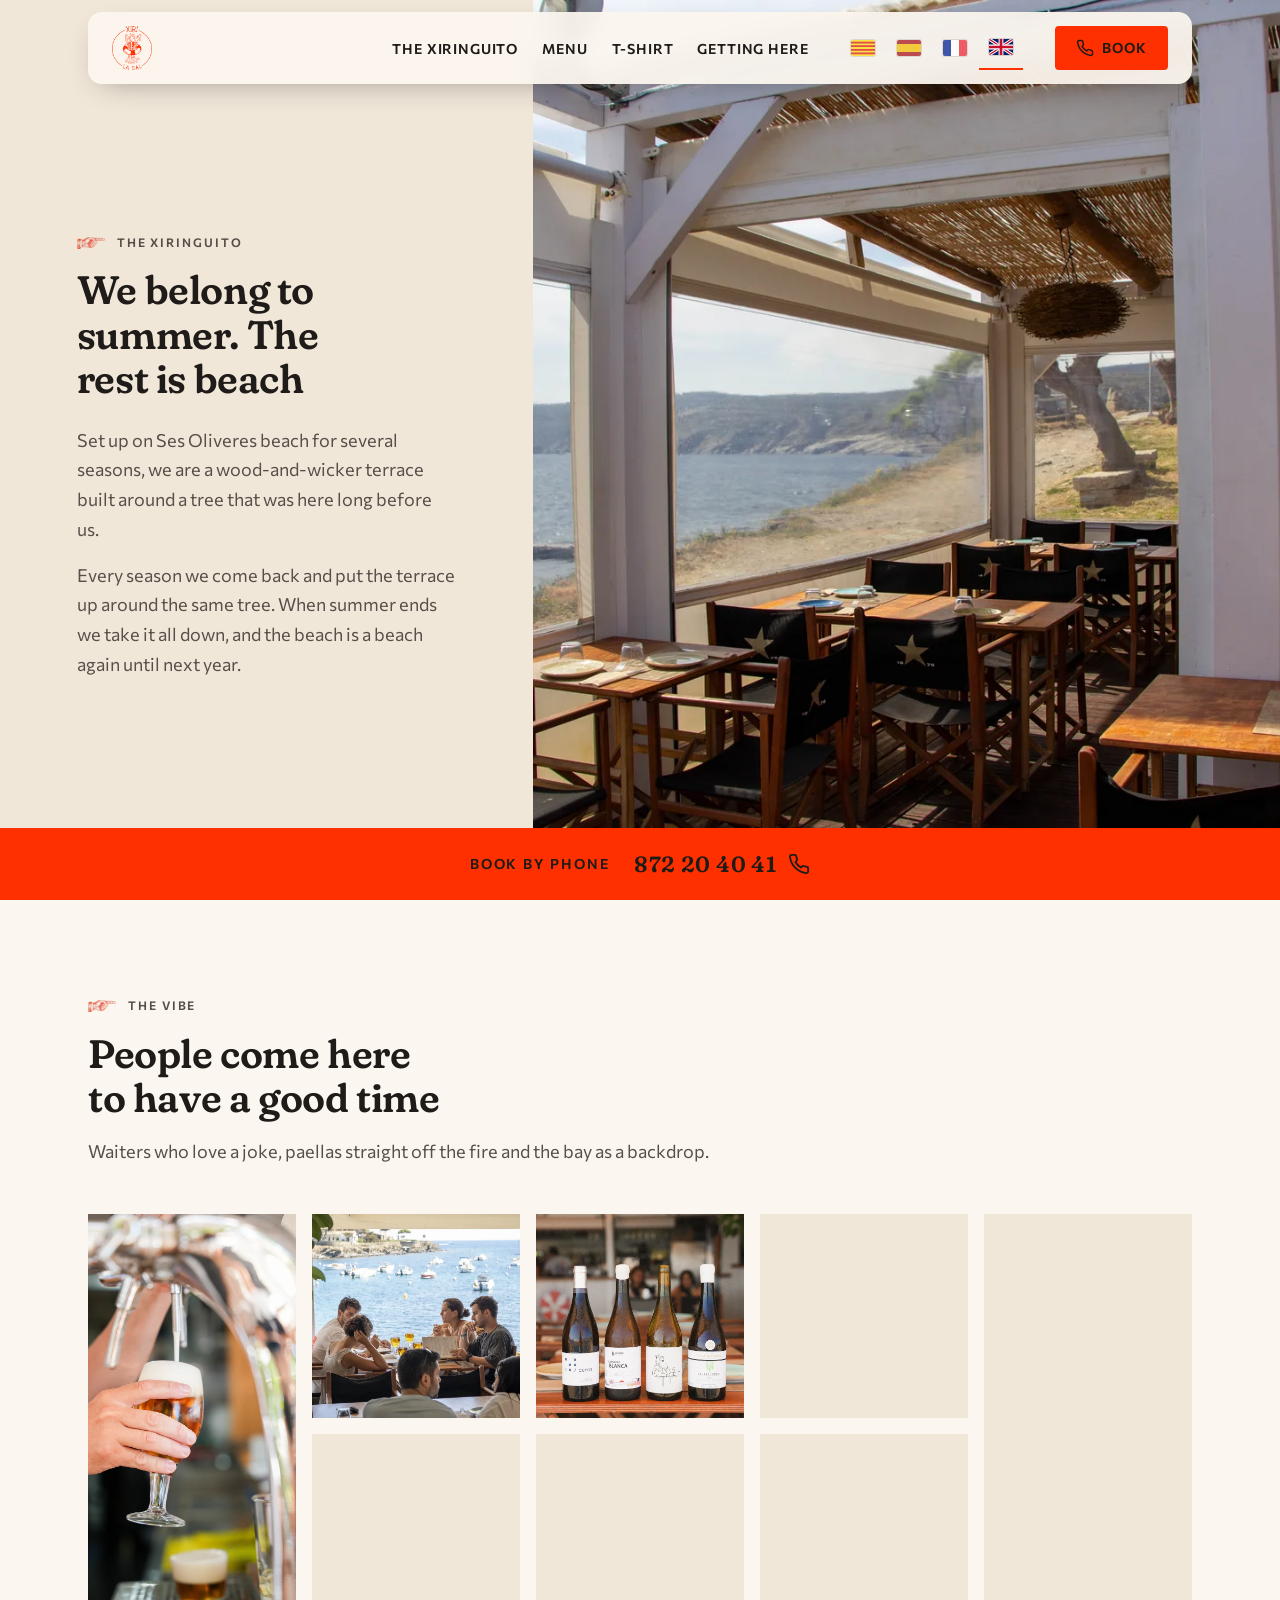
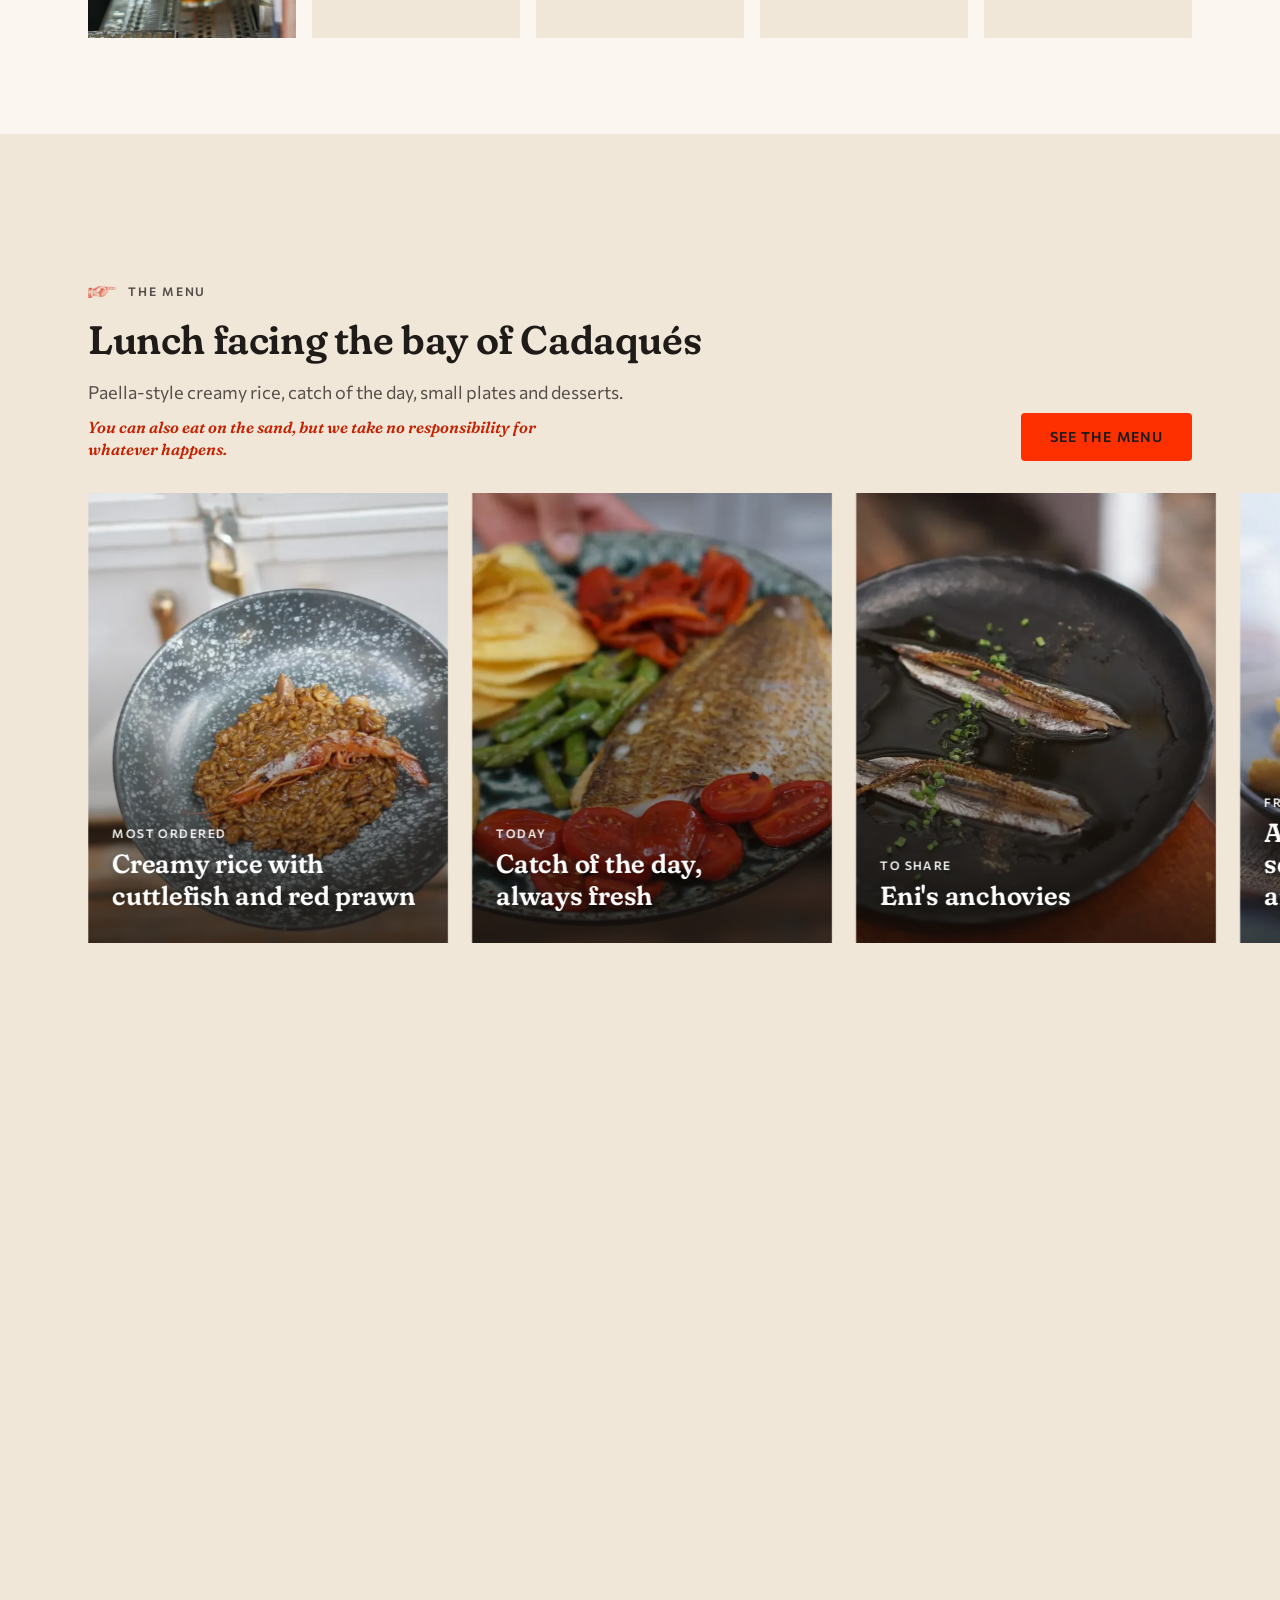
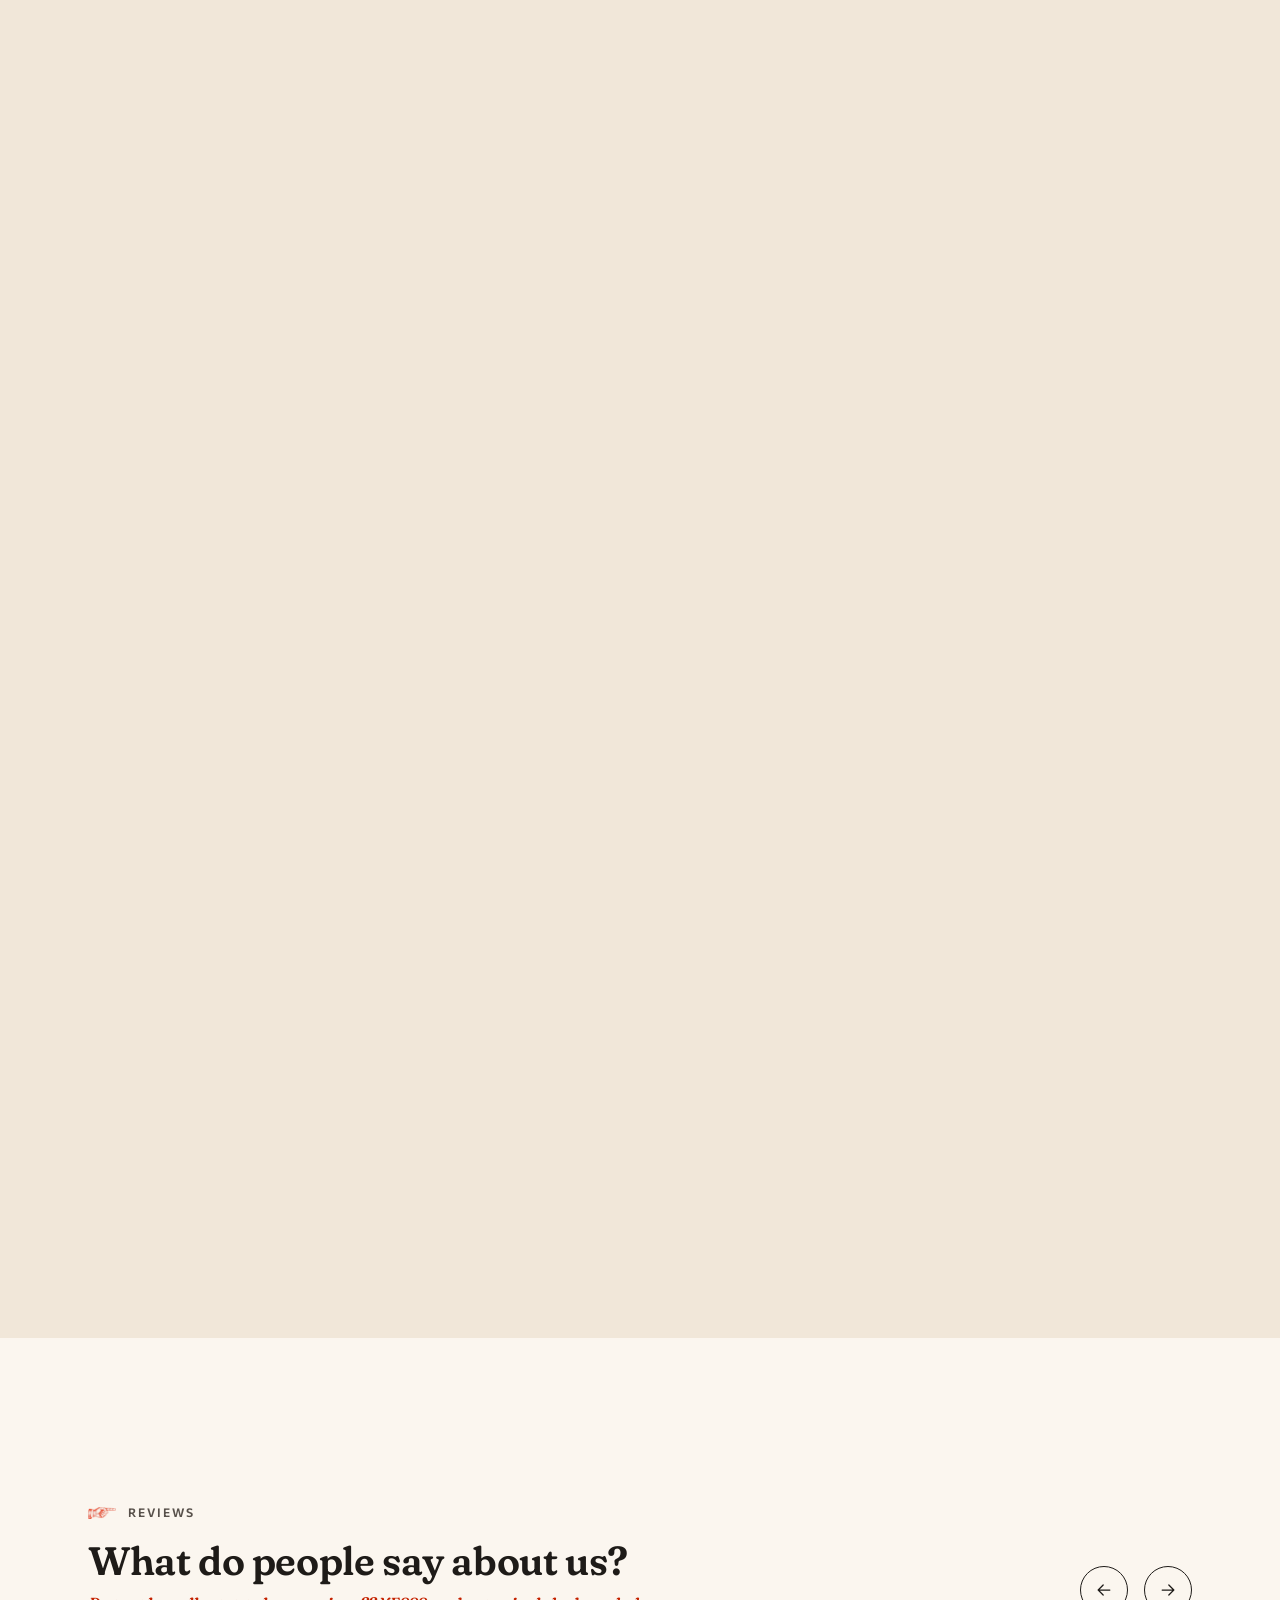
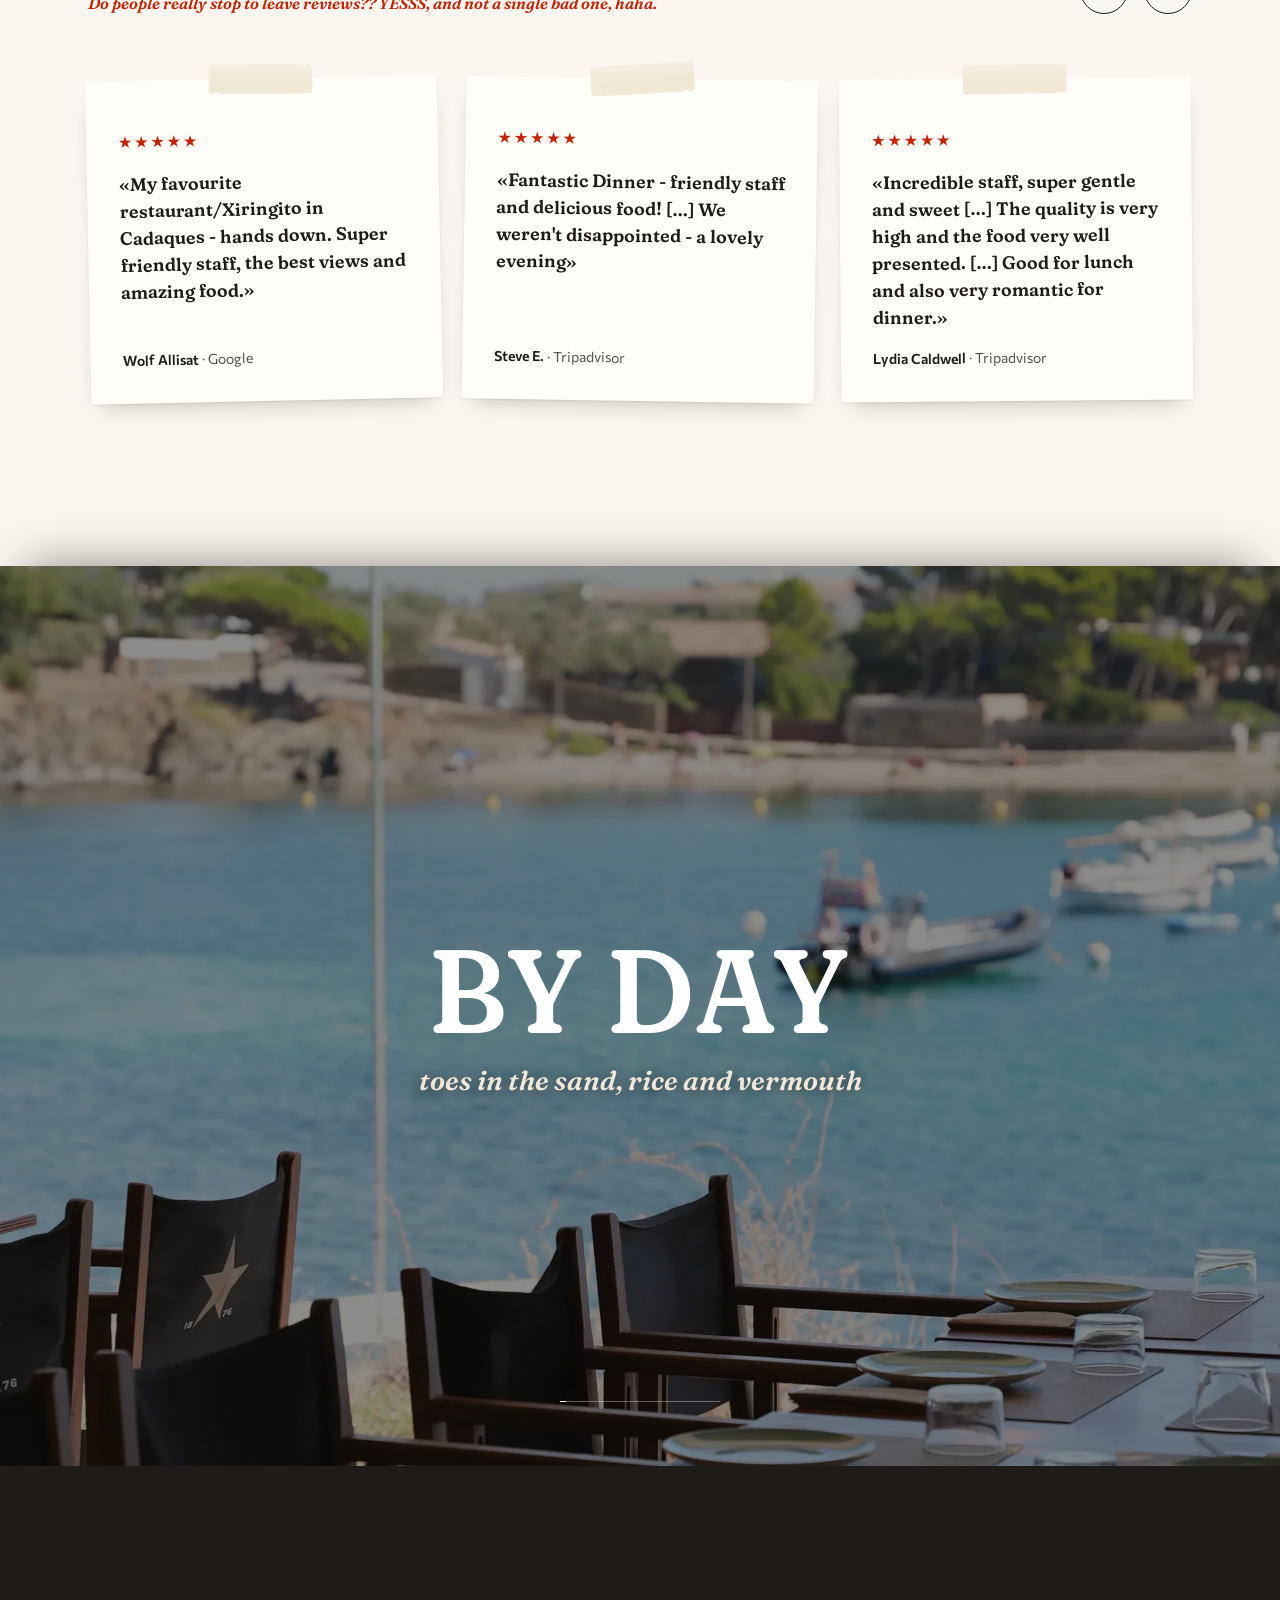
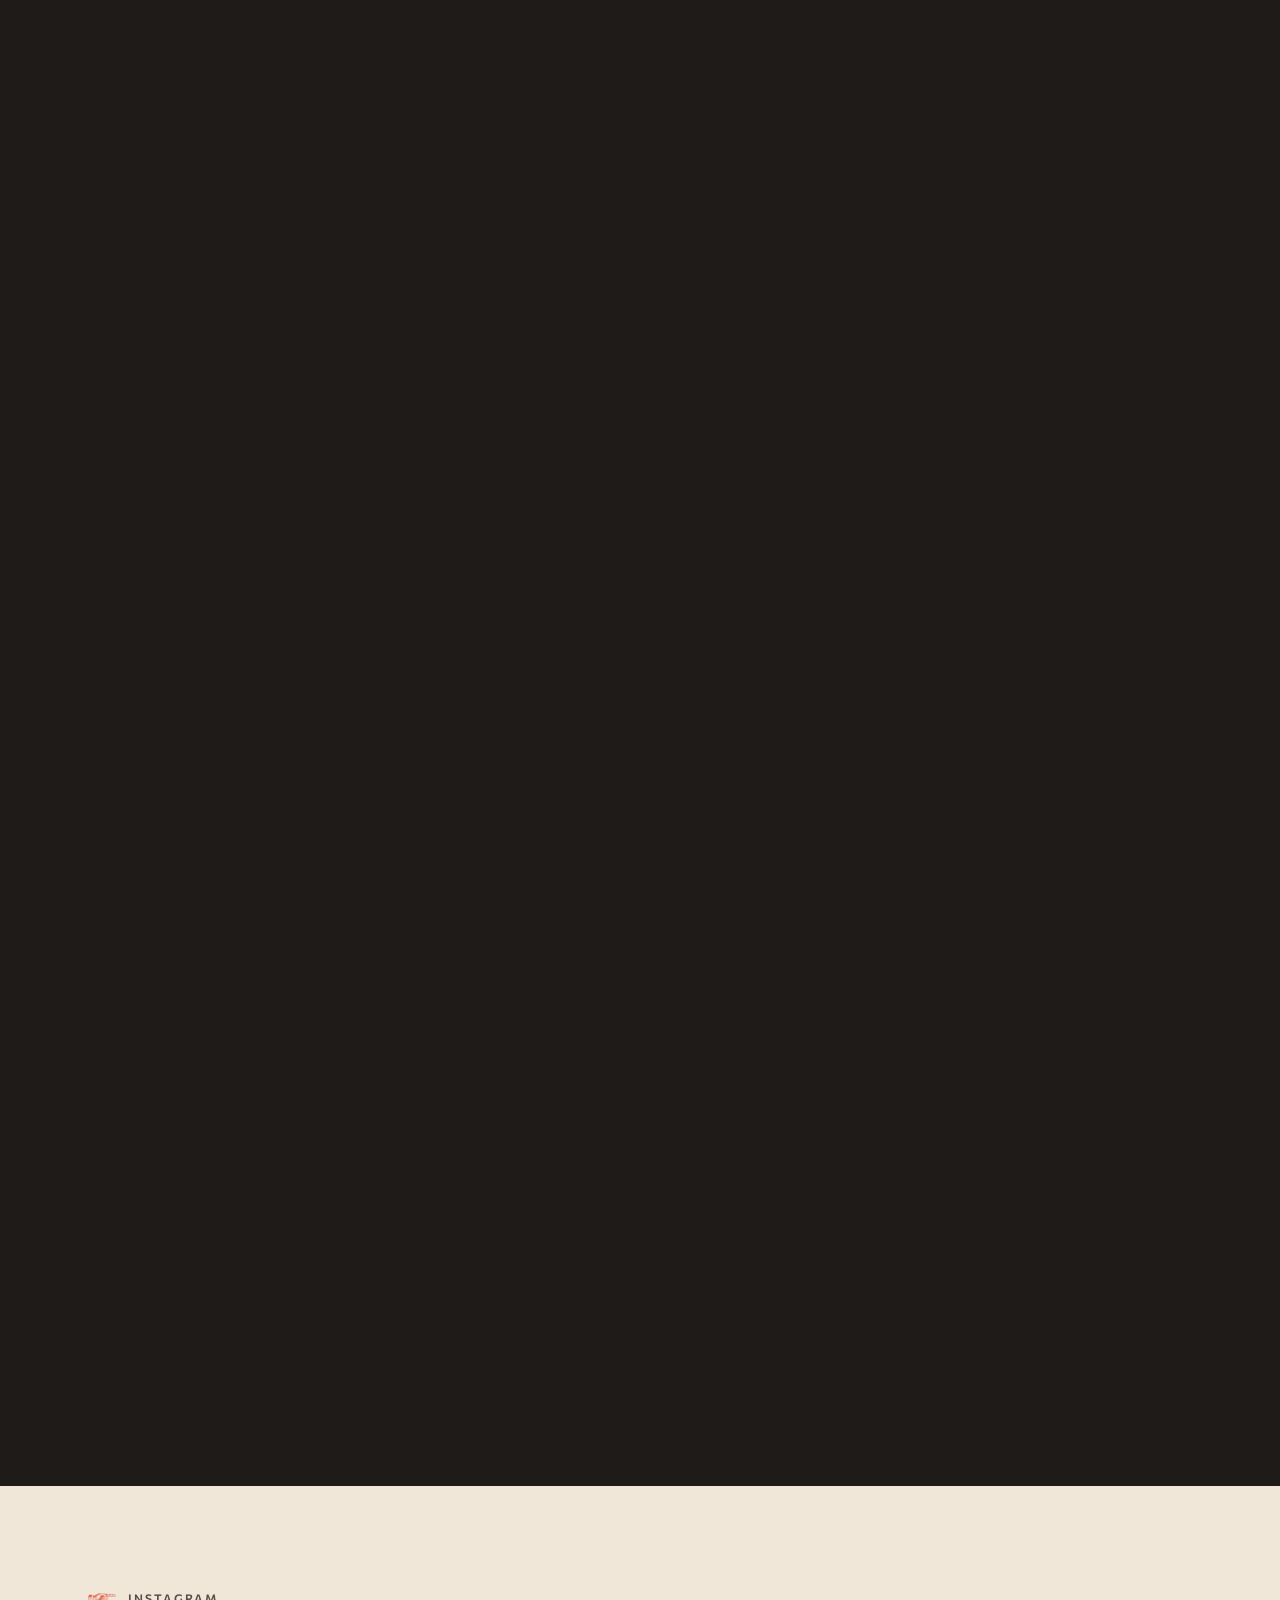
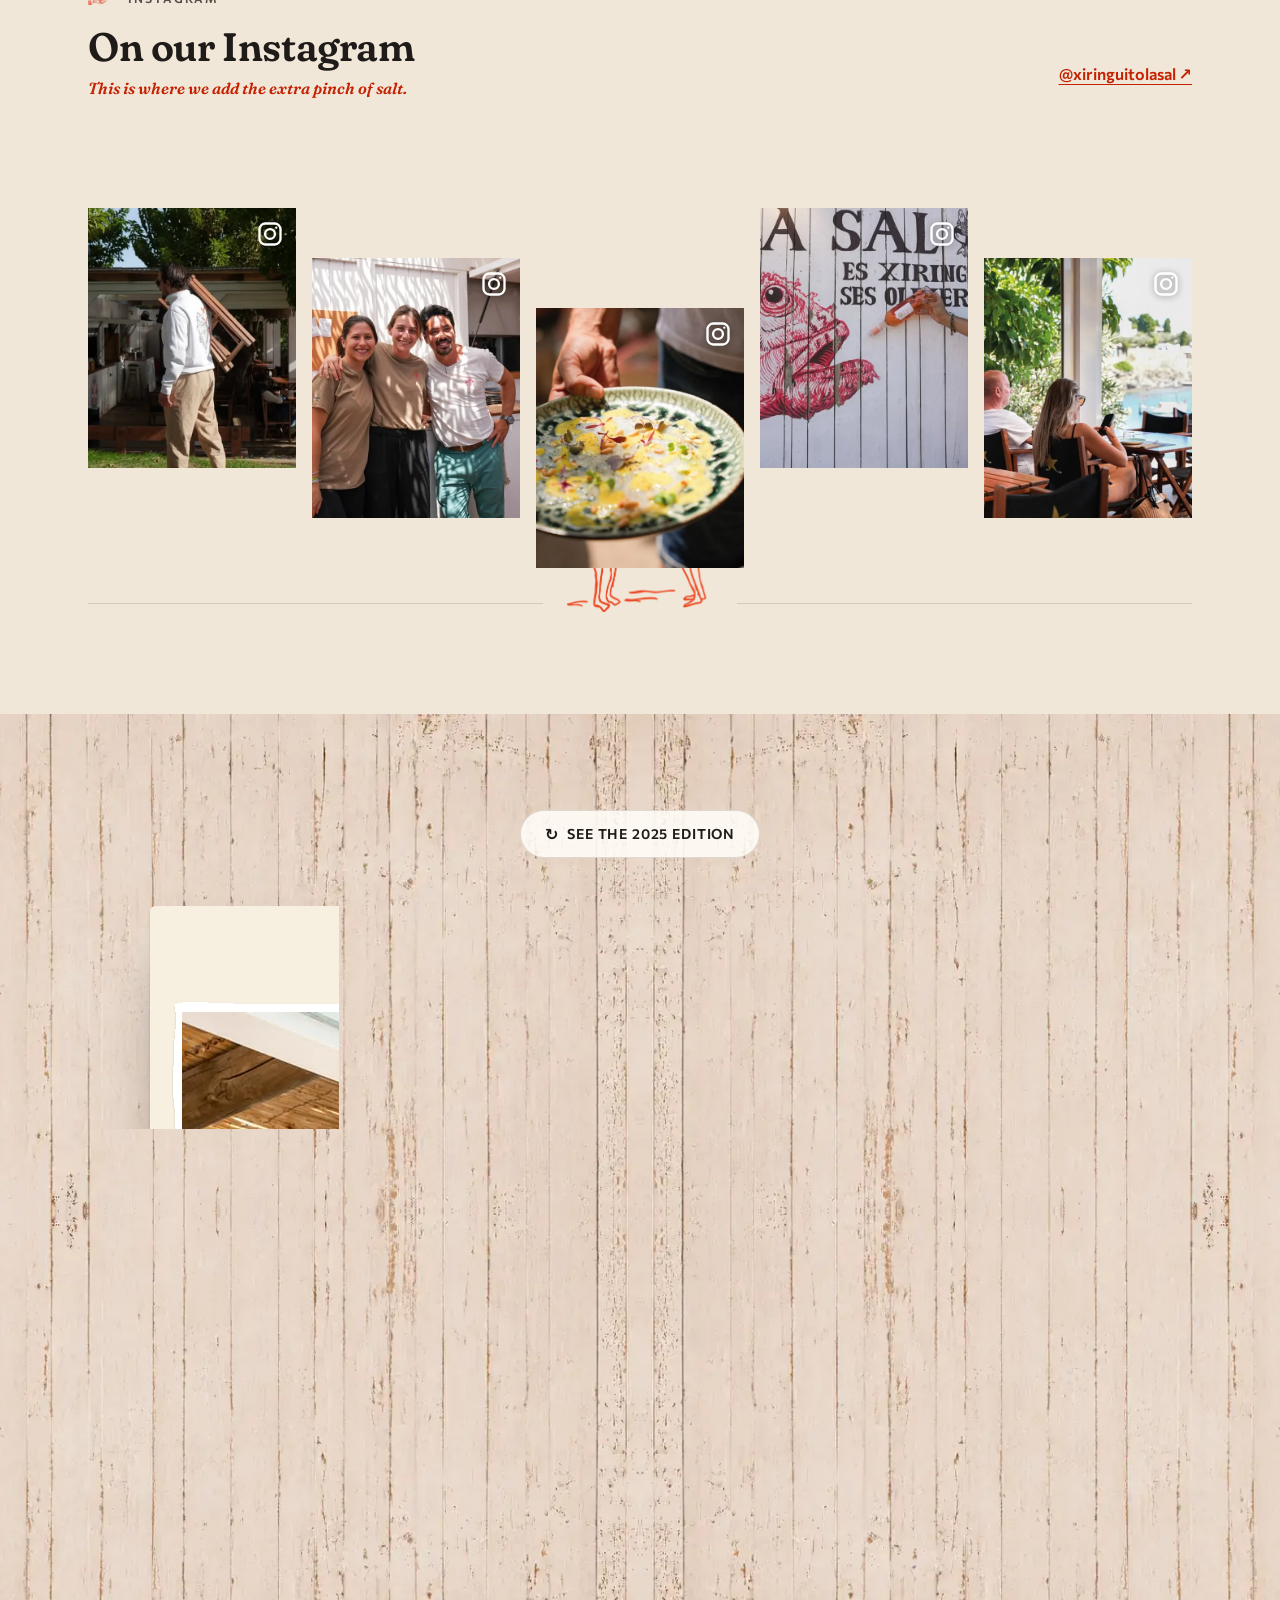
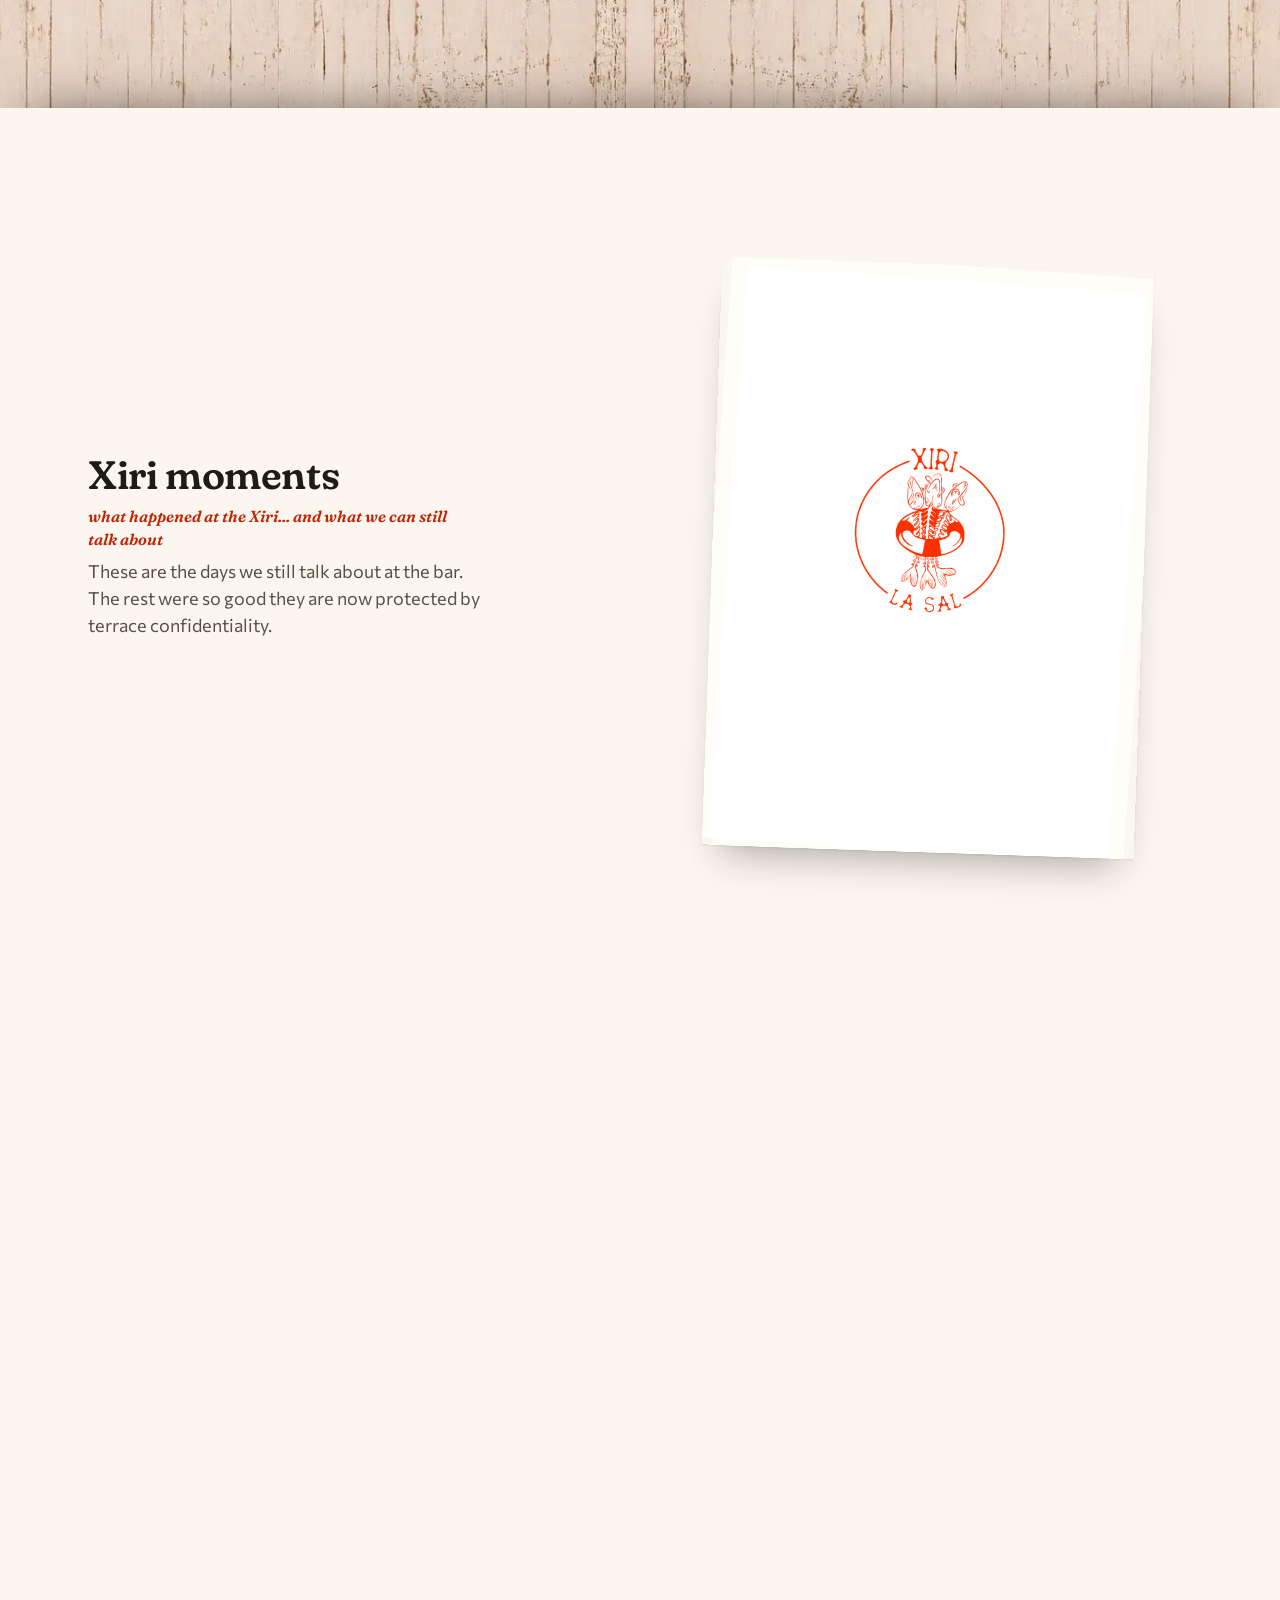
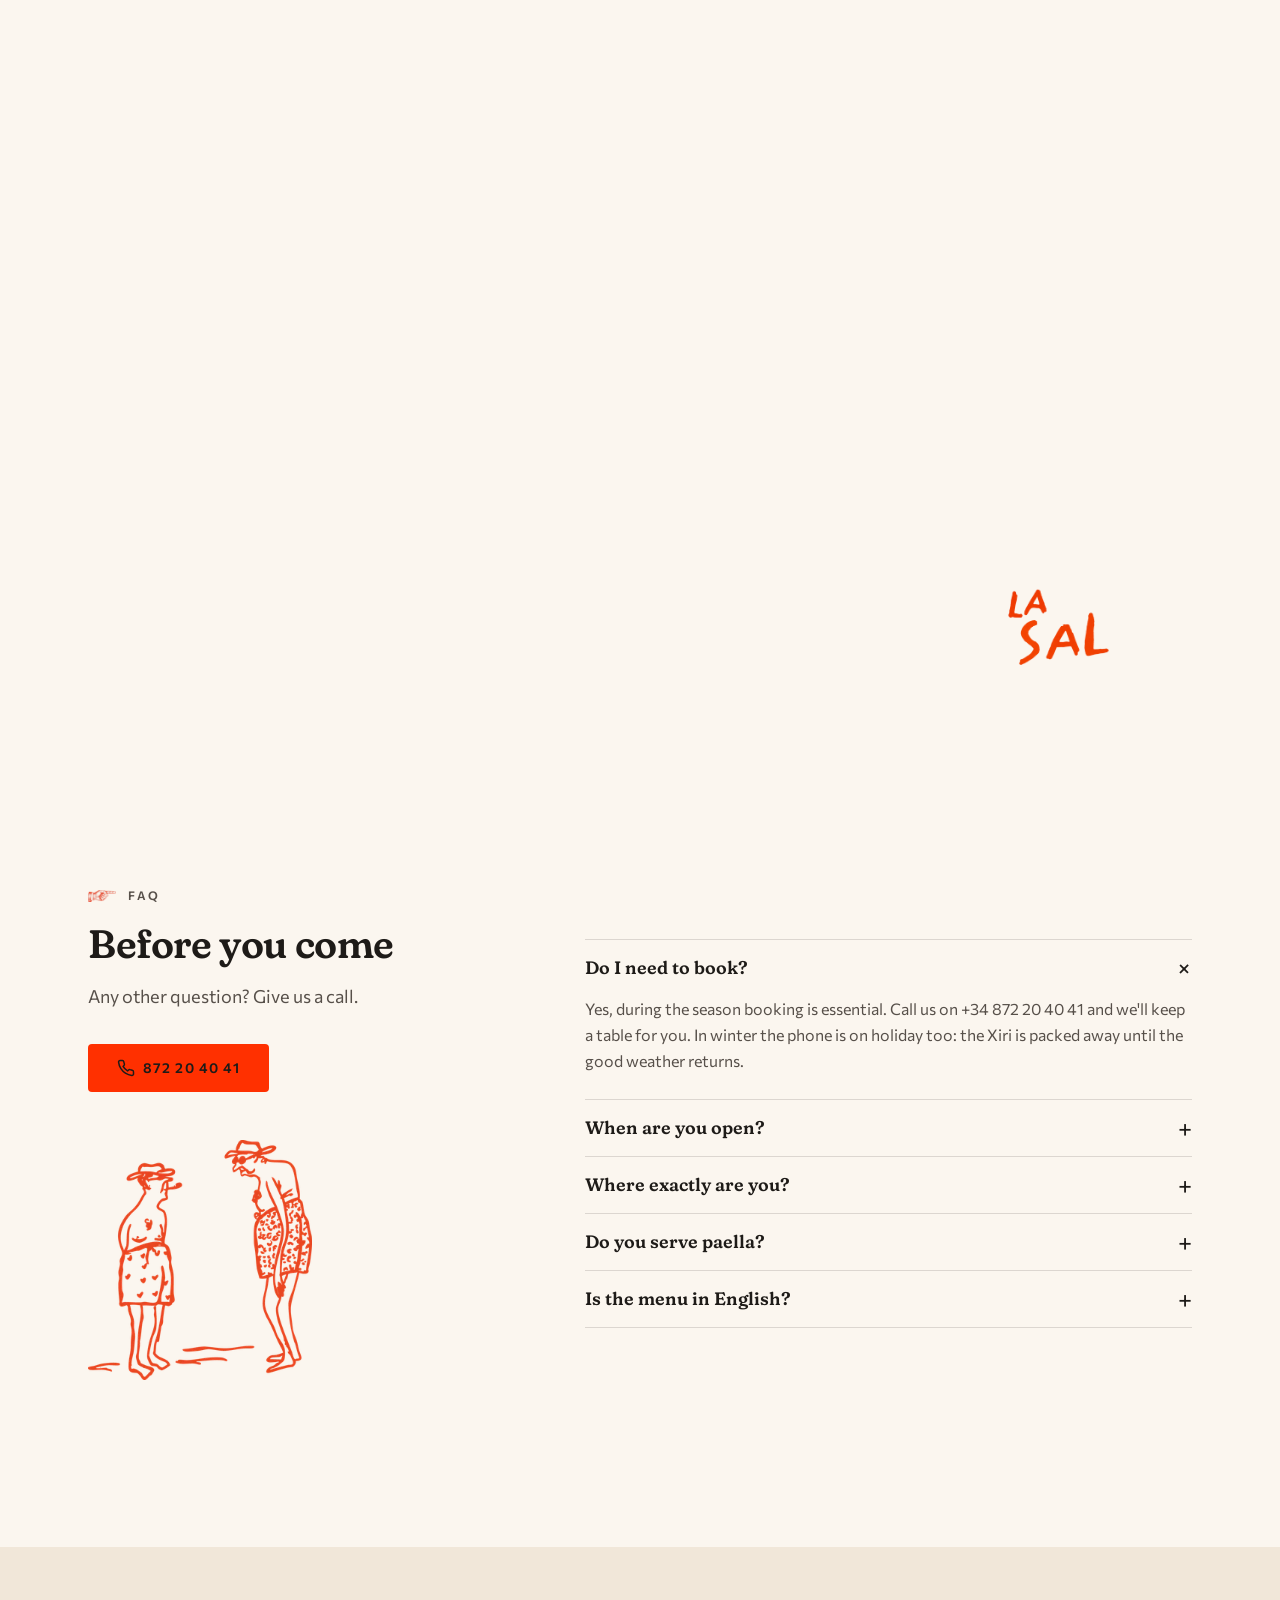
==== en/index.html @ da71d9ce "Web integrada amb portada 3D (Blender/Three.js) Web completa de Xiri la Sal amb la intro 3D de la ll" ====
<!doctype html><html lang="en"><head><base href="/en/"><script src="/assets/intro/lite-check.js"></script><link rel="stylesheet" href="/assets/intro/portal.css"><script type="importmap">{"imports":{"three":"/assets/intro/vendor/three.module.js"}}</script>
<meta charset="UTF-8">
<script>document.documentElement.classList.add('js');</script>
<meta name="viewport" content="width=device-width, initial-scale=1, viewport-fit=cover">
<title>Xiringuito la Sal · Beach bar &amp; restaurant in Cadaqués</title>
<meta name="description" content="Beach bar on Ses Oliveres beach, Cadaqués: paella, fresh fish and a terrace on the bay. Open March to October. Bookings: +34 872 20 40 41">
<meta name="robots" content="noindex">
<meta name="theme-color" content="#FBF6EF">
<link rel="canonical" href="https://www.xiringuitolasal.com/en/">
<link rel="alternate" hreflang="ca" href="https://www.xiringuitolasal.com/">
<link rel="alternate" hreflang="es" href="https://www.xiringuitolasal.com/es/">
<link rel="alternate" hreflang="fr" href="https://www.xiringuitolasal.com/fr/">
<link rel="alternate" hreflang="en" href="https://www.xiringuitolasal.com/en/">
<link rel="alternate" hreflang="x-default" href="https://www.xiringuitolasal.com/en/">
<meta property="og:url" content="https://www.xiringuitolasal.com/en/">
<meta property="og:locale" content="en_GB">
<meta property="og:type" content="restaurant">
<meta property="og:title" content="Xiringuito la Sal · Beach bar &amp; restaurant in Cadaqués">
<meta property="og:description" content="Beach bar on Ses Oliveres beach, Cadaqués: paella, fresh fish and a terrace on the bay. Open March to October. Bookings: +34 872 20 40 41">
<meta property="og:image" content="https://www.xiringuitolasal.com/assets/logo/og-terrassa-1200x630.jpg">
<link rel="icon" href="../assets/logo/favicon-32.png" sizes="32x32">
<link rel="icon" href="../assets/logo/favicon-512.png" sizes="512x512">
<link rel="apple-touch-icon" href="../assets/logo/apple-touch-icon-180.png">
<link rel="preload" as="font" type="font/woff2" href="../assets/fonts/fraunces-600-latin.woff2" crossorigin>
<link rel="preload" as="font" type="font/woff2" href="../assets/fonts/commissioner-400-latin.woff2" crossorigin>
<link rel="stylesheet" href="../assets/fonts/fonts.css">
<link rel="stylesheet" href="/assets/css/main.css">
<script type="application/ld+json">
{
 "@context": "https://schema.org",
 "@graph": [
  {
   "@type": "Restaurant",
   "@id": "https://www.xiringuitolasal.com/#restaurant",
   "name": "Xiringuito la Sal",
   "alternateName": [
    "La Sal Es Xiringuito Ses Oliveres",
    "Xiri la Sal"
   ],
   "description": "Beach bar on Ses Oliveres beach, Cadaqués: paella, fresh fish and a terrace on the bay. Open March to October. Bookings: +34 872 20 40 41",
   "url": "https://www.xiringuitolasal.com/en/",
   "telephone": "+34872204041",
   "image": [
    "https://www.xiringuitolasal.com/assets/img/hero-2400.webp",
    "https://www.xiringuitolasal.com/assets/logo/og-terrassa-1200x630.jpg"
   ],
   "logo": "https://www.xiringuitolasal.com/assets/logo/favicon-512.png",
   "address": {
    "@type": "PostalAddress",
    "streetAddress": "Avinguda Víctor Rahola, 25",
    "addressLocality": "Cadaqués",
    "postalCode": "17488",
    "addressRegion": "Girona",
    "addressCountry": "ES"
   },
   "geo": {
    "@type": "GeoCoordinates",
    "latitude": 42.2857466,
    "longitude": 3.2851119
   },
   "hasMap": "https://maps.app.goo.gl/VqkFJobXDxhRsfKD7",
   "servesCuisine": [
    "Mediterranean",
    "Seafood",
    "Paella and rice",
    "Tapas"
   ],
   "priceRange": "€€",
   "acceptsReservations": true,
   "hasMenu": "https://www.xiringuitolasal.com/en/menu/#menu",
   "sameAs": [
    "https://www.instagram.com/xiringuitolasal/",
    "https://www.tripadvisor.es/Restaurant_Review-g580326-d12834000-Reviews-Xiringuito_La_Sal-Cadaques_Costa_Brava_Province_of_Girona_Catalonia.html"
   ]
  },
  {
   "@type": "WebSite",
   "@id": "https://www.xiringuitolasal.com/#web",
   "name": "Xiringuito la Sal",
   "url": "https://www.xiringuitolasal.com/",
   "inLanguage": [
    "ca",
    "es",
    "fr",
    "en"
   ]
  },
  {
   "@type": "FAQPage",
   "@id": "https://www.xiringuitolasal.com/en/#preguntes",
   "inLanguage": "en",
   "mainEntity": [
    {
     "@type": "Question",
     "name": "Do I need to book?",
     "acceptedAnswer": {
      "@type": "Answer",
      "text": "Yes, during the season booking is essential. Call us on +34 872 20 40 41 and we'll keep a table for you. In winter the phone is on holiday too: the Xiri is packed away until the good weather returns."
     }
    },
    {
     "@type": "Question",
     "name": "When are you open?",
     "acceptedAnswer": {
      "@type": "Answer",
      "text": "Opening hours change with the season. We open from spring to autumn; to check today's hours, give us a call or look at our Instagram. In winter the beach bar is taken down."
     }
    },
    {
     "@type": "Question",
     "name": "Where exactly are you?",
     "acceptedAnswer": {
      "@type": "Answer",
      "text": "On Ses Oliveres beach, at Avinguda Víctor Rahola 25, in Cadaqués."
     }
    },
    {
     "@type": "Question",
     "name": "Do you serve paella?",
     "acceptedAnswer": {
      "@type": "Answer",
      "text": "Yes, rice dishes cooked in the paella pan. The most ordered is creamy rice with cuttlefish and red prawn. Minimum 2 people, about 20 minutes."
     }
    },
    {
     "@type": "Question",
     "name": "Is the menu in English?",
     "acceptedAnswer": {
      "@type": "Answer",
      "text": "Yes. The menu is in Catalan, Spanish, French and English, here on the website and as a PDF."
     }
    }
   ]
  }
 ]
}
</script>
<noscript><style>.tin-spacer,.tin-intro,.tin-portal-window{display:none!important}.tin-website{position:relative!important;transform:none!important;opacity:1!important;height:auto!important;overflow:visible!important;pointer-events:auto!important;border-radius:0!important}#xiri-loader{display:none!important}</style></noscript></head><body>
<div id="xiri-loader" aria-hidden="true"><img src="/assets/logo/logo-xiri-la-sal-taronja-160.webp" alt="" width="160" height="160"></div>
<a class="tin-skip" href="/en/#tin-content">Skip introduction</a>
<div class="tin-spacer" aria-hidden="true"></div>
<section class="tin-intro" aria-label="XIRI LA SAL">
  <div class="tin-heading" role="img" aria-label="XIRI LA SAL"><span class="visually-hidden">XIRI LA SAL</span><canvas class="tin-lettering" aria-hidden="true"></canvas></div>
  <div class="tin-object" role="img" aria-label="XIRI LA SAL 3D"><img class="tin-fallback" src="/assets/intro/tancada.webp" alt="Xiri La Sal" width="1100" height="1100"></div>
  <p class="tin-status" role="status">Preparing the tin…</p>
  <div class="tin-hint"><svg viewBox="0 0 24 24" fill="none" stroke="currentColor" stroke-width="1.6" stroke-linecap="round" stroke-linejoin="round" aria-hidden="true"><path d="M12 19V5M5.5 11.5 12 5l6.5 6.5"/></svg><span>Scroll down</span></div>
</section>
<div class="tin-portal-window" aria-hidden="true"><iframe class="tin-portal-frame" data-src="/assets/intro/portal-preview-en.html" title="XIRI LA SAL" tabindex="-1" inert></iframe></div>
<div class="tin-web-slot" id="tin-content"><div class="tin-website">

<a class="skip-link" href="#main" data-i18n="skip">Skip to content</a>

<header class="nav solid" id="nav">
  <div class="nav-in">
    <a class="brand" href="#xiringuito" aria-label="Xiringuito la Sal">
      <img class="logo-blanc" src="../assets/logo/logo-blanc-320.webp" alt="" width="292" height="320">
      <img class="logo-color" src="../assets/logo/logo-taronja-160.webp" alt="" width="146" height="160">
      <span class="brand-nom">Xiringuito la Sal</span>
    </a>
    <div class="lang" role="group" aria-label="Language" data-i18n-aria="lang_label">
      <a href="/" lang="ca" hreflang="ca"><svg viewBox="0 0 30 20" aria-hidden="true"><rect width="30" height="20" fill="#FCDD09"/><path d="M0 3.3h30M0 7.8h30M0 12.2h30M0 16.7h30" stroke="#DA121A" stroke-width="2.2"/></svg><span class="visually-hidden">Català</span></a>
      <a href="/es/" lang="es" hreflang="es"><svg viewBox="0 0 30 20" aria-hidden="true"><rect width="30" height="20" fill="#AA151B"/><rect y="5" width="30" height="10" fill="#F1BF00"/></svg><span class="visually-hidden">Español</span></a>
      <a href="/fr/" lang="fr" hreflang="fr"><svg viewBox="0 0 30 20" aria-hidden="true"><rect width="30" height="20" fill="#ED2939"/><rect width="20" height="20" fill="#fff"/><rect width="10" height="20" fill="#002395"/></svg><span class="visually-hidden">Français</span></a>
      <a href="/en/" lang="en" hreflang="en" aria-current="page"><svg viewBox="0 0 30 20" aria-hidden="true"><rect width="30" height="20" fill="#012169"/><path d="M0 0l30 20M30 0L0 20" stroke="#fff" stroke-width="4"/><path d="M0 0l30 20M30 0L0 20" stroke="#C8102E" stroke-width="1.6"/><path d="M15 0v20M0 10h30" stroke="#fff" stroke-width="6"/><path d="M15 0v20M0 10h30" stroke="#C8102E" stroke-width="3.4"/></svg><span class="visually-hidden">English</span></a>
    </div>
    <a class="nav-tel" href="tel:+34872204041" aria-label="Call to book: 872 20 40 41" data-i18n-aria="nav_tel_aria"><svg viewBox="0 0 24 24" fill="none" stroke="currentColor" stroke-width="2" stroke-linecap="round" stroke-linejoin="round" aria-hidden="true"><path d="M22 16.9v3a2 2 0 0 1-2.2 2 19.8 19.8 0 0 1-8.6-3.1 19.5 19.5 0 0 1-6-6A19.8 19.8 0 0 1 2.1 4.2 2 2 0 0 1 4.1 2h3a2 2 0 0 1 2 1.7c.1 1 .4 1.9.7 2.8a2 2 0 0 1-.5 2.1L8.1 9.9a16 16 0 0 0 6 6l1.3-1.3a2 2 0 0 1 2.1-.4c.9.3 1.8.6 2.8.7a2 2 0 0 1 1.7 2z"/></svg></a>
    <button class="hamb" type="button" aria-expanded="false" aria-controls="menu" aria-label="Menu" data-i18n-aria="menu_aria"><span></span><span></span><span></span></button>
    <div class="menu" id="menu">
    <nav aria-label="Main" data-i18n-aria="nav_label">
      <ul class="nav-links">
        <li><a href="#xiringuito" data-i18n="nav_xiri">The Xiringuito</a></li>
        <li><a href="#carta" data-i18n="nav_carta">Menu</a></li>
        <li><a href="#samarreta" data-i18n="nav_shop">T-shirt</a></li>
        <li><a href="#arribar" data-i18n="nav_arribar">Getting here</a></li>
      </ul>
    </nav>

    <a class="btn btn-accent" href="tel:+34872204041" aria-label="Book: 872 20 40 41" data-i18n-aria="nav_reserva_aria">
      <svg viewBox="0 0 24 24" fill="none" stroke="currentColor" stroke-width="2" stroke-linecap="round" stroke-linejoin="round" aria-hidden="true"><path d="M22 16.9v3a2 2 0 0 1-2.2 2 19.8 19.8 0 0 1-8.6-3.1 19.5 19.5 0 0 1-6-6A19.8 19.8 0 0 1 2.1 4.2 2 2 0 0 1 4.1 2h3a2 2 0 0 1 2 1.7c.1 1 .4 1.9.7 2.8a2 2 0 0 1-.5 2.1L8.1 9.9a16 16 0 0 0 6 6l1.3-1.3a2 2 0 0 1 2.1-.4c.9.3 1.8.6 2.8.7a2 2 0 0 1 1.7 2z"/></svg>
      <span class="btn-txt" data-i18n="nav_reserva">Book</span>
    </a>
    <ul class="menu-xarxes">
      <li><a href="https://www.instagram.com/xiringuitolasal/" target="_blank" rel="noopener"><svg viewBox="0 0 24 24" fill="none" stroke="currentColor" stroke-width="2" aria-hidden="true"><rect x="3" y="3" width="18" height="18" rx="5"/><circle cx="12" cy="12" r="4.2"/><circle cx="17.4" cy="6.6" r="1" fill="currentColor" stroke="none"/></svg><span>Instagram</span><span class="visually-hidden" data-i18n="nova"> (opens in a new tab)</span></a></li>
      <li><a href="https://www.tripadvisor.es/Restaurant_Review-g580326-d12834000-Reviews-Xiringuito_La_Sal-Cadaques_Costa_Brava_Province_of_Girona_Catalonia.html" target="_blank" rel="noopener"><svg viewBox="0 0 24 24" fill="none" stroke="currentColor" stroke-width="1.8" aria-hidden="true"><circle cx="7" cy="13" r="3.6"/><circle cx="17" cy="13" r="3.6"/><circle cx="7" cy="13" r="1" fill="currentColor"/><circle cx="17" cy="13" r="1" fill="currentColor"/><path d="M3.5 9.5C6 7.2 9 6 12 6s6 1.2 8.5 3.5M12 9.5l-1.6 2.2M12 9.5l1.6 2.2"/></svg><span>Tripadvisor</span><span class="visually-hidden" data-i18n="nova"> (opens in a new tab)</span></a></li>
    </ul>
    </div>
  </div>
</header>

<main id="main">


<section class="split fosc primer" id="xiringuito" aria-labelledby="xiri-t">
  <div class="split-txt rv">
    <span class="eyebrow" data-i18n="ey_xiri">The Xiringuito</span>
    <h1 id="xiri-t" data-i18n="xiri_h2">We belong to summer. The rest is beach</h1>
    <p data-i18n="xiri_p1">Set up on Ses Oliveres beach for several seasons, we are a wood-and-wicker terrace built around a tree that was here long before us.</p>
    <p data-i18n="xiri_p2">Every season we come back and put the terrace up around the same tree. When summer ends we take it all down, and the beach is a beach again until next year.</p>
  </div>
  <div class="split-img"><img src="../assets/img/ambient-terrassa.webp" sizes="(max-width:860px) 100vw, 58vw" alt="The Xiringuito la Sal interior with views of the bay" data-i18n-alt="xiri_alt" width="1400" height="933" fetchpriority="high"></div>
</section>


<a class="franja" href="tel:+34872204041" id="reserva">
  <span data-i18n="band_txt">Book by phone</span>
  <span class="franja-num"><strong>872 20 40 41</strong><svg viewBox="0 0 24 24" fill="none" stroke="currentColor" stroke-width="2" stroke-linecap="round" stroke-linejoin="round" aria-hidden="true"><path d="M22 16.9v3a2 2 0 0 1-2.2 2 19.8 19.8 0 0 1-8.6-3.1 19.5 19.5 0 0 1-6-6A19.8 19.8 0 0 1 2.1 4.2 2 2 0 0 1 4.1 2h3a2 2 0 0 1 2 1.7c.1 1 .4 1.9.7 2.8a2 2 0 0 1-.5 2.1L8.1 9.9a16 16 0 0 0 6 6l1.3-1.3a2 2 0 0 1 2.1-.4c.9.3 1.8.6 2.8.7a2 2 0 0 1 1.7 2z"/></svg></span>
</a>


<section class="sec" id="ambient" aria-labelledby="amb-t">
  <div class="wrap">
    <div class="cap rv">
      <div>
        <span class="eyebrow" data-i18n="ey_amb">The vibe</span>
        <h2 id="amb-t" data-i18n="amb_h2">People come here to have a good time</h2>
        <p data-i18n="amb_p">Waiters who love a joke, paellas straight off the fire and the bay as a backdrop.</p>
      </div>
    </div>
    <ul class="ambient-grid rv">
      <li class="alt"><img src="../assets/img/ambient-cervesa.webp" alt="A freshly poured beer at the beach bar's tap" data-i18n-alt="amb1_alt" width="1000" height="1497" loading="lazy" decoding="async"></li>
      <li><img src="../assets/img/ambient-dinar.webp" alt="Friends having lunch on the terrace by the bay" data-i18n-alt="amb3_alt" width="1200" height="800" loading="lazy" decoding="async"></li>
      <li><img src="../assets/img/ambient-vins.webp" alt="Four bottles of white wine on the beach bar's table" data-i18n-alt="amb6_alt" width="1200" height="801" loading="lazy" decoding="async"></li>
      <li><img src="../assets/img/ambient-paella.webp" alt="A waiter serving a paella on the terrace" data-i18n-alt="amb5_alt" width="800" height="1000" loading="lazy" decoding="async"></li>
      <li class="alt"><img src="../assets/img/ambient-terrassa-plena.webp" alt="The beach bar's terrace full of guests, seen from outside" data-i18n-alt="amb4_alt" width="1000" height="1500" loading="lazy" decoding="async"></li>
      <li><img src="../assets/img/ambient-barra.webp" alt="A couple sitting at the beach bar's counter" data-i18n-alt="amb7_alt" width="800" height="1197" loading="lazy" decoding="async"></li>
      <li><img src="../assets/img/ambient-clients.webp" alt="Guests having lunch on the terrace by the bay" data-i18n-alt="amb2_alt" width="800" height="1000" loading="lazy" decoding="async"></li>
      <li><img src="../assets/img/ambient-carta.webp" alt="Guests looking at the wooden menu" data-i18n-alt="amb8_alt" width="800" height="1000" loading="lazy" decoding="async"></li>
    </ul>
  </div>
</section>


<section class="sec carta-sec-web" id="carta" aria-labelledby="carta-t">
  <div class="carta-pin">
  <div class="wrap">
    <div class="cap rv">
      <div>
        <span class="eyebrow" data-i18n="ey_carta">The menu</span>
        <h2 id="carta-t" data-i18n="carta_h2">Lunch facing the bay of Cadaqués</h2>
        <p data-i18n="carta_p">Paella-style creamy rice, catch of the day, small plates and desserts.</p>
        <p class="broma" data-i18n="carta_p2">You can also eat on the sand, but we take no responsibility for whatever happens.</p>
      </div>
      
      <div class="cap-accions">
        <a class="btn btn-accent" href="../assets/carta/carta-fr-en.pdf" target="_blank" rel="noopener" data-carta><span data-i18n="carta_btn">See the menu</span></a>
      </div>
    </div>
    <ul class="plats">
      <li class="plat rv"><a href="menu/" data-carta-html><span class="ph"><img src="../assets/img/plat-arros.webp" alt="" width="800" height="800" loading="lazy" decoding="async"></span><h3 data-i18n="d1_name">Creamy rice with cuttlefish and red prawn</h3><small data-i18n="d1_tag">Most ordered</small></a></li>
      <li class="plat rv"><a href="menu/" data-carta-html><span class="ph"><img src="../assets/img/plat-peix-del-dia.webp" alt="" width="800" height="800" loading="lazy" decoding="async"></span><h3 data-i18n="d4_name">Catch of the day, always fresh</h3><small data-i18n="d4_tag">Today</small></a></li>
      <li class="plat rv"><a href="menu/" data-carta-html><span class="ph"><img src="../assets/img/plat-anxoves.webp" alt="" width="800" height="800" loading="lazy" decoding="async"></span><h3 data-i18n="d2_name">Eni's anchovies</h3><small data-i18n="d2_tag">To share</small></a></li>
      <li class="plat rv"><a href="menu/" data-carta-html><span class="ph"><img src="../assets/img/plat-calamars.webp" alt="" width="800" height="800" loading="lazy" decoding="async"></span><h3 data-i18n="d3_name">Andalusian-style squid with black and white aioli</h3><small data-i18n="d3_tag">Fried</small></a></li>
      <li class="plat rv"><a href="menu/" data-carta-html><span class="ph"><img src="../assets/img/plat-turbot.webp" alt="" width="800" height="800" loading="lazy" decoding="async"></span><h3 data-i18n="d5_name">Our fried turbot</h3><small data-i18n="d5_tag">The classic</small></a></li>
      <li class="plat rv"><a href="menu/" data-carta-html><span class="ph"><img src="../assets/img/plat-tiradito.webp" alt="" width="800" height="800" loading="lazy" decoding="async"></span><h3 data-i18n="d6_name">Tiradito of the day</h3><small data-i18n="d6_tag">Raw and fresh</small></a></li>
      <li class="plat rv"><a href="menu/" data-carta-html><span class="ph"><img src="../assets/img/plat-coulant.webp" alt="" width="800" height="800" loading="lazy" decoding="async"></span><h3 data-i18n="d7_name">Chocolate coulant with hazelnut ice cream</h3><small data-i18n="d7_tag">Dessert</small></a></li>
      <li class="plat rv"><a href="menu/" data-carta-html><span class="ph"><img src="../assets/img/plat-croquetes.webp" alt="" width="800" height="800" loading="lazy" decoding="async"></span><h3 data-i18n="d8_name">Croquettes of the day</h3><small data-i18n="d8_tag">To share</small></a></li>
    </ul>
  </div>
  </div>
</section>

<!-- Ressenyes literals de Google i Tripadvisor: no n'inventem cap. -->
<section class="sec opinions" id="opinions" aria-labelledby="rev-t">
  <div class="wrap">
    <div class="cap rv">
      <div>
        <span class="eyebrow" data-i18n="ey_rev">Reviews</span>
        <h2 id="rev-t" data-i18n="rev_h2">What do people say about us?</h2>
        <p class="broma" data-i18n="rev_broma">Do people really stop to leave reviews?? YESSS, and not a single bad one, haha.</p>
      </div>
      <div class="cap-accions">
        <button class="fletxa prev" type="button" aria-label="Previous review" data-i18n-aria="rev_prev" aria-controls="ressenyes"><svg viewBox="0 0 24 24" fill="none" stroke="currentColor" stroke-width="1.5" stroke-linecap="round" stroke-linejoin="round" aria-hidden="true"><path d="M19 12H5M11 6l-6 6 6 6"/></svg></button>
        <button class="fletxa next" type="button" aria-label="Next review" data-i18n-aria="rev_next" aria-controls="ressenyes"><svg viewBox="0 0 24 24" fill="none" stroke="currentColor" stroke-width="1.5" stroke-linecap="round" stroke-linejoin="round" aria-hidden="true"><path d="M5 12h14M13 6l6 6-6 6"/></svg></button>
      </div>
    </div>
    <ul class="ressenyes" id="ressenyes" aria-live="polite">
      <li class="ressenya" data-r="en"><span class="estrelles" aria-hidden="true">★★★★★</span><span class="visually-hidden" data-i18n="rev_5">5 out of 5 stars</span><blockquote lang="en">«My favourite restaurant/Xiringito in Cadaques - hands down. Super friendly staff, the best views and amazing food.»</blockquote><footer><b>Wolf Allisat</b> · Google</footer></li>
      <li class="ressenya" data-r="en"><span class="estrelles" aria-hidden="true">★★★★★</span><span class="visually-hidden" data-i18n="rev_5">5 out of 5 stars</span><blockquote lang="en">«Fantastic Dinner - friendly staff and delicious food! […] We weren't disappointed - a lovely evening»</blockquote><footer><b>Steve E.</b> · Tripadvisor</footer></li>
      <li class="ressenya" data-r="en"><span class="estrelles" aria-hidden="true">★★★★★</span><span class="visually-hidden" data-i18n="rev_5">5 out of 5 stars</span><blockquote lang="en">«Incredible staff, super gentle and sweet […] The quality is very high and the food very well presented. […] Good for lunch and also very romantic for dinner.»</blockquote><footer><b>Lydia Caldwell</b> · Tripadvisor</footer></li>
      <li class="ressenya" data-r="en"><span class="estrelles" aria-hidden="true">★★★★★</span><span class="visually-hidden" data-i18n="rev_5">5 out of 5 stars</span><blockquote lang="en">«The food is so tasty. You will go wow with every bite that you take. I recommend to reserve in time as they're normally fully booked.»</blockquote><footer><b>Mama rasta</b> · Google</footer></li>
      <li class="ressenya" data-r="en"><span class="estrelles" aria-hidden="true">★★★★★</span><span class="visually-hidden" data-i18n="rev_5">5 out of 5 stars</span><blockquote lang="en">«Delicious food with unbeatable views. Great atmosphere and excellent service»</blockquote><footer><b>Marian R.</b> · Google · <span class="trad">translated from Spanish</span></footer></li>
      <li class="ressenya" data-r="en"><span class="estrelles" aria-hidden="true">★★★★★</span><span class="visually-hidden" data-i18n="rev_5">5 out of 5 stars</span><blockquote lang="en">«We ordered a turbot that was spectacular, fried and crispy, and we enjoyed it down to the last bone.»</blockquote><footer><b>Terry A.</b> · Google · <span class="trad">translated from Spanish</span></footer></li>
      <li class="ressenya" data-r="en"><span class="estrelles" aria-hidden="true">★★★★★</span><span class="visually-hidden" data-i18n="rev_5">5 out of 5 stars</span><blockquote lang="en">«[…] we decided to give it a try. Great idea! We had a spectacular cuttlefish and prawn rice!»</blockquote><footer><b>Gerard V.</b> · Google · <span class="trad">translated from Spanish</span></footer></li>
      <li class="ressenya" data-r="en"><span class="estrelles" aria-hidden="true">★★★★★</span><span class="visually-hidden" data-i18n="rev_5">5 out of 5 stars</span><blockquote lang="en">«Privileged views, quality produce and very attentive, friendly staff with a cheeky touch. […] An ideal place for dinner at sunset.»</blockquote><footer><b>Alex B.</b> · Google · <span class="trad">translated from Spanish</span></footer></li>
      <li class="ressenya" data-r="en"><span class="estrelles" aria-hidden="true">★★★★★</span><span class="visually-hidden" data-i18n="rev_5">5 out of 5 stars</span><blockquote lang="en">«The rice tastes out of this world!!! […] We loved the place, the food and the staff, who couldn't have been nicer.»</blockquote><footer><b>Rocio R.</b> · Google · <span class="trad">translated from Spanish</span></footer></li>
      <li class="ressenya" data-r="en"><span class="estrelles" aria-hidden="true">★★★★★</span><span class="visually-hidden" data-i18n="rev_5">5 out of 5 stars</span><blockquote lang="en">«And the food… more than excellent. […] But the tarte Tatin… the best I've ever had. 10/10 service.»</blockquote><footer><b>M. C.</b> · Google · <span class="trad">translated from Spanish</span></footer></li>
      <li class="ressenya" data-r="en"><span class="estrelles" aria-hidden="true">★★★★★</span><span class="visually-hidden" data-i18n="rev_5">5 out of 5 stars</span><blockquote lang="en">«We had a very pleasant time at the XIRI restaurant. The staff are really welcoming. […] On a terrace with a sea view.»</blockquote><footer><b>Caroline A.</b> · Tripadvisor · <span class="trad">translated from French</span></footer></li>
      <li class="ressenya" data-r="en"><span class="estrelles" aria-hidden="true">★★★★★</span><span class="visually-hidden" data-i18n="rev_5">5 out of 5 stars</span><blockquote lang="en">«A true haven of peace, amazing service and quality local food […] Pure happiness!»</blockquote><footer><b>juleblanc74</b> · Tripadvisor · <span class="trad">translated from French</span></footer></li>
      <li class="ressenya" data-r="en"><span class="estrelles" aria-hidden="true">★★★★☆</span><span class="visually-hidden" data-i18n="rev_4">4 out of 5 stars</span><blockquote lang="en">«Ideally located by the sea, well-seasoned, varied dishes with fresh produce. The staff are attentive.»</blockquote><footer><b>Sebastien V.</b> · Tripadvisor · <span class="trad">translated from French</span></footer></li>
    </ul>
  </div>
</section>

<section class="dianit" id="dia-nit" aria-labelledby="dn-t">
  <h2 id="dn-t" class="visually-hidden" data-i18n="dn_h2">By day and by night</h2>
  <div class="dn-sticky">
    <div class="dn-panel dn-dia">
      <img src="../assets/img/hero-2400.webp" alt="The Xiringuito terrace facing the bay, by day" data-i18n-alt="dn_dia_alt" width="2400" height="1600" loading="lazy" decoding="async">
      <div class="dn-txt"><h3 data-i18n="dn_dia">By day</h3><p data-i18n="dn_dia_sub">toes in the sand, rice and vermouth</p></div>
    </div>
    <div class="dn-panel dn-nit">
      <img src="../assets/img/nit-terrassa.webp" alt="The Xiringuito terrace at night, with the tables set and the bay behind" data-i18n-alt="dn_nit_alt" width="1536" height="1024" loading="lazy" decoding="async">
      <div class="dn-txt"><h3 data-i18n="dn_nit">By night</h3><p data-i18n="dn_nit_sub">dinner, music and the bay lit up</p></div>
    </div>
    <span class="dn-linia" aria-hidden="true"><span></span></span>
  </div>
</section>


<section class="sec ig-sec" id="instagram" aria-labelledby="ig-t">
  <div class="wrap">
    <div class="cap rv">
      <div>
        <span class="eyebrow">Instagram</span>
        <h2 id="ig-t" data-i18n="ig_h2">On our Instagram</h2>
        <p class="broma" data-i18n="ig_p">This is where we add the extra pinch of salt.</p>
      </div>
      <div class="cap-accions"><a class="link" href="https://www.instagram.com/xiringuitolasal/" target="_blank" rel="noopener">@xiringuitolasal ↗<span class="visually-hidden" data-i18n="nova"> (opens in a new tab)</span></a></div>
    </div>
    <!-- Fotos de reserva: es veuen mentre data-feed sigui buit. Feed en directe: crear-lo a behold.so amb el compte del client i posar-hi l'adreça JSON a data-feed. A WordPress: Smash Balloon. -->
    <ul class="posts" data-feed="">
      <li class="post rv"><a href="https://www.instagram.com/reel/De1iNUuuGxd/" target="_blank" rel="noopener"><img src="../assets/img/ig-5.webp" alt="Packing away the chairs at the end of the season" data-i18n-alt="ig5_alt" width="512" height="640" loading="lazy" decoding="async"><svg class="ig" viewBox="0 0 24 24" fill="none" stroke="currentColor" stroke-width="2" aria-hidden="true"><rect x="3" y="3" width="18" height="18" rx="5"/><circle cx="12" cy="12" r="4.2"/><circle cx="17.4" cy="6.6" r="1" fill="currentColor" stroke="none"/></svg><span class="visually-hidden" data-i18n="ig_open">Open the post on Instagram</span><span class="visually-hidden" data-i18n="nova"> (opens in a new tab)</span></a></li>
      <li class="post rv"><a href="https://www.instagram.com/p/DergK1qClMR/" target="_blank" rel="noopener"><img src="../assets/img/ig-0.webp" alt="The Xiringuito team smiling in the kitchen" data-i18n-alt="ig0_alt" width="512" height="640" loading="lazy" decoding="async"><svg class="ig" viewBox="0 0 24 24" fill="none" stroke="currentColor" stroke-width="2" aria-hidden="true"><rect x="3" y="3" width="18" height="18" rx="5"/><circle cx="12" cy="12" r="4.2"/><circle cx="17.4" cy="6.6" r="1" fill="currentColor" stroke="none"/></svg><span class="visually-hidden" data-i18n="ig_open">Open the post on Instagram</span><span class="visually-hidden" data-i18n="nova"> (opens in a new tab)</span></a></li>
      <li class="post rv"><a href="https://www.instagram.com/p/DeePfXqCOGt/" target="_blank" rel="noopener"><img src="../assets/img/ig-1.webp" alt="A raw fish dish with flowers on a ceramic plate" data-i18n-alt="ig1_alt" width="512" height="640" loading="lazy" decoding="async"><svg class="ig" viewBox="0 0 24 24" fill="none" stroke="currentColor" stroke-width="2" aria-hidden="true"><rect x="3" y="3" width="18" height="18" rx="5"/><circle cx="12" cy="12" r="4.2"/><circle cx="17.4" cy="6.6" r="1" fill="currentColor" stroke="none"/></svg><span class="visually-hidden" data-i18n="ig_open">Open the post on Instagram</span><span class="visually-hidden" data-i18n="nova"> (opens in a new tab)</span></a></li>
      <li class="post rv"><a href="https://www.instagram.com/reel/DeRnAIGiIIS/" target="_blank" rel="noopener"><img src="../assets/img/ig-2.webp" alt="The painted wooden wall reading «La Sal es Xiringuito Ses Oliveres» with a red fish" data-i18n-alt="ig2_alt" width="512" height="640" loading="lazy" decoding="async"><svg class="ig" viewBox="0 0 24 24" fill="none" stroke="currentColor" stroke-width="2" aria-hidden="true"><rect x="3" y="3" width="18" height="18" rx="5"/><circle cx="12" cy="12" r="4.2"/><circle cx="17.4" cy="6.6" r="1" fill="currentColor" stroke="none"/></svg><span class="visually-hidden" data-i18n="ig_open">Open the post on Instagram</span><span class="visually-hidden" data-i18n="nova"> (opens in a new tab)</span></a></li>
      <li class="post rv"><a href="https://www.instagram.com/p/DeHo9TfFNx7/" target="_blank" rel="noopener"><img src="../assets/img/ig-3.webp" alt="Guests having lunch on the terrace overlooking the bay" data-i18n-alt="ig3_alt" width="512" height="640" loading="lazy" decoding="async"><svg class="ig" viewBox="0 0 24 24" fill="none" stroke="currentColor" stroke-width="2" aria-hidden="true"><rect x="3" y="3" width="18" height="18" rx="5"/><circle cx="12" cy="12" r="4.2"/><circle cx="17.4" cy="6.6" r="1" fill="currentColor" stroke="none"/></svg><span class="visually-hidden" data-i18n="ig_open">Open the post on Instagram</span><span class="visually-hidden" data-i18n="nova"> (opens in a new tab)</span></a></li>
    </ul>
    
    <div class="separador rv" aria-hidden="true"><span></span><img src="../assets/img/banyistes.webp" alt="" width="299" height="320" loading="lazy" decoding="async"><span></span></div>
  </div>
</section>


<section class="sec samarreta fusta" id="samarreta" aria-labelledby="shop-t">
  <svg class="sam-defs" aria-hidden="true" focusable="false"><filter id="paper-edge" x="-6%" y="-6%" width="112%" height="112%"><feTurbulence type="fractalNoise" baseFrequency="0.015 0.02" numOctaves="3" seed="7" result="n"/><feDisplacementMap in="SourceGraphic" in2="n" scale="8"/></filter></svg>
  <div class="wrap postal-wrap">
    <div class="postal-control">
      <button class="postal-flip" type="button" data-postal-toggle aria-pressed="false" aria-controls="postal-card">
        <span class="pf-ic" aria-hidden="true">↻</span>
        <span class="pf-txt" data-flip-front>See the 2025 edition</span>
        <span class="pf-txt" data-flip-back hidden>Back to the 2026 one</span>
      </button>
    </div>
    <div class="postal-escena">
      <div class="postal" id="postal-card" data-postal>
        <article class="postal-cara" data-cara="2026">
          <div class="postal-foto">
            <span class="segell" aria-hidden="true"><b>XIRI</b><i>Cadaqués</i><small>Summer 2026</small></span>
            <div class="foto-mat"><div class="foto-finestra"><video data-sam-video="2026" poster="../assets/img/samarreta-2026.webp" muted loop playsinline preload="none" aria-label="The 2026 T-shirt moving in the wind"><source src="../assets/video/samarreta-2026.mp4" type="video/mp4"></video></div></div>
          </div>
          <div class="postal-nota">
            <span class="eyebrow">T-shirt · Summer 2026</span>
            <h2 id="shop-t"><span>The T-shirt that sells out</span> <em>every summer</em></h2>
            <p class="ma">«<span>A little bit of Xiri to take home.</span>»</p>
            <p class="postal-p">Cotton, and drawn just for us. Reserve yours and we'll keep it behind the bar.</p>
            <p class="preu"><strong>€25</strong><span>Pay and pick it up at the Xiri</span></p>
            <div class="accions">
              <a class="btn btn-fosc" href="https://ig.me/m/xiringuitolasal" data-ig data-msg="Hi! I'd like to reserve the Xiringuito la Sal T-shirt (€25). Size: ___. When can I pick it up?" target="_blank" rel="noopener"><svg viewBox="0 0 24 24" fill="none" stroke="currentColor" stroke-width="2" aria-hidden="true"><rect x="3" y="3" width="18" height="18" rx="5"/><circle cx="12" cy="12" r="4.2"/><circle cx="17.4" cy="6.6" r="1" fill="currentColor" stroke="none"/></svg><span>Reserve it on Instagram</span><span class="visually-hidden"> (opens in a new tab)</span></a>
            </div>
            <p class="talla">We know you're looking sharp, but tell us your size.</p>
            <p class="avis-copiat" aria-live="polite" hidden>Message copied: paste it into the Instagram chat.</p>
          </div>
        </article>
        <article class="postal-revers" data-cara="2025" aria-hidden="true">
          <div class="postal-foto">
            <span class="segell segell--prev" aria-hidden="true"><b>2025</b><i>edition</i><small>previous</small></span>
            <div class="foto-mat"><div class="foto-finestra"><video data-sam-video="2025" poster="../assets/img/samarreta-2025.webp" muted loop playsinline preload="none" aria-label="The 2025 T-shirt, previous edition"><source src="../assets/video/samarreta-2025.mp4" type="video/mp4"></video></div></div>
          </div>
          <div class="postal-nota">
            <span class="eyebrow">Previous edition</span>
            <h3>The 2025 edition</h3>
            <p class="ma">«<span>The one everyone grabbed last summer.</span>»</p>
            <p class="postal-p"><span>This is a previous edition, now sold out. </span><strong>The one you can reserve is the 2026 one.</strong></p>
            <div class="accions">
              <button class="btn btn-line" type="button" data-postal-front>↩ Back to 2026</button>
            </div>
          </div>
        </article>
      </div>
    </div>
  </div>
</section>


<section class="sec moments" id="moments" aria-labelledby="mom-t">
  <div class="mom-sticky">
    <div class="wrap mom-grid">
      <div class="mom-cap rv">
        <div class="mom-texts" aria-live="polite">
          <div class="mom-text mom-intro">
            <h2 id="mom-t" data-i18n="mom_h2">Xiri moments</h2>
            <p class="broma" data-i18n="mom_broma">what happened at the Xiri... and what we can still talk about</p>
            <p data-i18n="mom_p">These are the days we still talk about at the bar. The rest were so good they are now protected by terrace confidentiality.</p>
          </div>
          <article class="mom-text">
            <h3>One day, two kitchens</h3>
            <p>We teamed up with Casa Dionís for a four hands menu: one day, two kitchens and every intention of causing a delicious stir.</p>
            <a class="mom-cta" href="https://www.instagram.com/xiringuitolasal/reel/DdPIydpMs9F/" target="_blank" rel="noopener">Relive the moment <span aria-hidden="true">↗</span></a>
          </article>
          <article class="mom-text">
            <h3>Fresh catch of the day</h3>
            <p>From the sea to the kitchen and from the kitchen to the table, no mystery. Fresh produce calls the shots here, and we make it even better.</p>
            <a class="mom-cta" href="https://www.instagram.com/p/DNh3XkmK--3/" target="_blank" rel="noopener">Relive the moment <span aria-hidden="true">↗</span></a>
          </article>
          <article class="mom-text">
            <h3>Closing Party</h3>
            <p>The last beer with the sunset and Cadaqués in the background. Here the season doesn't end: it's celebrated.</p>
            <a class="mom-cta" href="https://www.instagram.com/p/DfQJ92LkbnD/" target="_blank" rel="noopener">Relive the moment <span aria-hidden="true">↗</span></a>
          </article>
          <article class="mom-text">
            <h3>See you in 2027</h3>
            <p>We close the season, pack up the chairs and thank you for sharing it with us. We will see each other again in 2027.</p>
            <a class="mom-cta" href="https://www.instagram.com/xiringuitolasal/reel/De1iNUuuGxd/" target="_blank" rel="noopener">Relive the moment <span aria-hidden="true">↗</span></a>
          </article>
        </div>
      </div>
      <div class="mom-polaroids" id="mom-polaroid">
        <figure class="mom-card mom-cover">
          <div class="mom-media"><img src="../assets/logo/favicon-512.png" alt="Xiringuito La Sal" width="467" height="512"></div>
          <figcaption aria-hidden="true"></figcaption>
        </figure>
        <figure class="mom-card">
          <div class="mom-media"><video src="../assets/video/DJI_20260910114420_0003_30-33s.mp4" poster="../assets/img/moment-dji-poster.webp" data-lazy-video aria-label="Video of the Xiri and Casa Dionís at the beach bar" loop muted playsinline preload="none" width="720" height="1280"></video></div>
          <figcaption><span class="mom-data">Sep 2026</span><span class="mom-nota">four hands with Casa Dionís</span></figcaption>
        </figure>
        <figure class="mom-card">
          <div class="mom-media"><img src="../assets/img/moment-peix-fresc.webp" alt="A cook holds a fresh fish just caught with the bay of Cadaqués in the background" width="960" height="1200" loading="lazy" decoding="async"></div>
          <figcaption><span class="mom-data">Aug 2025</span><span class="mom-nota">from sea to table</span></figcaption>
        </figure>
        <figure class="mom-card">
          <div class="mom-media"><img src="../assets/img/moment-closing-party.webp" alt="End of season closing party at Xiringuito la Sal" width="960" height="1200" loading="lazy" decoding="async"></div>
          <figcaption><span class="mom-data">Nov 2026</span><span class="mom-nota">closing party</span></figcaption>
        </figure>
        <figure class="mom-card">
          <div class="mom-media"><img src="../assets/img/ig-5.webp" alt="Joan carries a chair away at the end of the season" width="512" height="640" loading="lazy" decoding="async"></div>
          <figcaption><span class="mom-data">Oct 2026</span><span class="mom-nota">thank you for everything</span></figcaption>
        </figure>
      </div>
    </div>
  </div>
</section>

<div class="sep-llagosta" aria-hidden="true">
  <img class="sep-nom-xiri" src="../assets/img/text-xiringuito-taronja-transparent.png" alt="" width="2172" height="724" loading="lazy" decoding="async">
  <img class="sep-ilustracio" src="../assets/img/separador-llamantols-sense-cartell-v2.png" alt="" width="2172" height="724" loading="lazy" decoding="async">
  <img class="sep-nom-sal" src="../assets/img/text-la-sal-taronja-transparent.png" alt="" width="1448" height="1086" loading="lazy" decoding="async">
</div>

<section class="sec faq" id="preguntes" aria-labelledby="faq-t">
  <div class="wrap faq-grid">
    <div class="cap-faq rv">
      <span class="eyebrow" data-i18n="ey_faq">FAQ</span>
      <h2 id="faq-t" data-i18n="faq_h2">Before you come</h2>
      <p data-i18n="faq_p">Any other question? Give us a call.</p>
      <a class="btn btn-accent faq-tel" href="tel:+34872204041"><svg viewBox="0 0 24 24" fill="none" stroke="currentColor" stroke-width="2" stroke-linecap="round" stroke-linejoin="round" aria-hidden="true"><path d="M22 16.9v3a2 2 0 0 1-2.2 2 19.8 19.8 0 0 1-8.6-3.1 19.5 19.5 0 0 1-6-6A19.8 19.8 0 0 1 2.1 4.2 2 2 0 0 1 4.1 2h3a2 2 0 0 1 2 1.7c.1 1 .4 1.9.7 2.8a2 2 0 0 1-.5 2.1L8.1 9.9a16 16 0 0 0 6 6l1.3-1.3a2 2 0 0 1 2.1-.4c.9.3 1.8.6 2.8.7a2 2 0 0 1 1.7 2z"/></svg><span>872 20 40 41</span></a>
      
      <img class="faq-il" src="../assets/img/banyistes.webp" alt="" aria-hidden="true" width="299" height="320" loading="lazy" decoding="async">
    </div>
    <div class="faq-llista rv">
      <details open><summary data-i18n="q1">Do I need to book?</summary><p data-i18n="a1">Yes, during the season booking is essential. Call us on +34 872 20 40 41 and we'll keep a table for you. In winter the phone is on holiday too: the Xiri is packed away until the good weather returns.</p></details>
      <details><summary data-i18n="q2">When are you open?</summary><p data-i18n="a2">Opening hours change with the season. We open from spring to autumn; to check today's hours, give us a call or look at our Instagram. In winter the beach bar is taken down.</p></details>
      <details><summary data-i18n="q3">Where exactly are you?</summary><p data-i18n="a3">On Ses Oliveres beach, at Avinguda Víctor Rahola 25, in Cadaqués.</p></details>
      <details><summary data-i18n="q4">Do you serve paella?</summary><p data-i18n="a4">Yes, rice dishes cooked in the paella pan. The most ordered is creamy rice with cuttlefish and red prawn. Minimum 2 people, about 20 minutes.</p></details>
      <details><summary data-i18n="q5">Is the menu in English?</summary><p data-i18n="a5">Yes. The menu is in Catalan, Spanish, French and English, here on the website and as a PDF.</p></details>
    </div>
  </div>
</section>


<section class="sec arribar" id="arribar" aria-labelledby="arr-t">
  <div class="wrap">
    <div class="arr-txt rv">
      <span class="eyebrow" data-i18n="ey_arr">Getting here</span>
      <h2 id="arr-t" data-i18n="arr_h2">Even when the tramontana blows, we're waiting for you</h2>
      <div class="dades">
        <div class="dada"><b data-i18n="arr_on">Where we are</b><span>Platja de Ses Oliveres · Avinguda Víctor Rahola, 25 · 17488 Cadaqués</span></div>
        <!-- Horari confirmat per Joan (19-10-2026). -->
        <div class="dada"><b data-i18n="arr_horari">Opening hours</b><span data-i18n="arr_horari_t">Depends on the season, spring to autumn. Call us for today's hours.</span></div>
        <div class="dada"><b data-i18n="arr_tel">Bookings</b><a class="tel" href="tel:+34872204041">+34 872 20 40 41</a></div>
      </div>
    </div>
    <a class="rosa" href="https://maps.app.goo.gl/VqkFJobXDxhRsfKD7" target="_blank" rel="noopener" aria-label="Open Xiringuito la Sal in Google Maps" data-i18n-aria="arr_aria">
      <svg viewBox="0 0 400 400" aria-hidden="true" focusable="false">
        <circle cx="200" cy="200" r="168" fill="none" stroke="rgba(30,27,24,.22)"/>
        <circle cx="200" cy="200" r="150" fill="none" stroke="#FF3000" stroke-width="1.5"/>
        <circle cx="200" cy="200" r="143" fill="none" stroke="rgba(30,27,24,.3)" stroke-dasharray="1 6"/>
        <g class="agulla">
          <polygon points="200,72 214,200 200,328 186,200" fill="#FF3000"/>
          <polygon points="200,72 214,200 200,200" fill="#C42200"/>
          <polygon points="88,200 200,188 312,200 200,212" fill="#1E1B18"/>
          <polygon points="88,200 200,212 200,200" fill="#57504A"/>
          <polygon points="122,122 206,194 278,278 194,206" fill="#FF3000" fill-opacity=".45"/>
          <polygon points="278,122 206,206 122,278 194,194" fill="#FF3000" fill-opacity=".45"/>
          <circle cx="200" cy="200" r="11" fill="#FBF6EF" stroke="#FF3000" stroke-width="3"/>
        </g>
        <text class="vent nord" x="200" y="20" text-anchor="middle">Tramuntana</text>
        <text class="vent" x="330" y="74" text-anchor="middle">Gregal</text>
        <text class="vent" x="392" y="204" text-anchor="end">Llevant</text>
        <text class="vent" x="330" y="340" text-anchor="middle">Xaloc</text>
        <text class="vent" x="200" y="394" text-anchor="middle">Migjorn</text>
        <text class="vent" x="70" y="340" text-anchor="middle">Garbí</text>
        <text class="vent" x="8" y="204" text-anchor="start">Ponent</text>
        <text class="vent" x="70" y="74" text-anchor="middle">Mestral</text>
      </svg>
      <span class="cta"><span data-i18n="arr_cta">Tap the compass to open Google Maps</span> ↗</span>
    <span class="visually-hidden" data-i18n="nova"> (opens in a new tab)</span></a>
  </div>
</section>

</main>

<footer class="peu-web">
  <div class="wrap">
    <div class="peu-grid">
      <div class="peu-marca">
        <a class="brand" href="#xiringuito" aria-label="Xiringuito la Sal"><img src="../assets/logo/logo-taronja-160.webp" alt="" width="146" height="160"><span class="brand-nom">Xiringuito la Sal</span></a>
        <p class="peu-adr">Platja de Ses Oliveres · Avinguda Víctor Rahola, 25 · 17488 Cadaqués, Girona</p>
      </div>
      <div>
        <h3 data-i18n="foot_contacte">Contact</h3>
        <ul>
          <li><a href="tel:+34872204041">+34 872 20 40 41</a></li>
          <li><a href="https://maps.app.goo.gl/VqkFJobXDxhRsfKD7" target="_blank" rel="noopener">Google Maps<span class="visually-hidden" data-i18n="nova"> (opens in a new tab)</span></a></li>
        </ul>
      </div>
      <div>
        <h3 data-i18n="arr_horari">Opening hours</h3>
        <ul>
          <li data-i18n="foot_horari1">Depends on the season</li>
          <li data-i18n="foot_horari2">Spring to autumn</li>
        </ul>
      </div>
      <div>
        <h3 data-i18n="foot_segueix">Follow us</h3>
        <ul>
          <li><a href="https://www.instagram.com/xiringuitolasal/" target="_blank" rel="noopener">Instagram<span class="visually-hidden" data-i18n="nova"> (opens in a new tab)</span></a></li>
          <li><a href="https://www.tripadvisor.es/Restaurant_Review-g580326-d12834000-Reviews-Xiringuito_La_Sal-Cadaques_Costa_Brava_Province_of_Girona_Catalonia.html" target="_blank" rel="noopener">Tripadvisor<span class="visually-hidden" data-i18n="nova"> (opens in a new tab)</span></a></li>
        </ul>
      </div>
    </div>
    <!-- Pendent: enllaços a avís legal, privacitat i cookies quan els tinguem -->
    <div class="peu-baix"><span>© 2026 Xiringuito la Sal</span><span data-i18n="foot_lloc">Ses Oliveres · Cadaqués</span></div>
  </div>
</footer>

<script src="../assets/js/gsap-3.15.0.min.js" defer></script>
<script src="../assets/js/ScrollTrigger-3.15.0.min.js" defer></script>
<script>
(function(){
  
  var T = {};  /* textos ja aplicats a cada idioma per src/build.py */
  var PDF = {caes:'../assets/carta/carta-ca-es.pdf', fren:'../assets/carta/carta-fr-en.pdf'};

  function setLang(lang){
    var d = T[lang]; if(!d) return;
    document.querySelectorAll('[data-i18n]').forEach(function(el){ var k = el.getAttribute('data-i18n'); if(d[k] !== undefined) el.textContent = d[k]; });
    document.querySelectorAll('[data-i18n-alt]').forEach(function(el){ var k = el.getAttribute('data-i18n-alt'); if(d[k] !== undefined) el.alt = d[k]; });
    document.querySelectorAll('[data-i18n-msg]').forEach(function(el){ var k = el.getAttribute('data-i18n-msg'); if(d[k] !== undefined) el.setAttribute('data-msg', d[k]); });
    document.querySelectorAll('[data-i18n-aria]').forEach(function(el){ var k = el.getAttribute('data-i18n-aria'); if(d[k] !== undefined) el.setAttribute('aria-label', d[k]); });
    document.querySelectorAll('.lang button').forEach(function(b){ b.setAttribute('aria-pressed', String(b.dataset.lang === lang)); });
    var fr = lang === 'fr' || lang === 'en';
    document.querySelectorAll('[data-carta]').forEach(function(a){ a.href = fr ? PDF.fren : PDF.caes; });
    document.querySelectorAll('[data-carta-altra]').forEach(function(a){ a.href = fr ? PDF.caes : PDF.fren; });
    document.documentElement.lang = lang;
    document.title = d.page_title;
    document.querySelector('meta[name="description"]').content = d.page_desc;
    try{ localStorage.setItem('xiri-lang', lang); }catch(e){}
  }
  document.querySelectorAll('.lang button').forEach(function(b){ b.addEventListener('click', function(){ setLang(b.dataset.lang); }); });
  var start = new URLSearchParams(location.search).get('lang');
  if(!T[start]){ try{ start = localStorage.getItem('xiri-lang'); }catch(e){} }
  if(!T[start]){ start = (navigator.language || 'ca').slice(0,2).toLowerCase(); }
  if(T[start] && start !== 'ca') setLang(start);

  
  var IDIOMES = ['ca', 'es', 'fr', 'en'];
  /* Posició real d'una secció (amb la cortina, offsetTop dona on s'ha quedat enganxada, no on és) */
  function natural(el){
    var html = document.documentElement, c = html.classList.contains('cortina');
    if(c) html.classList.remove('cortina');            
    var y = el.getBoundingClientRect().top + window.scrollY;
    if(c) html.classList.add('cortina');
    return y;
  }
  
  document.addEventListener('click', function(e){
    var a = e.target.closest && e.target.closest('a[href^="#"]');
    if(!a || !document.documentElement.classList.contains('cortina')) return;
    var t = document.getElementById(a.getAttribute('href').slice(1));
    if(!t || t.id === 'main') return;
    e.preventDefault();
    var nav = document.getElementById('nav');
    window.scrollTo({ top: Math.max(0, natural(t) - nav.offsetHeight), behavior: matchMedia('(prefers-reduced-motion: reduce)').matches ? 'auto' : 'smooth' });
    history.pushState(null, '', a.getAttribute('href'));
  });
  function enllacIdioma(l){ return document.querySelector('.lang a[hreflang="' + l + '"]'); }
  (function(){
    try{
      if(/bot|crawl|spider|slurp|google|bing|yandex|lighthouse|headless/i.test(navigator.userAgent)) return;
      if(localStorage.getItem('xiri-lang') || sessionStorage.getItem('xiri-auto')) return;
      sessionStorage.setItem('xiri-auto', '1');
      var pref = (navigator.languages || [navigator.language || '']).map(function(l){ return String(l).slice(0, 2).toLowerCase(); });
      var vol = pref.filter(function(l){ return IDIOMES.indexOf(l) > -1; })[0] || 'en';
      var a = enllacIdioma(vol);
      if(vol !== document.documentElement.lang && a) location.replace(a.href);
    }catch(e){}
  })();
  document.querySelectorAll('.lang a').forEach(function(a){
    a.addEventListener('click', function(){
      try{
        localStorage.setItem('xiri-lang', a.getAttribute('hreflang'));
        var navH = document.getElementById('nav').offsetHeight, actual = null;
        document.querySelectorAll('main > section, main > .franja').forEach(function(sec){ if(sec.id && sec.getBoundingClientRect().top <= navH + 1) actual = sec; });
        if(actual) sessionStorage.setItem('xiri-pos', JSON.stringify({id: actual.id, dy: window.scrollY - natural(actual)}));
      }catch(e){}
    });
  });
  try{
    var pos = JSON.parse(sessionStorage.getItem('xiri-pos') || 'null');
    sessionStorage.removeItem('xiri-pos');
    var desti = pos && document.getElementById(pos.id);
    if(desti) window.__xiriRestore={id:pos.id,dy:pos.dy};
  }catch(e){}

  
  document.querySelectorAll('.plats').forEach(function(llista){
    var items = llista.children, punts = document.createElement('div');
    punts.className = 'punts'; punts.setAttribute('aria-hidden', 'true');
    for(var i = 0; i < items.length; i++) punts.appendChild(document.createElement('span'));
    llista.parentNode.insertBefore(punts, llista.nextSibling);
    var marca = function(){
      var n = Math.round(llista.scrollLeft / Math.max(1, llista.clientWidth));
      for(var j = 0; j < punts.children.length; j++) punts.children[j].classList.toggle('on', j === n);
    };
    llista.addEventListener('scroll', function(){ requestAnimationFrame(marca); }, {passive:true});
    marca();
  });

  
  var navEl = document.getElementById('nav'), hamb = navEl.querySelector('.hamb');
  function tanca(){ navEl.classList.remove('obert'); hamb.setAttribute('aria-expanded', 'false'); }
  hamb.addEventListener('click', function(){
    var obre = !navEl.classList.contains('obert');
    navEl.classList.toggle('obert', obre); hamb.setAttribute('aria-expanded', String(obre));
  });
  navEl.querySelectorAll('.menu a').forEach(function(a){ a.addEventListener('click', tanca); });
  document.addEventListener('keydown', function(e){ if(e.key === 'Escape' && navEl.classList.contains('obert')){ tanca(); hamb.focus(); } });
  matchMedia('(min-width:961px)').addEventListener('change', function(e){ if(e.matches) tanca(); });

  
  var nav = document.getElementById('nav'), hero = document.querySelector('.hero');
  var lastY = window.scrollY, ticking = false, mobil = matchMedia('(max-width:860px)');
  function onScroll(){
    if(ticking) return; ticking = true;
    requestAnimationFrame(function(){
      var y = window.scrollY;
      nav.classList.toggle('solid', !hero || y > hero.offsetHeight - nav.offsetHeight - 1);
      if(Math.abs(y - lastY) >= 6){
        nav.classList.toggle('amagat', mobil.matches && y > lastY && y > nav.offsetHeight * 2 && !nav.classList.contains('obert') && !nav.contains(document.activeElement));
        lastY = y;
      }
      ticking = false;
    });
  }
  window.addEventListener('scroll', onScroll, {passive:true}); onScroll();

  
  var llista = document.getElementById('ressenyes');
  if(llista){
    var items = [].slice.call(llista.children), inici = 0;
    var mqT = matchMedia('(max-width:1000px)'), mqM = matchMedia('(max-width:640px)');
    var quantes = function(){ return mqM.matches ? 1 : mqT.matches ? 2 : 3; };
    var pinta = function(anim){
      var n = quantes();
      items.forEach(function(li, i){
        var pos = (i - inici + items.length) % items.length;
        li.hidden = pos >= n; li.style.order = pos; li.classList.remove('entra');
        document.querySelectorAll('.opinions .fletxa').forEach(function(b){ b.hidden = items.length <= n; });
        if(anim && !li.hidden){ void li.offsetWidth; li.classList.add('entra'); }
      });
    };
    var mou = function(pas){ inici = (inici + pas + items.length) % items.length; pinta(true); };
    document.querySelector('.opinions .fletxa.prev').addEventListener('click', function(){ mou(-1); });
    document.querySelector('.opinions .fletxa.next').addEventListener('click', function(){ mou(1); });
    [mqT, mqM].forEach(function(mq){ mq.addEventListener('change', function(){ pinta(false); }); });
    pinta(false);
  }

  
  var ampla = function(){ document.documentElement.style.setProperty('--vw', document.documentElement.clientWidth + 'px'); };
  ampla(); window.addEventListener('resize', ampla);

  
  document.querySelectorAll('[data-wa]').forEach(function(a){
    a.addEventListener('click', function(){ a.href = 'https://wa.me/' + a.dataset.wa + '?text=' + encodeURIComponent(a.dataset.msg); });
  });
  document.querySelectorAll('[data-ig]').forEach(function(a){
    a.addEventListener('click', function(){
      var avis = document.querySelector('.avis-copiat');
      try{ navigator.clipboard.writeText(a.dataset.msg).then(function(){ if(avis) avis.hidden = false; }); }catch(e){}
    });
  });

  
  (function(){
    var card = document.querySelector('[data-postal]');
    if(card){
      var sec = card.closest('#samarreta');
      var toggles = sec.querySelectorAll('[data-postal-toggle]');
      var backs = sec.querySelectorAll('[data-postal-front]');
      var v26 = sec.querySelector('[data-sam-video="2026"]');
      var v25 = sec.querySelector('[data-sam-video="2025"]');
      var cara = sec.querySelector('[data-cara="2026"]');
      var revers = sec.querySelector('[data-cara="2025"]');
      var control = sec.querySelector('.postal-control');
      var rm = matchMedia('(prefers-reduced-motion: reduce)');
      var now = '2026', visible = false;
      var play = function(which){
        [[v26,'2026'],[v25,'2025']].forEach(function(p){
          if(!p[0]) return;
          if(p[1] === which && visible && !rm.matches){ var r = p[0].play(); if(r && r.catch) r.catch(function(){}); }
          else { try{ p[0].pause(); }catch(e){} }
        });
      };
      var face = function(which){
        now = which; var back = which === '2025';
        card.classList.toggle('is-2025', back);
        if(control) control.hidden = back;
        if(cara) cara.setAttribute('aria-hidden', back ? 'true' : 'false');
        if(revers) revers.setAttribute('aria-hidden', back ? 'false' : 'true');
        toggles.forEach(function(b){
          b.setAttribute('aria-pressed', back ? 'true' : 'false');
          var f = b.querySelector('[data-flip-front]'), k = b.querySelector('[data-flip-back]');
          if(f) f.hidden = back; if(k) k.hidden = !back;
        });
        play(which);
      };
      toggles.forEach(function(b){ b.addEventListener('click', function(){ var to = now === '2026' ? '2025' : '2026'; face(to); if(to === '2025' && backs[0]) backs[0].focus(); }); });
      backs.forEach(function(b){ b.addEventListener('click', function(){ face('2026'); if(toggles[0]) toggles[0].focus(); }); });
      face('2026');
      if('IntersectionObserver' in window){
        new IntersectionObserver(function(es){ es.forEach(function(e){ visible = e.isIntersecting && e.intersectionRect.width > 0 && e.intersectionRect.height > 0; play(now); }); }, { threshold: .2 }).observe(sec);
      }
    }
  })();

  (function(){
    var vids = document.querySelectorAll('video[data-lazy-video]');
    if(!vids.length || matchMedia('(prefers-reduced-motion: reduce)').matches) return;
    var go = function(v){ var p = v.play(); if(p && p.catch) p.catch(function(){}); };
    if(!('IntersectionObserver' in window)){ vids.forEach(go); return; }
    var io = new IntersectionObserver(function(es){
      es.forEach(function(e){ if(e.isIntersecting && e.intersectionRect.width > 0 && e.intersectionRect.height > 0) go(e.target); else { try{ e.target.pause(); }catch(x){} } });
    }, { threshold: .25 });
    vids.forEach(function(v){ io.observe(v); });
  })();

  var posts = document.querySelector('.posts[data-feed]');
  if(posts && posts.dataset.feed && window.fetch){
    fetch(posts.dataset.feed).then(function(r){ return r.ok ? r.json() : null; }).then(function(j){
      var llista = j && (Array.isArray(j) ? j : j.posts);
      if(!llista || !llista.length) return;
      var model = posts.querySelector('.post');
      posts.innerHTML = '';
      llista.slice(0, 5).forEach(function(p){
        var li = model.cloneNode(true), a = li.querySelector('a'), img = li.querySelector('img');
        var mida = p.sizes && (p.sizes.medium || p.sizes.small);
        a.href = p.permalink;
        img.src = (mida && mida.mediaUrl) || (p.mediaType === 'VIDEO' ? p.thumbnailUrl : p.mediaUrl);
        img.alt = (p.prunedCaption || p.caption || '').slice(0, 120);
        img.removeAttribute('data-i18n-alt');
        li.classList.add('vist');
        posts.appendChild(li);
      });
    }).catch(function(){});
  }

  


  
  window.addEventListener('xiri:intro-ready', function(){
    if(!window.gsap || !window.ScrollTrigger || matchMedia('(prefers-reduced-motion: reduce)').matches) return;
    var html = document.documentElement, $ = function(sel){ return document.querySelector(sel); };
    gsap.registerPlugin(ScrollTrigger);
    html.classList.add('anim', 'cortina');

    
    var carta = $('.carta-sec-web'), pin = $('.carta-pin'), fila = $('.plats');
    if(carta && pin && fila && matchMedia('(min-width:961px)').matches){
      html.classList.add('anim-h');
      var dist = 0;
      var mida = function(){
        gsap.set(fila, { x: 0 });
        var ultim = fila.lastElementChild.getBoundingClientRect(), gut = parseFloat(getComputedStyle(fila.parentNode).paddingRight) || 0;
        dist = Math.max(0, ultim.right - (html.clientWidth - gut));
        carta.style.height = (pin.offsetHeight + dist) + 'px';
      };
      mida();
      ScrollTrigger.addEventListener('refreshInit', mida);
      gsap.to(fila, { x: function(){ return -dist; }, ease: 'none',
        scrollTrigger: { trigger: carta, start: 'top top', end: function(){ return '+=' + dist; }, scrub: .4, invalidateOnRefresh: true }});
    }

    
    var parells = [['#opinions', '#dia-nit'], ['#samarreta', '#moments']].map(function(p){ return [$(p[0]), $(p[1])]; }).filter(function(p){ return p[0] && p[1]; });
    var tops = function(){ parells.forEach(function(p){ p[0].style.setProperty('--top', Math.min(0, window.innerHeight - p[0].offsetHeight) + 'px'); }); };
    parells.forEach(function(p){
      p[0].classList.add('tapa'); p[1].classList.add('puja');
      gsap.fromTo(p[0], { '--fosc': 0 }, { '--fosc': .5, ease: 'none', scrollTrigger: { trigger: p[1], start: 'top bottom', end: 'top top', scrub: true }});
    });
    tops();
    /* Mentre ScrollTrigger mesura, res enganxat (si no, mesura on s'ha quedat quieta la secció i no on és) */
    ScrollTrigger.addEventListener('refreshInit', function(){ html.classList.remove('cortina'); tops(); });
    ScrollTrigger.addEventListener('refresh', function(){ html.classList.add('cortina'); });

    
    if($('.dianit')){
      gsap.timeline({ defaults: { ease: 'none' }, scrollTrigger: { trigger: '.dianit', start: 'top top', end: 'bottom bottom', scrub: .6 }})
        .fromTo('.dn-dia img', { scale: 1.2 }, { scale: 1, duration: .5 }, 0)
        .to('.dn-dia .dn-txt', { opacity: 0, duration: .12 }, .4)
        .to('.dn-nit', { opacity: 1, duration: .15 }, .45)
        .fromTo('.dn-nit img', { scale: 1.2 }, { scale: 1, duration: .55 }, .45)
        .from('.dn-nit .dn-txt', { opacity: 0, duration: .12 }, .58)
        .to('.dn-linia span', { scale: 1, duration: 1 }, 0);
    }

    
    gsap.utils.toArray('.post').forEach(function(p, i){
      gsap.fromTo(p, { y: 60 + (i % 3) * 50 }, { y: -(i % 2) * 30, ease: 'none', scrollTrigger: { trigger: '.posts', start: 'top bottom', end: 'bottom top', scrub: true }});
    });

    var momCards = gsap.utils.toArray('.mom-card'), momTexts = gsap.utils.toArray('.mom-text');
    if(momCards.length > 1 && momCards.length === momTexts.length){
      gsap.set(momCards.slice(1), { yPercent: 100 });
      gsap.set(momTexts.slice(1), { autoAlpha: 0, y: 12 });
      var momActive = -1;
      var momTimeline = gsap.timeline({
        defaults: { ease: 'none' },
        scrollTrigger: {
          trigger: '.moments', start: 'top top', end: 'bottom bottom', scrub: .6,
          onUpdate: function(self){
            var active = 0, time = self.progress * (momCards.length - 1);
            for(var j = 1; j < momCards.length; j++) if(time >= j - .35) active = j;
            if(active === momActive) return;
            momActive = active;
            momCards.forEach(function(card, i){ card.setAttribute('aria-hidden', i === active ? 'false' : 'true'); });
            momTexts.forEach(function(text, i){
              text.setAttribute('aria-hidden', i === active ? 'false' : 'true');
              var link = text.querySelector('.mom-cta');
              if(link) link.tabIndex = i === active ? 0 : -1;
            });
          }
        }
      });
      momCards.forEach(function(card, i){ if(i) card.style.zIndex = i + 1; });
      for(var i = 1; i < momCards.length; i++){
        var at = i - .7;
        momTimeline.to(momCards[i], { yPercent: 0, duration: .55 }, at)
          .set(momTexts[i - 1], { autoAlpha: 0 }, at + .35)
          .to(momTexts[i], { autoAlpha: 1, y: 0, duration: .15 }, at + .35);
      }
      momTimeline.to({}, { duration: .15 }, momCards.length - 1 - .15);
      momCards.forEach(function(card, i){ card.setAttribute('aria-hidden', i === 0 ? 'false' : 'true'); });
      momTexts.forEach(function(text, i){
        text.setAttribute('aria-hidden', i === 0 ? 'false' : 'true');
        var link = text.querySelector('.mom-cta');
        if(link) link.tabIndex = i === 0 ? 0 : -1;
      });
    }

    ScrollTrigger.refresh();
  });

})();
</script>
</div></div><script type="module" src="/assets/intro/scroll-tin.js"></script></body></html>
---- assets/intro/portal.css ----
html{scroll-behavior:auto!important}
.tin-spacer{height:420svh}
.tin-intro{position:fixed;inset:0;background:#f5f1e8;z-index:101;overflow:hidden;pointer-events:none}
.tin-intro.tin-finished{visibility:hidden}


.tin-heading{position:absolute;top:9%;left:5%;width:90%;height:24%;margin:0;z-index:2;pointer-events:none}
.tin-lettering{display:block;width:100%;height:100%}
.tin-object{position:absolute;inset:0;z-index:1;pointer-events:none}
.tin-object canvas{width:100%;height:100%;display:block}
.tin-fallback{position:absolute;left:25%;top:30%;width:50%;height:60%;object-fit:contain;mix-blend-mode:multiply}
.tin-object.ready .tin-fallback{visibility:hidden}
.tin-status{position:absolute;top:72%;left:50%;transform:translateX(-50%);z-index:5;background:#f5f1e8;padding:5px 12px;font-size:12px}.tin-status[hidden]{display:none}
.tin-hint{position:absolute;left:0;bottom:30px;width:100%;display:flex;flex-direction:column;align-items:center;gap:8px;font-size:12px;letter-spacing:.13em;text-transform:uppercase;z-index:4;pointer-events:none}
.tin-hint svg{width:20px;height:20px;flex:none}

.tin-web-slot{position:relative;min-height:100svh}
.tin-portal-window{position:fixed;top:0;left:0;z-index:103;overflow:hidden;transform-origin:0 0;transform:scale(0);opacity:0;pointer-events:none;background:var(--bg);will-change:transform}
.tin-portal-frame{display:block;width:100%;height:100%;border:0;max-width:none;pointer-events:none}
.tin-website{position:fixed;top:0;left:0;width:100%;height:100svh;overflow:hidden;z-index:102;transform-origin:0 0;transform:scale(0);opacity:0;pointer-events:none;will-change:transform;isolation:isolate;background:var(--bg);border-radius:25px;box-shadow:0 0 0 2px #8f9996}
.tin-website.tin-live{position:relative;height:auto;overflow:visible;transform:none!important;clip-path:none!important;opacity:1!important;pointer-events:auto;will-change:auto;border-radius:0!important;box-shadow:none}
.tin-skip{position:fixed;top:-100px;left:20px;background:#f5f1e8;padding:10px;z-index:200}.tin-skip:focus{top:20px}
.tin-website .skip-link{display:none}
.tin-website:not(.tin-live) .nav{transform:none!important}
@media(max-width:600px){.tin-heading{top:14%;left:3%;width:94%;height:23%}.tin-hint{width:auto;left:6vw;align-items:flex-start;bottom:27px;font-size:12px}.tin-fallback{left:5%;width:90%;top:30%}}
@media(prefers-reduced-motion:reduce){.tin-spacer,.tin-intro,.tin-portal-window{display:none}.tin-website{position:relative;height:auto;overflow:visible;transform:none;opacity:1;pointer-events:auto;border-radius:0;box-shadow:none;will-change:auto}}

/* Weak devices (decided in lite-check.js before first paint): no 3D intro, plain page at once */
html.lite .tin-spacer,html.lite .tin-intro,html.lite .tin-portal-window,html.lite .tin-skip,html.lite #xiri-loader{display:none!important}
html.lite .tin-website{position:relative!important;transform:none!important;opacity:1!important;height:auto!important;overflow:visible!important;pointer-events:auto!important;border-radius:0!important;box-shadow:none!important;will-change:auto!important}
---- assets/fonts/fonts.css ----
/* Fraunces (SOFT 100, WONK 1, 600) i Commissioner 400/600, autoallotjades: només llatí i llatí ampliat */
@font-face {
  font-family: 'Commissioner';
  font-style: normal;
  font-weight: 400;
  font-display: swap;
  src: url(commissioner-400-latin-ext.woff2) format('woff2');
  unicode-range: U+0100-02BA, U+02BD-02C5, U+02C7-02CC, U+02CE-02D7, U+02DD-02FF, U+0304, U+0308, U+0329, U+1D00-1DBF, U+1E00-1E9F, U+1EF2-1EFF, U+2020, U+20A0-20AB, U+20AD-20C4, U+2113, U+2C60-2C7F, U+A720-A7FF;
}
@font-face {
  font-family: 'Commissioner';
  font-style: normal;
  font-weight: 400;
  font-display: swap;
  src: url(commissioner-400-latin.woff2) format('woff2');
  unicode-range: U+0000-00FF, U+0131, U+0152-0153, U+02BB-02BC, U+02C6, U+02DA, U+02DC, U+0304, U+0308, U+0329, U+2000-206F, U+20AC, U+2122, U+2191, U+2193, U+2212, U+2215, U+FEFF, U+FFFD;
}
@font-face {
  font-family: 'Commissioner';
  font-style: normal;
  font-weight: 600;
  font-display: swap;
  src: url(commissioner-600-latin-ext.woff2) format('woff2');
  unicode-range: U+0100-02BA, U+02BD-02C5, U+02C7-02CC, U+02CE-02D7, U+02DD-02FF, U+0304, U+0308, U+0329, U+1D00-1DBF, U+1E00-1E9F, U+1EF2-1EFF, U+2020, U+20A0-20AB, U+20AD-20C4, U+2113, U+2C60-2C7F, U+A720-A7FF;
}
@font-face {
  font-family: 'Commissioner';
  font-style: normal;
  font-weight: 600;
  font-display: swap;
  src: url(commissioner-600-latin.woff2) format('woff2');
  unicode-range: U+0000-00FF, U+0131, U+0152-0153, U+02BB-02BC, U+02C6, U+02DA, U+02DC, U+0304, U+0308, U+0329, U+2000-206F, U+20AC, U+2122, U+2191, U+2193, U+2212, U+2215, U+FEFF, U+FFFD;
}
@font-face {
  font-family: 'Fraunces';
  font-style: normal;
  font-weight: 600;
  font-display: swap;
  src: url(fraunces-600-latin-ext.woff2) format('woff2');
  unicode-range: U+0100-02BA, U+02BD-02C5, U+02C7-02CC, U+02CE-02D7, U+02DD-02FF, U+0304, U+0308, U+0329, U+1D00-1DBF, U+1E00-1E9F, U+1EF2-1EFF, U+2020, U+20A0-20AB, U+20AD-20C4, U+2113, U+2C60-2C7F, U+A720-A7FF;
}
@font-face {
  font-family: 'Fraunces';
  font-style: normal;
  font-weight: 600;
  font-display: swap;
  src: url(fraunces-600-latin.woff2) format('woff2');
  unicode-range: U+0000-00FF, U+0131, U+0152-0153, U+02BB-02BC, U+02C6, U+02DA, U+02DC, U+0304, U+0308, U+0329, U+2000-206F, U+20AC, U+2122, U+2191, U+2193, U+2212, U+2215, U+FEFF, U+FFFD;
}
/* Fraunces cursiva 600: només per a l'accent dels títols (com la samarreta de la versió desenfadada) */
@font-face {
  font-family: 'Fraunces';
  font-style: italic;
  font-weight: 600;
  font-display: swap;
  src: url(fraunces-600i-latin-ext.woff2) format('woff2');
  unicode-range: U+0100-02BA, U+02BD-02C5, U+02C7-02CC, U+02CE-02D7, U+02DD-02FF, U+1E00-1E9F, U+20A0-20AB, U+20AD-20C0, U+A720-A7FF;
}
@font-face {
  font-family: 'Fraunces';
  font-style: italic;
  font-weight: 600;
  font-display: swap;
  src: url(fraunces-600i-latin.woff2) format('woff2');
  unicode-range: U+0000-00FF, U+0131, U+0152-0153, U+02BB-02BC, U+02C6, U+02DA, U+02DC, U+0304, U+0308, U+0329, U+2000-206F, U+20AC, U+2122, U+2191, U+2193, U+2212, U+2215, U+FEFF, U+FFFD;
}
---- assets/css/main.css ----
:root{
  --bg:#FBF6EF;            
  --surface:#F1E7D9;       
  --text:#1E1B18;          
  --text-2:#57504A;        
  --line:rgba(30,27,24,.14);
  --accent:#FF3000;        /* taronja del logo: botons (text carbó a sobre, 4.58:1) */
  --accent-text:#C42200;   /* taronja per a text petit sobre clar (5.87:1) */
  --on-photo:#FFFFFF;

  --f-title:'Fraunces', Georgia, 'Times New Roman', serif;
  --f-text:'Commissioner', system-ui, -apple-system, 'Segoe UI', sans-serif;

  
  --fs-xs:.75rem;    
  --fs-sm:.875rem;   
  --fs-md:1rem;      
  --fs-lg:1.125rem;  
  --fs-xl:1.375rem;  
  --fs-2xl:clamp(1.75rem, 1.2rem + 1.6vw, 2.5rem);   
  --fs-3xl:clamp(2.25rem, 1.4rem + 3.2vw, 4rem);     

  
  --s1:8px; --s2:16px; --s3:24px; --s4:32px; --s5:48px; --s6:64px; --s7:96px; --s8:128px;
  --sec:96px;              
  --cab:calc(100vh - var(--nav-h));   
  --wrap:1200px;
  --gut:clamp(16px, 4vw, 48px);
  --nav-h:72px;
  --radius:4px;
}
*,*::before,*::after{box-sizing:border-box}
html{scroll-behavior:smooth;scroll-padding-top:var(--nav-h);-webkit-text-size-adjust:100%}
@media (prefers-reduced-motion: reduce){html{scroll-behavior:auto}*{transition:none!important;animation:none!important}}
body{margin:0;overflow-x:clip;background:var(--bg);color:var(--text);font:400 var(--fs-md)/1.65 var(--f-text);-webkit-font-smoothing:antialiased}
img{display:block;max-width:100%;height:auto}
a{color:inherit}
h1,h2,h3{font-family:var(--f-title);font-weight:600;line-height:1.12;letter-spacing:-.01em;margin:0;text-wrap:balance}
p{margin:0}
p+p{margin-top:var(--s2)}
.visually-hidden{position:absolute!important;width:1px;height:1px;overflow:hidden;clip:rect(0 0 0 0);white-space:nowrap}
.skip-link{position:absolute;left:var(--s2);top:-100px;z-index:100;background:var(--text);color:var(--bg);padding:var(--s1) var(--s2)}
.skip-link:focus{top:var(--s2)}
:focus-visible{outline:2px solid var(--accent-text);outline-offset:3px}
.wrap{max-width:var(--wrap);margin-inline:auto;padding-inline:var(--gut)}
.sec{padding-block:var(--sec);min-height:var(--cab);display:flex;flex-direction:column;justify-content:center}
.sec>.wrap{width:100%}
@supports (height:100svh){:root{--cab:calc(100svh - var(--nav-h))}}
@media (max-width:860px), (max-height:820px){:root{--sec:64px}}

.eyebrow{display:flex;align-items:center;gap:12px;margin-bottom:var(--s2);font-size:var(--fs-xs);font-weight:600;letter-spacing:.16em;text-transform:uppercase;color:var(--text-2)}
.eyebrow::before{content:"";width:28px;height:12px;flex:none;background:url("/assets/img/ma.webp") left center/contain no-repeat}

.cap{display:flex;flex-wrap:wrap;align-items:flex-end;justify-content:space-between;gap:var(--s3) var(--s5);margin-bottom:var(--s5)}
.cap h2{font-size:var(--fs-2xl);max-width:22ch}
.cap p{margin-top:var(--s2);max-width:52ch;text-wrap:pretty;color:var(--text-2);font-size:var(--fs-lg)}
.cap-accions{display:flex;flex-wrap:wrap;align-items:center;gap:var(--s2)}

.cap p.broma,.sam-layout p.talla,.mom-cap p.broma{margin-top:var(--s1);font:italic 600 var(--fs-md)/1.4 var(--f-title);color:var(--accent-text)}

.cap-accions:has(.btn + .btn){display:grid;grid-auto-flow:column;grid-auto-columns:1fr}
@media (max-width:560px){ .cap-accions{width:100%;flex-wrap:nowrap} .cap-accions .btn{flex:1 1 0;padding-inline:12px;font-size:var(--fs-xs);letter-spacing:.06em} }
@media (max-height:820px) and (min-width:861px){ .cap{margin-bottom:var(--s4)} }

.btn{display:inline-flex;align-items:center;justify-content:center;gap:var(--s1);min-height:48px;padding:12px 28px;border:1px solid transparent;border-radius:var(--radius);white-space:nowrap;
  font:600 var(--fs-sm)/1 var(--f-text);letter-spacing:.08em;text-transform:uppercase;text-decoration:none;cursor:pointer;transition:transform .16s cubic-bezier(.23,1,.32,1),background-color .2s,color .2s,border-color .2s}
.btn svg{width:18px;height:18px;flex:none}
.btn:active{transform:scale(.97)}
.btn-accent{background:var(--accent);color:var(--text)}
.btn-accent:hover{background:#E62B00}
.btn-line{border-color:currentColor;background:transparent}
.btn-line:hover{background:var(--text);color:var(--bg);border-color:var(--text)}
.on-photo .btn-line{color:var(--on-photo)}
.on-photo .btn-line:hover{background:var(--on-photo);color:var(--text);border-color:var(--on-photo)}
.link{display:inline-block;padding-block:12px;font-weight:600;color:var(--accent-text);text-decoration:underline;text-underline-offset:4px}
.link:hover{color:var(--text)}

.nav{position:fixed;top:12px;left:var(--gut);right:var(--gut);max-width:calc(var(--wrap) - 2 * var(--gut));margin-inline:auto;z-index:50;color:var(--text);
  background:rgba(251,246,239,.94);-webkit-backdrop-filter:blur(10px);backdrop-filter:blur(10px);border-radius:14px;box-shadow:0 10px 30px -14px rgba(30,27,24,.45);transition:transform .35s cubic-bezier(.2,.7,.2,1)}
.nav-in{height:var(--nav-h);display:flex;align-items:center;gap:var(--s4);padding-inline:var(--s3)}
.brand{display:flex;align-items:center;gap:12px;text-decoration:none;margin-right:auto;padding-right:var(--s3)}
.brand{min-height:44px}
.brand img{width:40px;height:44px;object-fit:contain}
.brand .logo-color{display:none}
.brand-nom{font:600 var(--fs-sm)/1.1 var(--f-text);letter-spacing:.08em;text-transform:uppercase}   
.nav .brand-nom{display:none}   
.nav-links{display:flex;gap:var(--s3);list-style:none;margin:0;padding:0}
.nav-links a,.brand-nom{white-space:nowrap}
.nav-links a{font-size:var(--fs-sm);font-weight:600;letter-spacing:.06em;text-transform:uppercase;text-decoration:none;padding-block:var(--s1);border-bottom:1px solid transparent}
.nav-links a:hover{border-bottom-color:var(--accent)}
.nav-links a:focus:not(:focus-visible){border-bottom-color:transparent}
.lang{display:flex;gap:2px}
.lang button,.lang a{min-width:44px;min-height:44px;padding:0 6px;border:0;background:none;color:inherit;font:600 var(--fs-xs)/1 var(--f-text);letter-spacing:.08em;cursor:pointer;opacity:.75;border-bottom:1px solid transparent;text-decoration:none;display:inline-flex;align-items:center;justify-content:center}
.lang [aria-pressed="true"],.lang [aria-current="page"]{opacity:1;border-bottom:2px solid var(--accent)}
.lang svg{width:24px;height:16px;border-radius:2px;box-shadow:0 0 0 1px rgba(30,27,24,.15)}
.lang a:hover{opacity:1}
.nav .btn{min-height:44px;padding:12px 20px}
.nav.obert{background:var(--bg)}
.nav.solid .logo-blanc,.nav.obert .logo-blanc{display:none}
.nav.solid .logo-color,.nav.obert .logo-color{display:block}
.nav.amagat{transform:translateY(calc(-100% - 16px))}

.menu{display:contents}
.menu-xarxes{display:none}
.hamb{display:none}

.nav-in>nav,.menu>nav{order:1}
.nav-in>.lang{order:2}
.menu>.btn{order:3}
.hamb{order:4}
.nav-tel{display:none}
@media (max-width:960px){
  .nav-in{gap:var(--s1);padding-inline:var(--s2)}
  .brand{margin-right:auto}
  .brand,.nav-tel,.hamb{flex:none}
  .brand{min-width:44px}
  .nav-tel{order:3;display:grid;place-items:center;width:44px;height:44px;border-radius:50%;background:var(--accent);color:var(--text)}
  .nav-tel svg{width:20px;height:20px}
  .nav-in>.lang button,.nav-in>.lang a{min-width:44px}
  .lang{flex:none}
  .hamb{display:grid;place-content:center;gap:6px;width:44px;height:44px;margin-right:-10px;padding:0;border:0;background:none;color:inherit;cursor:pointer}
  .hamb span{display:block;width:24px;height:2px;background:currentColor;transition:transform .3s,opacity .2s}
  .nav.obert .hamb span:nth-child(1){transform:translateY(8px) rotate(45deg)}
  .nav.obert .hamb span:nth-child(2){opacity:0}
  .nav.obert .hamb span:nth-child(3){transform:translateY(-8px) rotate(-45deg)}
  .menu{position:fixed;top:calc(var(--nav-h) + 20px);left:var(--gut);right:var(--gut);border-radius:14px;display:none;flex-direction:column;gap:var(--s4);max-height:calc(100vh - var(--nav-h));overflow-y:auto;
    padding:var(--s4) var(--s3) var(--s5);background:var(--bg);color:var(--text);box-shadow:0 12px 24px -12px rgba(30,27,24,.25)}
  .nav.obert .menu{display:flex}
  .nav-links{flex-direction:column;gap:0}
  .nav-links a{display:block;padding:14px 0;border-bottom:1px solid var(--line);font:600 var(--fs-xl)/1.2 var(--f-title);letter-spacing:0;text-transform:none}
  .nav-links a:hover{border-bottom-color:var(--line);color:var(--accent-text)}
  .nav-in>.lang{gap:0}
  .menu .btn{width:100%;min-height:52px}
  .menu-xarxes{order:4;display:flex;justify-content:center;gap:var(--s5);list-style:none;margin:0;padding:0}
  .menu-xarxes a{display:inline-flex;align-items:center;gap:var(--s1);min-height:44px;text-decoration:none;font-weight:600;font-size:var(--fs-sm)}
  .menu-xarxes a:hover{color:var(--accent-text)}
  .menu-xarxes svg{width:22px;height:22px}
  .nav.obert .nav-tel{visibility:hidden}
  .menu .btn .btn-txt{display:inline}
}
@media (max-width:560px){
  .brand-nom{display:none}
  .nav-in{gap:2px;padding-inline:8px}
  .nav-in>.lang{gap:0}
  .brand{min-width:40px}
  .nav-in>.lang button,.nav-in>.lang a{min-width:44px;padding:0}
  .hamb{margin-right:0}
}
@media (max-width:400px){ .nav-in>.lang button,.nav-in>.lang a{min-width:40px} }
@media (max-width:1080px) and (min-width:961px){ .nav-in{gap:var(--s2)} .nav-links{gap:var(--s2)} .nav .btn{padding:12px 14px} }

.franja{display:flex;flex-wrap:wrap;align-items:center;justify-content:center;gap:var(--s1) var(--s3);min-height:72px;padding:var(--s2) var(--gut);background:var(--accent);color:var(--text);text-decoration:none;text-align:center}
.franja span{font-size:var(--fs-sm);font-weight:600;letter-spacing:.14em;text-transform:uppercase}
.franja strong{font:600 var(--fs-xl)/1 var(--f-title);letter-spacing:.02em}
.franja svg{width:22px;height:22px}
.franja-num{display:inline-flex;align-items:center;gap:12px;white-space:nowrap}
@media (max-width:560px){ .franja{flex-direction:column;gap:4px;padding:var(--s2) var(--gut)} .franja span{font-size:var(--fs-xs);letter-spacing:.12em} }
.franja:hover strong{text-decoration:underline;text-underline-offset:5px}

.split{display:grid;grid-template-columns:minmax(0,5fr) minmax(0,7fr);min-height:var(--cab)}

.split-txt{display:flex;flex-direction:column;justify-content:center;padding:var(--sec) clamp(24px, 6vw, 96px)}
.split-txt>*{width:100%;max-width:460px;margin-inline:auto}
.split-txt h2{font-size:var(--fs-2xl);max-width:18ch}
.split-txt h1{font-size:var(--fs-2xl);max-width:18ch}

main > .split:first-child{margin-top:0}
main > .split:first-child .split-txt{padding-top:calc(var(--nav-h) + 12px + var(--sec))}
.split-txt p{margin-top:var(--s3);max-width:44ch;color:var(--text-2);font-size:var(--fs-lg)}
.split-txt p+p{margin-top:var(--s2)}
.split-txt .accions{margin-top:var(--s4);display:flex;flex-wrap:wrap;gap:var(--s2);align-items:center}
.split-img{position:relative;min-height:320px}
.split-img img{position:absolute;inset:0;width:100%;height:100%;object-fit:cover}
.split.fosc .split-txt{background:var(--surface)}
@media (max-width:860px){
  .split.primer .split-img{margin-top:0}
  main > .split:first-child .split-txt{padding-top:var(--s6)}
  .split{grid-template-columns:minmax(0,1fr);grid-template-rows:auto 1fr;min-height:var(--cab)}
  .split-img{order:-1;aspect-ratio:16/10;min-height:0}
  .split-txt{padding:var(--s6) var(--gut)}
}

.ambient-grid{display:grid;grid-template-columns:repeat(5,minmax(0,1fr));grid-template-rows:repeat(2,minmax(0,1fr));gap:var(--s2);
  height:clamp(400px, calc(var(--cab) - 2 * var(--sec) - 212px), 680px);list-style:none;margin:0;padding:0}
.ambient-grid li{position:relative;overflow:hidden;background:var(--surface)}
.ambient-grid li.alt{grid-row:span 2}
.ambient-grid img{position:absolute;inset:0;width:100%;height:100%;object-fit:cover;transition:transform .5s cubic-bezier(.23,1,.32,1)}
@media (hover:hover) and (pointer:fine){.ambient-grid li:hover img{transform:scale(1.04)}}
@media (max-width:860px){
  .ambient-grid{grid-template-columns:repeat(2,minmax(0,1fr));grid-template-rows:none;grid-auto-rows:180px;height:auto}
  .ambient-grid li.alt{grid-row:span 2}
}

.banda{position:relative;display:grid;place-items:center;min-height:min(72vh,640px);padding:var(--sec) var(--gut);text-align:center;color:var(--on-photo);overflow:hidden}
.banda>img{position:absolute;inset:0;width:100%;height:100%;object-fit:cover}
.banda::after{content:"";position:absolute;inset:0;background:rgba(20,16,12,.5)}
.banda-in{position:relative;z-index:1;max-width:720px;display:flex;flex-direction:column;align-items:center}
.banda h2{font-size:var(--fs-2xl)}
.banda p{margin-top:var(--s3);font-size:var(--fs-lg)}
.banda .accions{margin-top:var(--s4);display:flex;flex-wrap:wrap;justify-content:center;gap:var(--s2)}

.carta-sec-web{background:var(--surface);--sec:var(--s6)}
.carta-sec-web .cap h2{max-width:none}
.carta-sec-web .cap{margin-bottom:var(--s4)}

.plats{display:flex;gap:var(--s3);overflow-x:auto;scroll-snap-type:x mandatory;scrollbar-width:none;list-style:none;margin:0 calc((100% - var(--vw, 100vw)) / 2) 0 0;padding:0 var(--gut) 0 0;
  --ph:clamp(360px, calc(var(--cab) - 2 * var(--sec) - 250px), 640px)}
.plats::-webkit-scrollbar{display:none}
.plat{flex:0 0 calc(var(--ph) * .8);scroll-snap-align:start}

.plat a{position:relative;display:flex;flex-direction:column;justify-content:flex-end;height:var(--ph);width:100%;padding:var(--s4) var(--s3);overflow:hidden;color:var(--on-photo);text-decoration:none;background:var(--surface)}
.plat .ph{position:absolute;inset:0}
.plat .ph::after{content:"";position:absolute;inset:0;background:linear-gradient(180deg,rgba(20,16,12,0) 35%,rgba(20,16,12,.72) 100%)}
.plat img{width:100%;height:100%;object-fit:cover;transition:transform .4s cubic-bezier(.23,1,.32,1)}
@media (hover:hover) and (pointer:fine){.plat a:hover img{transform:scale(1.04)}}
.plat h3,.plat small{position:relative;z-index:1}
.plat h3{font:600 clamp(1.375rem, 1rem + .8vw, 1.75rem)/1.2 var(--f-title);text-shadow:0 1px 8px rgba(0,0,0,.35)}
.plat small{order:-1;margin-bottom:4px;font-size:var(--fs-xs);font-weight:600;letter-spacing:.12em;text-transform:uppercase;opacity:.9}
.plat-nota{display:flex;flex-direction:column;justify-content:center;gap:var(--s1);padding:var(--s3);background:var(--surface)}
.plat-nota h3{font-size:var(--fs-xl);margin-bottom:var(--s1)}
.plat-nota p{color:var(--text-2);font-size:var(--fs-sm);line-height:1.5}
.plat-nota p+p{margin-top:0}

@media (max-width:960px){
  .plats{gap:var(--s2);overscroll-behavior-x:contain}
  .plat,.plat-nota{flex:0 0 84%}
  .plat a{height:auto;aspect-ratio:4/5;max-height:min(64vh,560px)}
}

.punts{display:none}
@media (max-width:960px){
  .punts{display:flex;justify-content:center;gap:var(--s1);margin-top:var(--s3)}
  .punts span{width:8px;height:8px;border-radius:50%;background:#CFC6BA;transition:background-color .2s,transform .2s}
  .punts span.on{background:var(--text-2);transform:scale(1.25)}
}

.opinions{background:var(--bg)}
.ressenyes{display:grid;grid-template-columns:repeat(3,1fr);gap:var(--s3);list-style:none;margin:0;padding:0}
.ressenya[hidden]{display:none}
.ressenyes{padding-top:var(--s2)}
.ressenya{position:relative;display:flex;flex-direction:column;gap:var(--s2);padding:var(--s5) var(--s4) var(--s4);background:#FFFDF8;
  box-shadow:0 1px 2px rgba(30,27,24,.08),0 12px 24px -12px rgba(30,27,24,.28);rotate:var(--gir,0deg)}
.ressenya:nth-child(3n+1){--gir:-1.2deg}
.ressenya:nth-child(3n+2){--gir:.9deg}
.ressenya:nth-child(3n){--gir:-.5deg}

.ressenya::before{content:"";position:absolute;top:-14px;left:50%;width:104px;height:30px;translate:-50% 0;rotate:calc(var(--gir,0deg) * -2.5 - 2deg);
  background:linear-gradient(180deg,rgba(255,255,255,.35),rgba(255,255,255,0) 60%),rgba(236,226,200,.72);box-shadow:0 1px 2px rgba(30,27,24,.12);
  clip-path:polygon(0 4%,4% 0,8% 6%,12% 0,88% 0,92% 5%,96% 0,100% 6%,100% 94%,96% 100%,92% 95%,88% 100%,12% 100%,8% 94%,4% 100%,0 95%)}
.ressenya .estrelles{color:var(--accent-text);letter-spacing:.12em;font-size:var(--fs-md)}
.ressenya blockquote{margin:0;flex:1;font:600 var(--fs-lg)/1.5 var(--f-title)}
.ressenya footer{font-size:var(--fs-sm);color:var(--text-2)}
.ressenya footer b{color:var(--text);font-weight:600}
.ressenya .trad{font-style:italic}
.ressenya.entra{animation:entra .35s cubic-bezier(.23,1,.32,1) both}
@keyframes entra{from{opacity:0;translate:0 8px}to{opacity:1;translate:0 0}}
.opinions-peu{margin-top:var(--s4);text-align:right}
.fletxa{width:48px;height:48px;display:grid;place-items:center;border:1px solid var(--text);border-radius:50%;background:none;color:var(--text);cursor:pointer}
.fletxa{transition:transform .16s cubic-bezier(.23,1,.32,1),background-color .2s,color .2s}
.fletxa:active{transform:scale(.97)}
.fletxa:hover{background:var(--text);color:var(--bg)}
.fletxa svg{width:20px;height:20px}
@media (max-width:1000px){ .ressenyes{grid-template-columns:repeat(2,1fr)} }
@media (max-width:640px){ .ressenyes{grid-template-columns:1fr} .opinions-peu{text-align:left} }

.fusta{background:var(--surface) url("/assets/img/fusta.webp") center/cover}
.sam-defs{position:absolute;width:0;height:0;overflow:hidden}
.postal-wrap{display:flex;flex-direction:column;align-items:center;gap:var(--s5)}
.postal-escena{width:min(100%,980px);perspective:2200px}
.postal{position:relative;display:grid;transform-style:preserve-3d;transition:transform .8s cubic-bezier(.2,.75,.25,1)}
.postal.is-2025{transform:rotateY(180deg)}
.postal-cara,.postal-revers{grid-area:1/1;-webkit-backface-visibility:hidden;backface-visibility:hidden;display:grid;grid-template-columns:minmax(0,1fr) minmax(0,1fr);background:#FFFDF8;border-radius:6px;overflow:hidden;box-shadow:0 2px 3px rgba(20,16,12,.12),0 34px 64px -30px rgba(20,16,12,.66)}
.postal-revers{transform:rotateY(180deg)}
.postal-foto{position:relative;display:flex;flex-direction:column;gap:var(--s2);padding:var(--s3);background:#F7EFDF}
.segell{align-self:flex-end;display:grid;justify-items:center;gap:1px;padding:8px 12px;border:2px solid var(--accent-text);border-radius:4px;color:var(--accent-text);background:rgba(255,253,248,.5);transform:rotate(3deg);text-align:center}
.segell b{font:700 var(--fs-sm)/1 var(--f-title);letter-spacing:.14em;text-transform:uppercase}
.segell i{font:italic 600 var(--fs-xs)/1 var(--f-title)}
.segell small{font:600 .6rem/1 var(--f-text);letter-spacing:.2em;text-transform:uppercase}
.segell--prev{border-color:var(--text-2);color:var(--text-2)}
.foto-mat{position:relative;isolation:isolate;flex:1;padding:8px}.foto-mat::before{content:"";position:absolute;inset:0;z-index:-1;background:#fff;box-shadow:0 1px 2px rgba(20,16,12,.18);filter:url(#paper-edge)}
.foto-finestra{position:relative;height:100%;overflow:hidden;background:var(--surface)}
.foto-finestra video{display:block;width:100%;height:100%;aspect-ratio:3/4;object-fit:cover}
.postal-nota{display:flex;flex-direction:column;justify-content:center;padding:var(--s4);text-align:left}
.postal-nota .eyebrow{margin-bottom:var(--s2)}
.postal-nota h2,.postal-nota h3{font-size:var(--fs-2xl);line-height:1.04}
.postal-nota h2 em{font-style:italic;color:var(--accent-text)}
.postal-nota .ma{margin-top:var(--s2);font:italic 500 var(--fs-lg)/1.45 var(--f-title);color:var(--accent-text)}
.postal-nota .postal-p{margin-top:var(--s2);color:var(--text-2);font-size:var(--fs-md)}
.postal-nota .postal-p strong{color:var(--text)}
.preu{margin-top:var(--s3);display:flex;align-items:baseline;gap:var(--s2);flex-wrap:wrap}
.preu strong{font:700 var(--fs-2xl)/1 var(--f-title);color:var(--text)}
.preu span{font-size:var(--fs-sm);color:var(--text-2)}
.postal-nota .accions{margin-top:var(--s3);display:flex;flex-wrap:wrap;gap:var(--s2)}
.postal-nota .talla{margin-top:var(--s2);font:italic 600 var(--fs-sm)/1.4 var(--f-title);color:var(--accent-text)}
.postal-nota .avis-copiat{margin-top:var(--s1);font-size:var(--fs-sm);color:var(--text-2)}
.btn-fosc{background:var(--text);color:var(--bg)}
.btn-fosc:hover{background:#000}
.postal-control{display:flex;justify-content:center}.postal-control[hidden]{display:flex;visibility:hidden}
.postal-flip{display:inline-flex;align-items:center;gap:var(--s1);min-height:48px;padding:12px 24px;border:1px solid var(--line);border-radius:999px;background:rgba(255,253,248,.88);color:var(--text);font:600 var(--fs-sm)/1 var(--f-text);letter-spacing:.06em;text-transform:uppercase;cursor:pointer;transition:background-color .2s,border-color .2s,transform .16s}
.postal-flip:hover{background:#fff;border-color:var(--text);transform:translateY(-1px)}
.postal-flip .pf-ic{font-size:1.15em;line-height:1;transition:transform .6s cubic-bezier(.2,.75,.25,1)}
.postal-flip[aria-pressed="true"] .pf-ic{transform:rotate(180deg)}
@media (max-width:760px){.postal-cara,.postal-revers{grid-template-columns:1fr}.foto-finestra video{aspect-ratio:5/6}.postal-nota{padding:var(--s3)}.postal-wrap{gap:var(--s4)}}
@media (prefers-reduced-motion:reduce){.postal{transition:none}.postal-flip .pf-ic{transition:none}}

.ig-sec{background:var(--surface)}
.posts{display:grid;grid-template-columns:repeat(5,1fr);gap:var(--s2);list-style:none;margin:0;padding:0}
.post a{position:relative;display:block;aspect-ratio:4/5;overflow:hidden;background:var(--surface)}
.post img{width:100%;height:100%;object-fit:cover;transition:transform .4s cubic-bezier(.23,1,.32,1)}
@media (hover:hover) and (pointer:fine){.post a:hover img{transform:scale(1.04)}}
.post .ig{position:absolute;top:12px;right:12px;width:28px;height:28px;color:#fff;filter:drop-shadow(0 1px 3px rgba(0,0,0,.4))}

.separador{display:flex;align-items:flex-end;gap:var(--s3);margin-top:var(--s5)}
.separador span{flex:1;height:1px;background:var(--line);margin-bottom:var(--s1)}
.separador img{width:auto;height:clamp(80px, calc(var(--cab) - 2 * var(--sec) - 480px), 160px)}
@media (max-width:900px){ .separador img{height:112px} }
@media (max-width:900px){
  .posts{display:flex;overflow-x:auto;scroll-snap-type:x mandatory;margin-inline:calc(var(--gut) * -1);padding-inline:var(--gut);scroll-padding-inline:var(--gut);scrollbar-width:none}
  .posts::-webkit-scrollbar{display:none}
  .post{flex:0 0 min(60vw,280px);scroll-snap-align:start}
}

.faq{background:var(--bg)}
.faq-grid{display:grid;grid-template-columns:minmax(0,5fr) minmax(0,7fr);gap:var(--s6);align-items:center}
.cap-faq h2{font-size:var(--fs-2xl);max-width:16ch}
.cap-faq p{margin-top:var(--s2);color:var(--text-2);font-size:var(--fs-lg)}
.cap-faq .btn{margin-top:var(--s4)}
.cap-faq{display:flex;flex-direction:column;align-items:flex-start}
.faq-il{margin-top:var(--s5);width:auto;height:clamp(120px, calc(var(--cab) - 2 * var(--sec) - 360px), 240px)}
@media (max-width:860px){ .faq-il{display:none} }
.faq-llista{border-top:1px solid var(--line)}
.faq-llista details{border-bottom:1px solid var(--line)}
.faq-llista summary{display:flex;justify-content:space-between;align-items:center;gap:var(--s2);min-height:56px;padding:var(--s2) 0;cursor:pointer;list-style:none;font:600 var(--fs-lg)/1.3 var(--f-title)}
.faq-llista summary::-webkit-details-marker{display:none}
.faq-llista summary::after{content:"+";flex:none;font:400 1.5rem/1 var(--f-text);transition:transform .2s cubic-bezier(.23,1,.32,1)}
.faq-llista details[open] summary::after{transform:rotate(45deg)}
.faq-llista details p{padding:0 0 var(--s3);max-width:60ch;color:var(--text-2)}
@media (max-width:860px){ .faq-grid{grid-template-columns:minmax(0,1fr);gap:var(--s4)} }

.arribar{min-height:0;padding-block:clamp(40px,5vw,64px);background:var(--surface);color:var(--text)}   
.arribar .eyebrow{color:var(--text-2)}
.arribar .wrap{display:grid;grid-template-columns:minmax(0,1fr) minmax(0,1fr);gap:var(--s4);align-items:center}
.arribar h2{font-size:var(--fs-2xl);max-width:18ch}
.dades{margin-top:var(--s4);display:grid;gap:var(--s2)}
.dada{display:grid;gap:4px;padding-top:var(--s2);border-top:1px solid var(--line)}
.dada b{font-size:var(--fs-xs);font-weight:600;letter-spacing:.14em;text-transform:uppercase;color:var(--text-2)}
.dada a,.dada span{font-size:var(--fs-lg);text-decoration:none}
.dada a{padding-block:12px}
.dada a:hover{text-decoration:underline;text-underline-offset:4px}
.dada .tel{font:600 var(--fs-xl)/1.2 var(--f-title)}
.rosa{display:grid;justify-items:center;gap:var(--s2);text-decoration:none;color:var(--text)}
.rosa svg{width:min(100%,280px);height:auto;overflow:visible}
.rosa .vent{font:600 10px var(--f-text);letter-spacing:.16em;text-transform:uppercase;fill:var(--text-2)}
.rosa .vent.nord{fill:var(--accent-text);font-size:12px}
.rosa .cta{font:600 var(--fs-sm)/1 var(--f-text);letter-spacing:.08em;text-transform:uppercase;color:var(--accent-text);padding-block:12px}
.rosa:hover .cta{text-decoration:underline;text-underline-offset:5px}
@media (max-width:860px){ .arribar .wrap{grid-template-columns:1fr} .rosa{justify-self:center} .rosa svg{width:min(100%,150px);max-height:none} .arribar .wrap{gap:var(--s3)} }

.peu-web{background:var(--bg);border-top:1px solid var(--line);padding-block:var(--s6) var(--s4);font-size:var(--fs-sm)}
.peu-grid{display:grid;grid-template-columns:2fr 1fr 1fr 1fr;gap:var(--s4)}
.peu-web .brand{color:var(--text)}
.peu-web .brand img{width:48px;height:52px}
.peu-web h3{font:600 var(--fs-xs)/1.4 var(--f-text);letter-spacing:.14em;text-transform:uppercase;color:var(--text-2);margin-bottom:var(--s2)}
.peu-web ul{list-style:none;margin:0;padding:0;display:grid;gap:0}
.peu-web li a{display:inline-block;padding-block:12px}
.peu-web a{text-decoration:none}
.peu-web a:hover{text-decoration:underline;text-underline-offset:3px}
.peu-adr{margin-top:var(--s2);color:var(--text-2);max-width:32ch}
.peu-baix{margin-top:var(--s5);padding-top:var(--s3);border-top:1px solid var(--line);display:flex;flex-wrap:wrap;justify-content:space-between;gap:var(--s2);color:var(--text-2)}
@media (max-width:860px){ .peu-grid{grid-template-columns:1fr 1fr} .peu-marca{grid-column:1/-1} }

.dianit{position:relative;background:var(--text);color:var(--on-photo)}
.dn-panel{position:relative;height:100vh;display:grid;place-items:center;overflow:hidden;text-align:center;padding-inline:var(--gut)}
@supports (height:100svh){ .dn-panel{height:100svh} }
.dn-panel>img{position:absolute;inset:0;width:100%;height:100%;object-fit:cover}
.dn-panel::after{content:"";position:absolute;inset:0;background:rgba(20,16,12,.48)}
.dn-txt{position:relative;z-index:1}
.dn-txt h3{font:600 clamp(3rem, 1rem + 8vw, 8.5rem)/.95 var(--f-title);text-transform:uppercase;letter-spacing:.02em}
.dn-txt p{margin-top:var(--s2);font:italic 600 clamp(1.125rem, .9rem + 1vw, 1.75rem)/1.3 var(--f-title);color:var(--surface);text-shadow:0 1px 12px rgba(0,0,0,.45)}
.dn-linia{display:none}
.anim .dianit{height:280vh}
.anim .dn-sticky{position:sticky;top:0;height:100vh;overflow:hidden}
@supports (height:100svh){ .anim .dn-sticky{height:100svh} }
.anim .dn-panel{position:absolute;inset:0;height:auto}
.anim .dn-nit{opacity:0}
.anim .dn-linia{display:block;position:absolute;left:50%;bottom:var(--s6);z-index:2;width:160px;height:1px;translate:-50% 0;background:rgba(255,255,255,.35)}
.dn-linia span{display:block;height:100%;background:var(--on-photo);transform-origin:left;scale:0 1}

.moments{background:var(--bg)}
.mom-grid{display:grid;grid-template-columns:minmax(0,1fr) minmax(0,1fr);gap:var(--s5);align-items:center}
.mom-texts{display:grid;gap:var(--s4)}
.mom-text{max-width:42ch}
.mom-intro h2{font-size:var(--fs-2xl);max-width:16ch}
.mom-intro>p{margin-top:var(--s2);max-width:40ch;color:var(--text-2);font-size:var(--fs-lg);text-wrap:pretty}
.mom-text h3{font-size:clamp(1.25rem,1rem + .7vw,1.55rem)}
.mom-text p{margin-top:var(--s1);color:var(--text-2);line-height:1.5}
.mom-text:not(.mom-intro)::before{content:"";display:block;width:44px;height:3px;margin-bottom:var(--s2);background:var(--accent);rotate:-2deg}
.mom-cta{display:inline-flex;align-items:center;gap:8px;margin-top:var(--s3);padding:11px 16px;border:1px solid var(--accent-text);color:var(--accent-text);font:600 var(--fs-sm)/1 var(--f-text);letter-spacing:.08em;text-transform:uppercase;text-decoration:none;transition:background-color .2s,color .2s,transform .2s}
.mom-cta:hover{background:var(--accent);color:var(--text);transform:translateY(-2px)}
.mom-polaroids{display:grid;gap:var(--s4);justify-self:center;width:min(100%, calc((var(--cab) - 2 * var(--sec) - 96px) * .8))}
.mom-card{min-width:0;margin:0;padding:var(--s2) var(--s2) 0;background:#FFFDF8;rotate:2deg;box-shadow:0 1px 2px rgba(30,27,24,.08),0 24px 40px -20px rgba(30,27,24,.4)}
.mom-media{aspect-ratio:4/5;overflow:hidden;background:var(--surface)}
.mom-media img,.mom-media video{display:block;width:100%;height:100%;object-fit:cover}
.mom-cover .mom-media{display:grid;place-items:center;background:#fff;padding:clamp(40px,8vw,96px)}
.mom-cover .mom-media img{width:min(72%,260px);height:auto;object-fit:contain}
.mom-cover figcaption{background:#fff}
.mom-corball{object-position:center 52%}
.mom-card figcaption{min-height:72px;display:flex;justify-content:space-between;align-items:center;gap:var(--s2)}
.mom-data{white-space:nowrap;font:600 var(--fs-xs)/1.4 var(--f-text);letter-spacing:.14em;text-transform:uppercase;color:var(--text-2)}
.mom-nota{font:italic 600 var(--fs-md)/1.3 var(--f-title);color:var(--accent-text);text-align:right}
.anim .moments{height:580vh;display:block;padding-block:0}
.anim .mom-sticky{position:sticky;top:0;height:100vh;display:flex;align-items:center;overflow:hidden}
.anim .mom-sticky>.wrap{width:100%}
.anim .mom-texts{position:relative;display:block;min-height:210px}
.anim .mom-text{position:absolute;inset:0;opacity:0;visibility:hidden}
.anim .mom-text:first-child{opacity:1;visibility:visible}
.anim .mom-polaroids{gap:0;overflow:hidden;rotate:2deg;box-shadow:0 1px 2px rgba(30,27,24,.08),0 24px 40px -20px rgba(30,27,24,.4)}
.anim .mom-card{grid-area:1/1;rotate:0;box-shadow:none}
@supports (height:100svh){.anim .moments{height:580svh}.anim .mom-sticky{height:100svh}}
@media (max-width:860px){
  .mom-grid{grid-template-columns:minmax(0,1fr);gap:var(--s4)}
  .mom-polaroids{width:min(86%,360px)}
  .anim .mom-grid{gap:var(--s2);align-content:center}
  .anim .mom-texts{min-height:210px}
  .anim .mom-polaroids{width:min(72vw,300px,calc(80svh - 216px))}
  .anim .mom-card figcaption{min-height:58px}
}
@media (max-height:680px) and (max-width:860px){
  .anim .mom-cap h2{font-size:1.65rem}
  .anim .mom-texts{min-height:180px}
  .anim .mom-text p{font-size:var(--fs-sm)}
  .anim .mom-polaroids{width:min(67vw,calc(80svh - 192px))}
}
.sep-llagosta{position:relative;z-index:3;display:grid;grid-template-columns:minmax(0,1fr) minmax(160px,1.35fr) minmax(0,.58fr);align-items:center;gap:clamp(8px,1.5vw,24px);width:100%;max-width:none;min-height:clamp(96px,12vw,160px);padding:clamp(14px,2vw,26px) max(var(--gut), calc((100% - var(--wrap)) / 2 + var(--gut)));background:var(--bg);overflow:hidden}
.sep-llagosta img{display:block;width:auto;max-width:100%;height:auto;max-height:clamp(64px,9vw,120px);object-fit:contain}
.sep-llagosta .sep-nom-xiri{justify-self:end}
.sep-llagosta .sep-ilustracio{justify-self:center;max-height:clamp(76px,11vw,140px)}
.sep-llagosta .sep-nom-sal{justify-self:start}
@media (max-width:560px){
  .sep-llagosta{grid-template-columns:minmax(0,1fr) minmax(120px,1.35fr) minmax(0,.58fr);gap:8px;padding-inline:12px}
}

.cortina .tapa{position:sticky;top:var(--top,0px);z-index:1}
.cortina .tapa::after{content:"";position:absolute;inset:0;z-index:20;background:#14100C;opacity:var(--fosc,0);pointer-events:none}
.cortina .puja{position:relative;z-index:2;box-shadow:0 -24px 48px -28px rgba(20,16,12,.55)}

.cortina :is(main section[id], main .franja):not(.tapa){position:relative;z-index:2}

.anim-h .carta-sec-web{display:block;padding:0;min-height:0}
.anim-h .carta-pin{position:sticky;top:0;min-height:100vh;display:flex;flex-direction:column;justify-content:center;padding-block:calc(var(--nav-h) + var(--s4)) var(--s5);overflow:hidden}
.anim-h .carta-pin>.wrap{width:100%}
.anim-h .plats{overflow:visible;scroll-snap-type:none;will-change:transform}

#xiri-loader{position:fixed;inset:0;z-index:110;display:grid;place-items:center;background:#f5f1e8;transition:opacity .4s ease}
#xiri-loader.out{opacity:0;pointer-events:none}
#xiri-loader img{width:120px;height:120px;animation:xiri-spin 1.6s cubic-bezier(.4,0,.2,1) infinite}
@keyframes xiri-spin{from{transform:rotate(0deg)}to{transform:rotate(360deg)}}
@media(prefers-reduced-motion:reduce){#xiri-loader{display:none}}
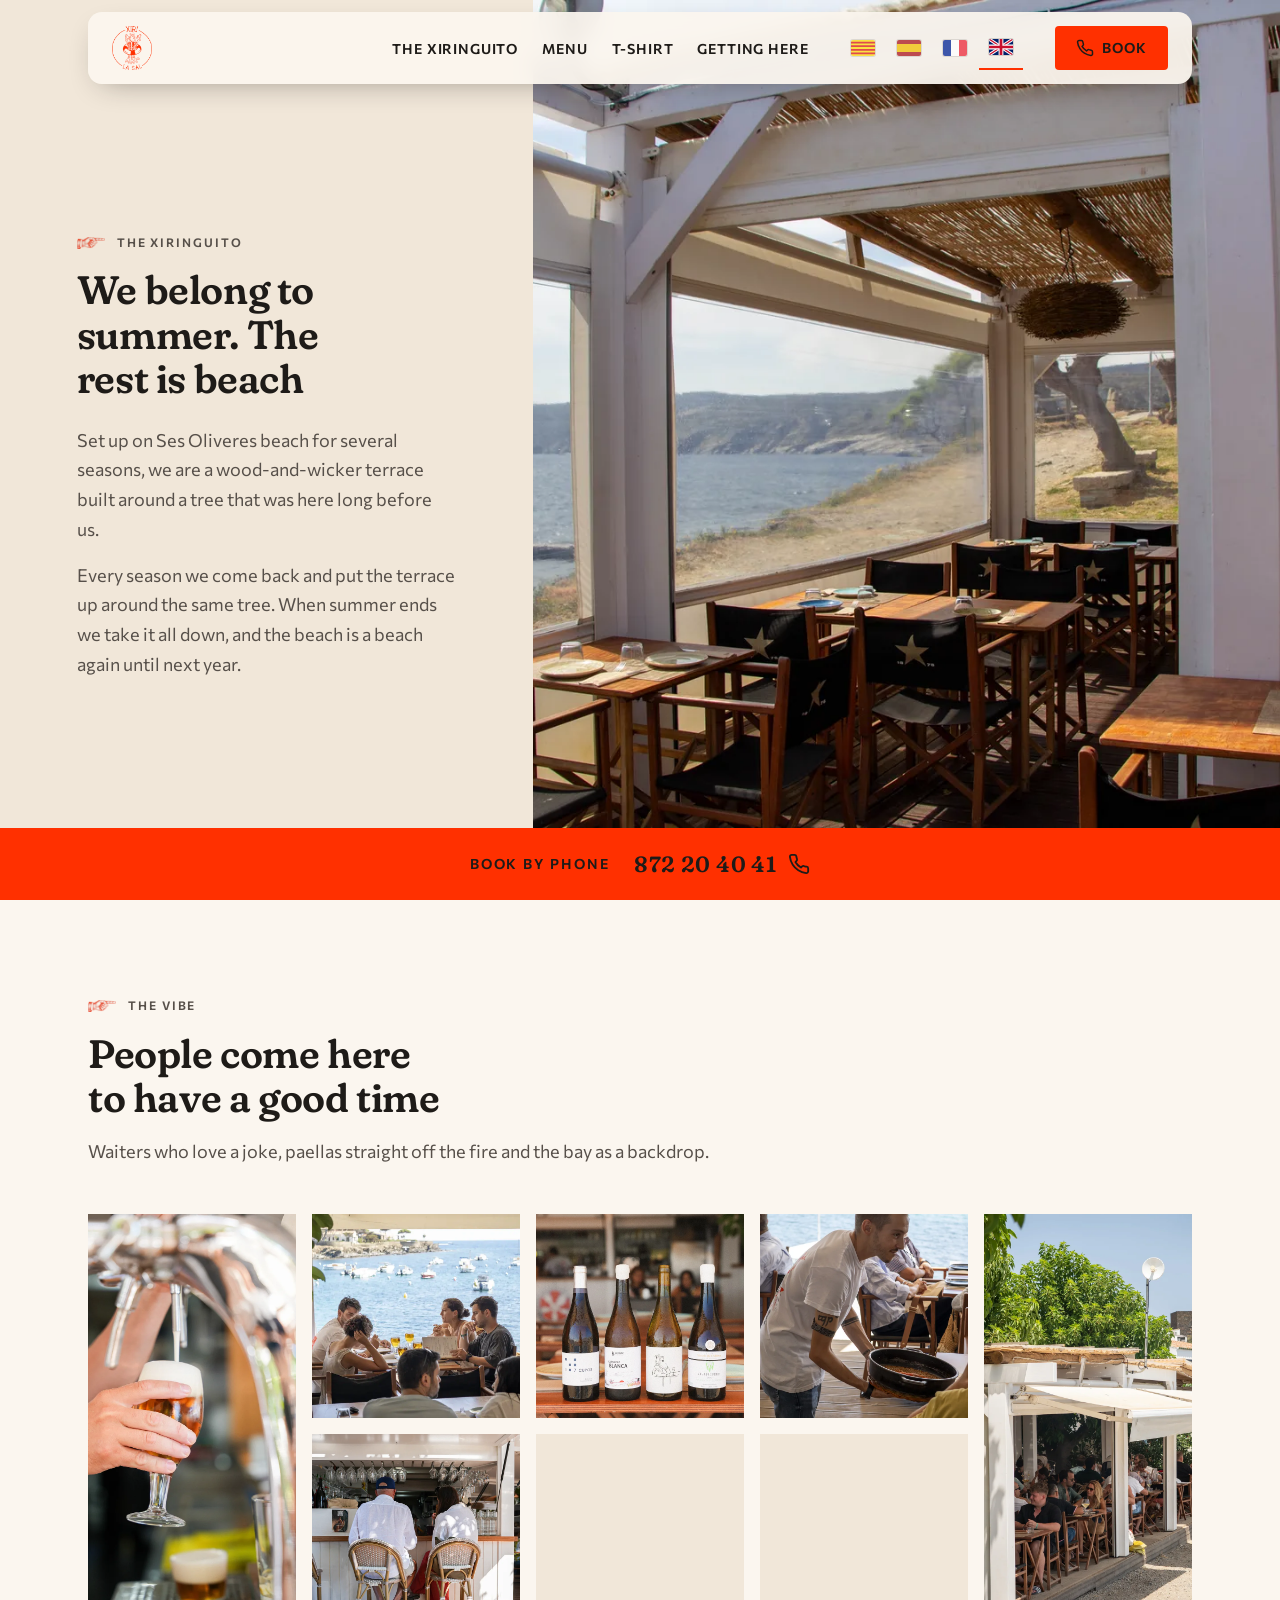
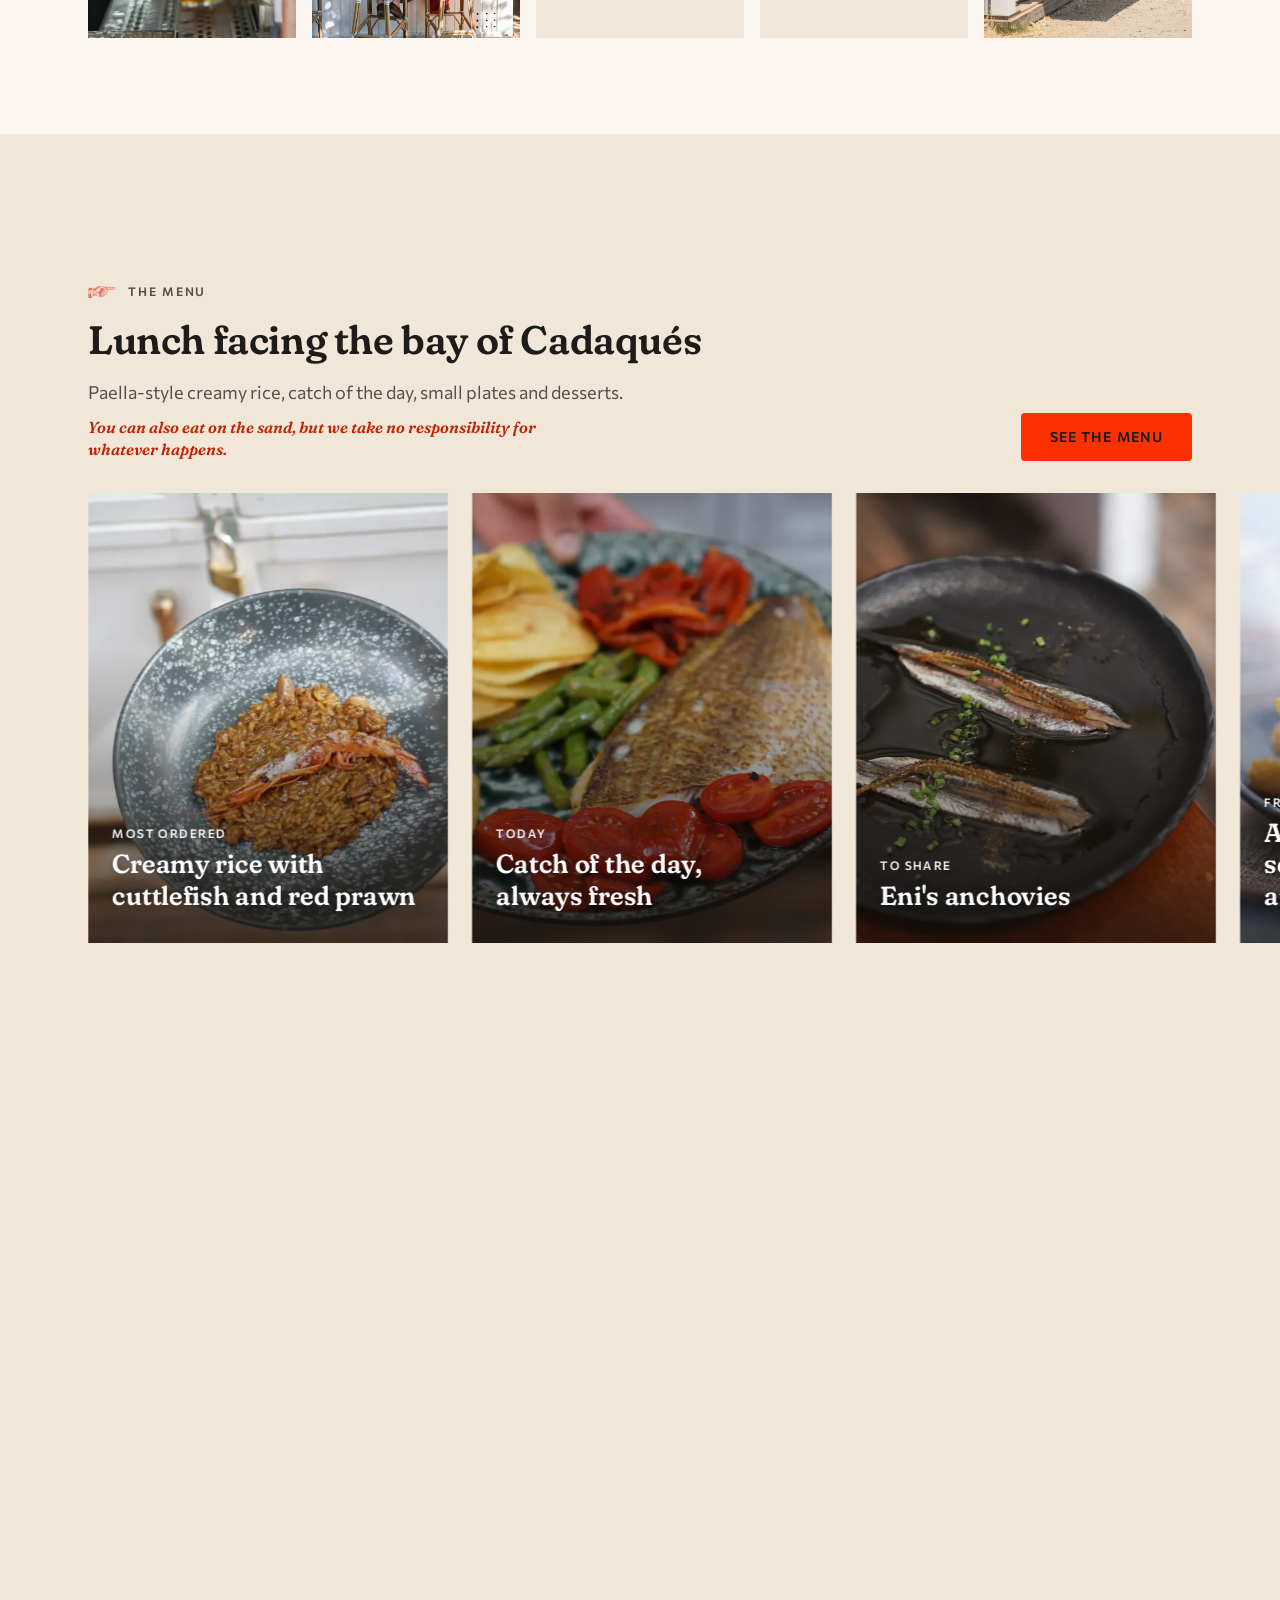
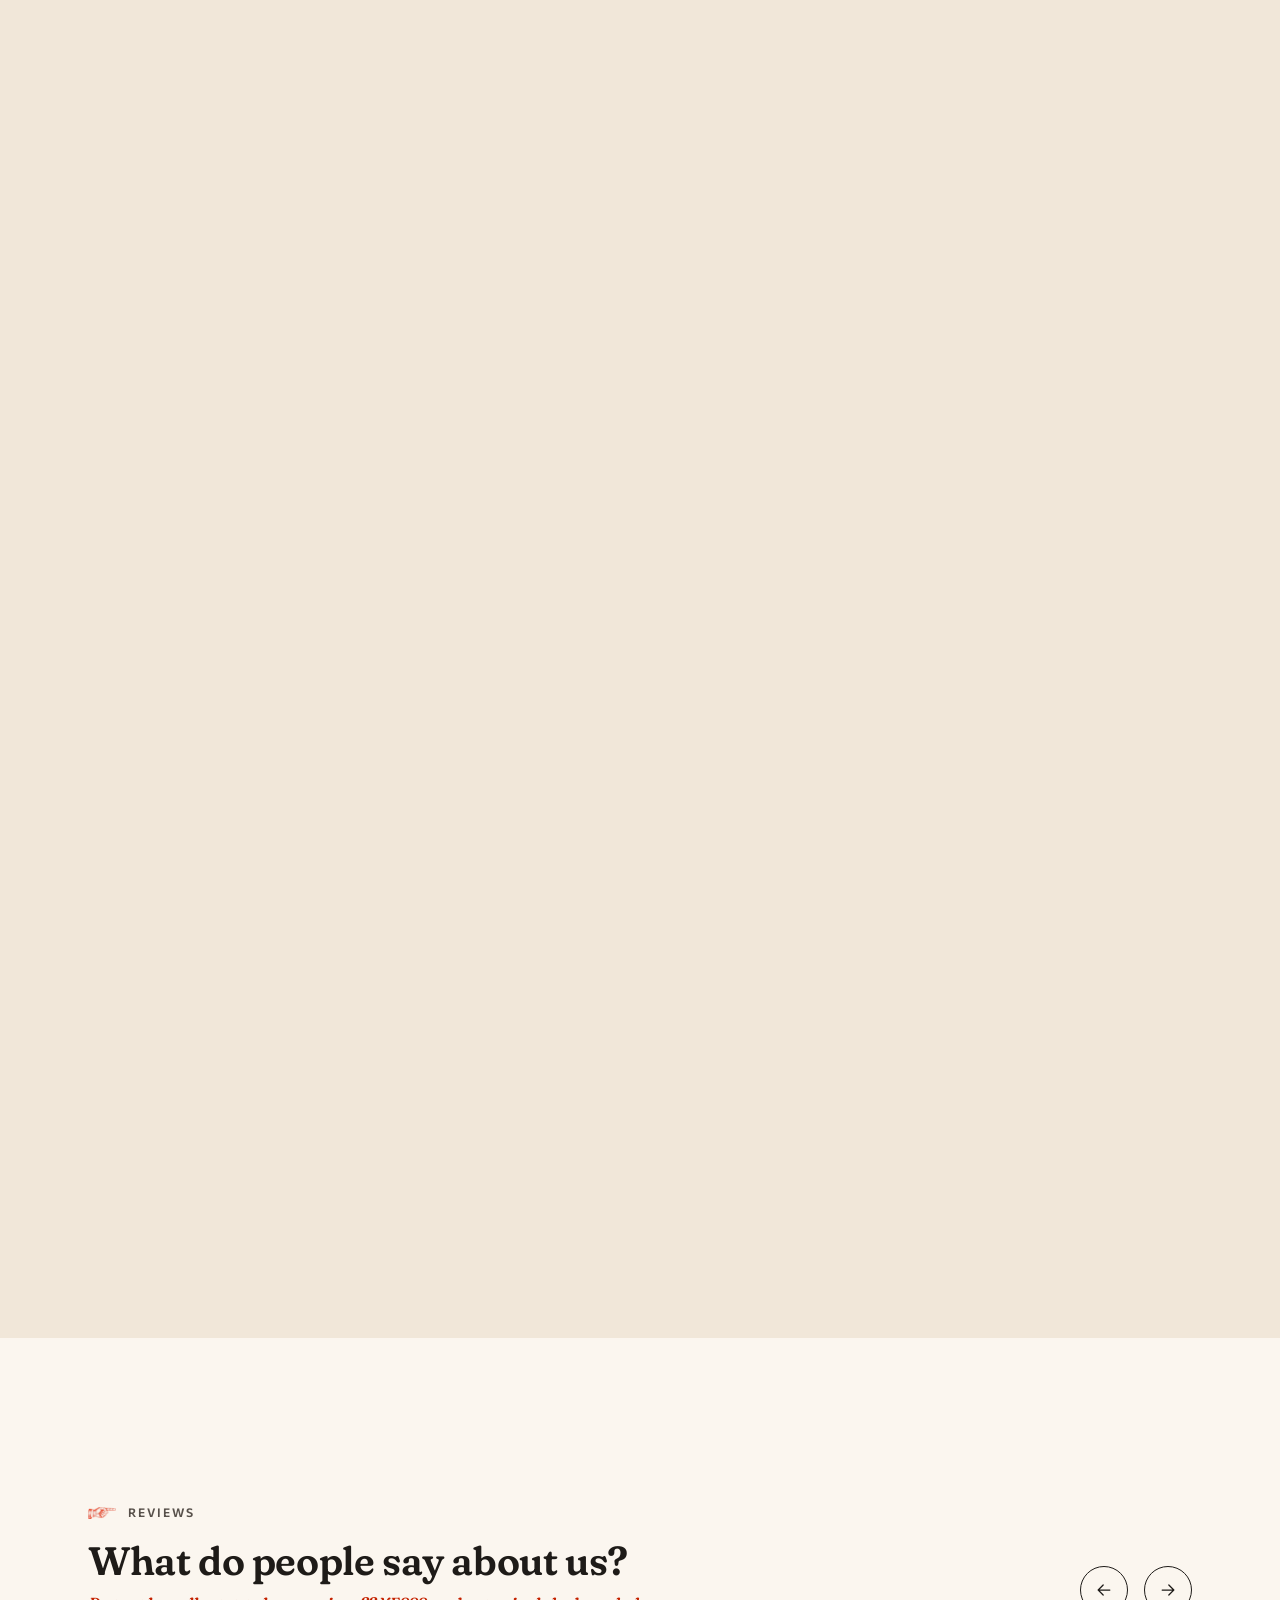
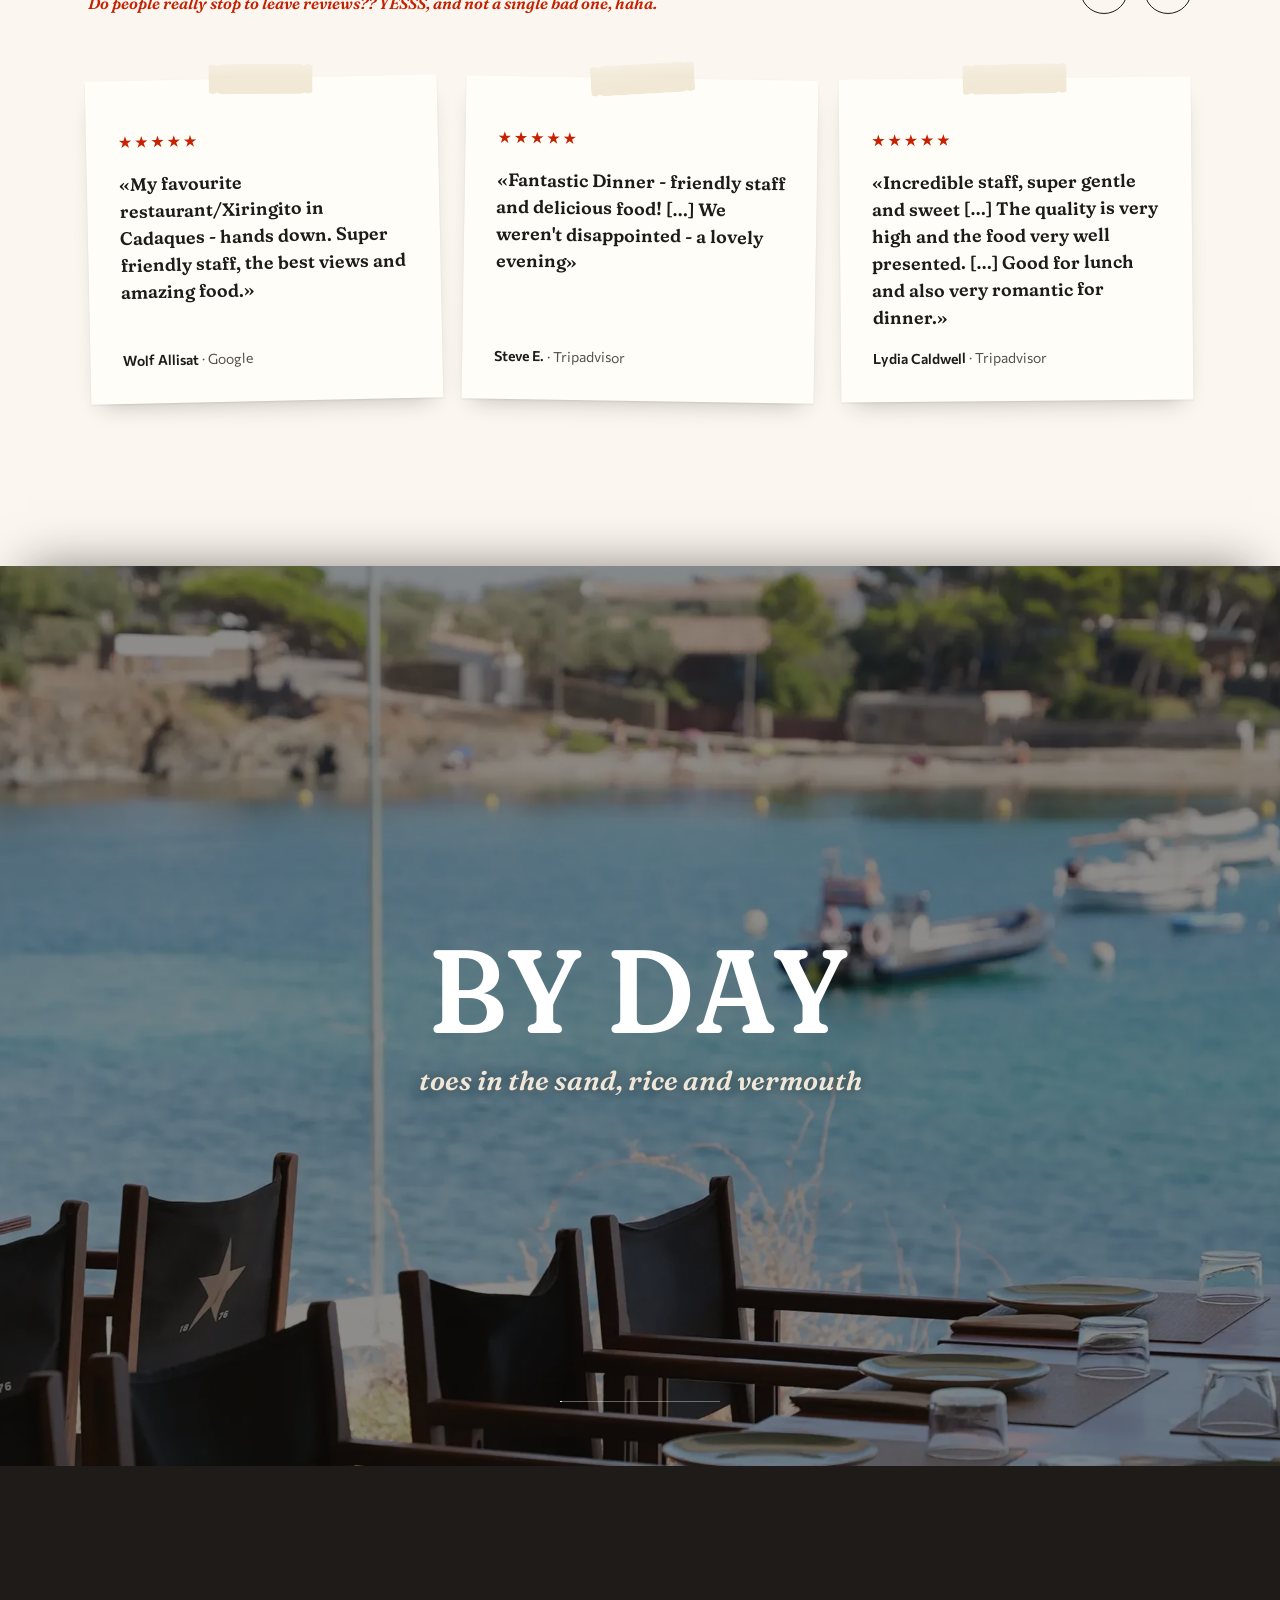
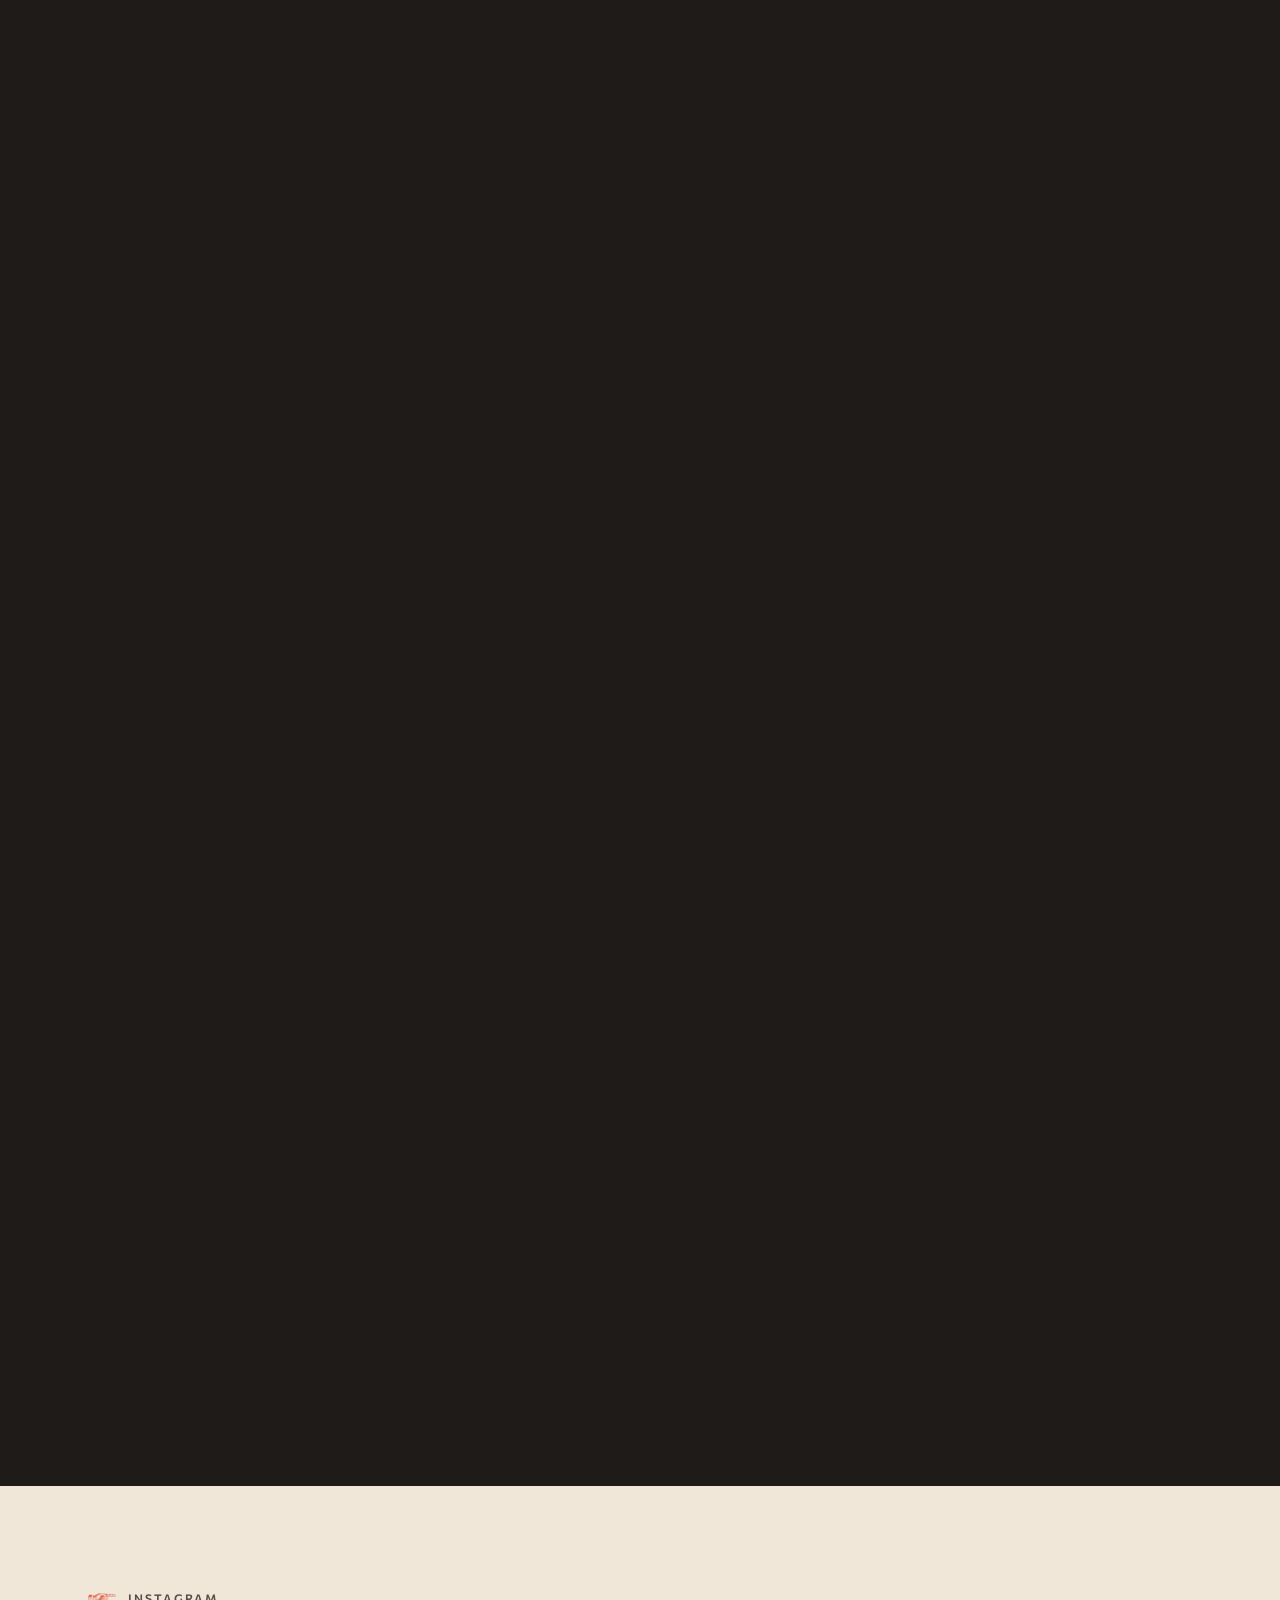
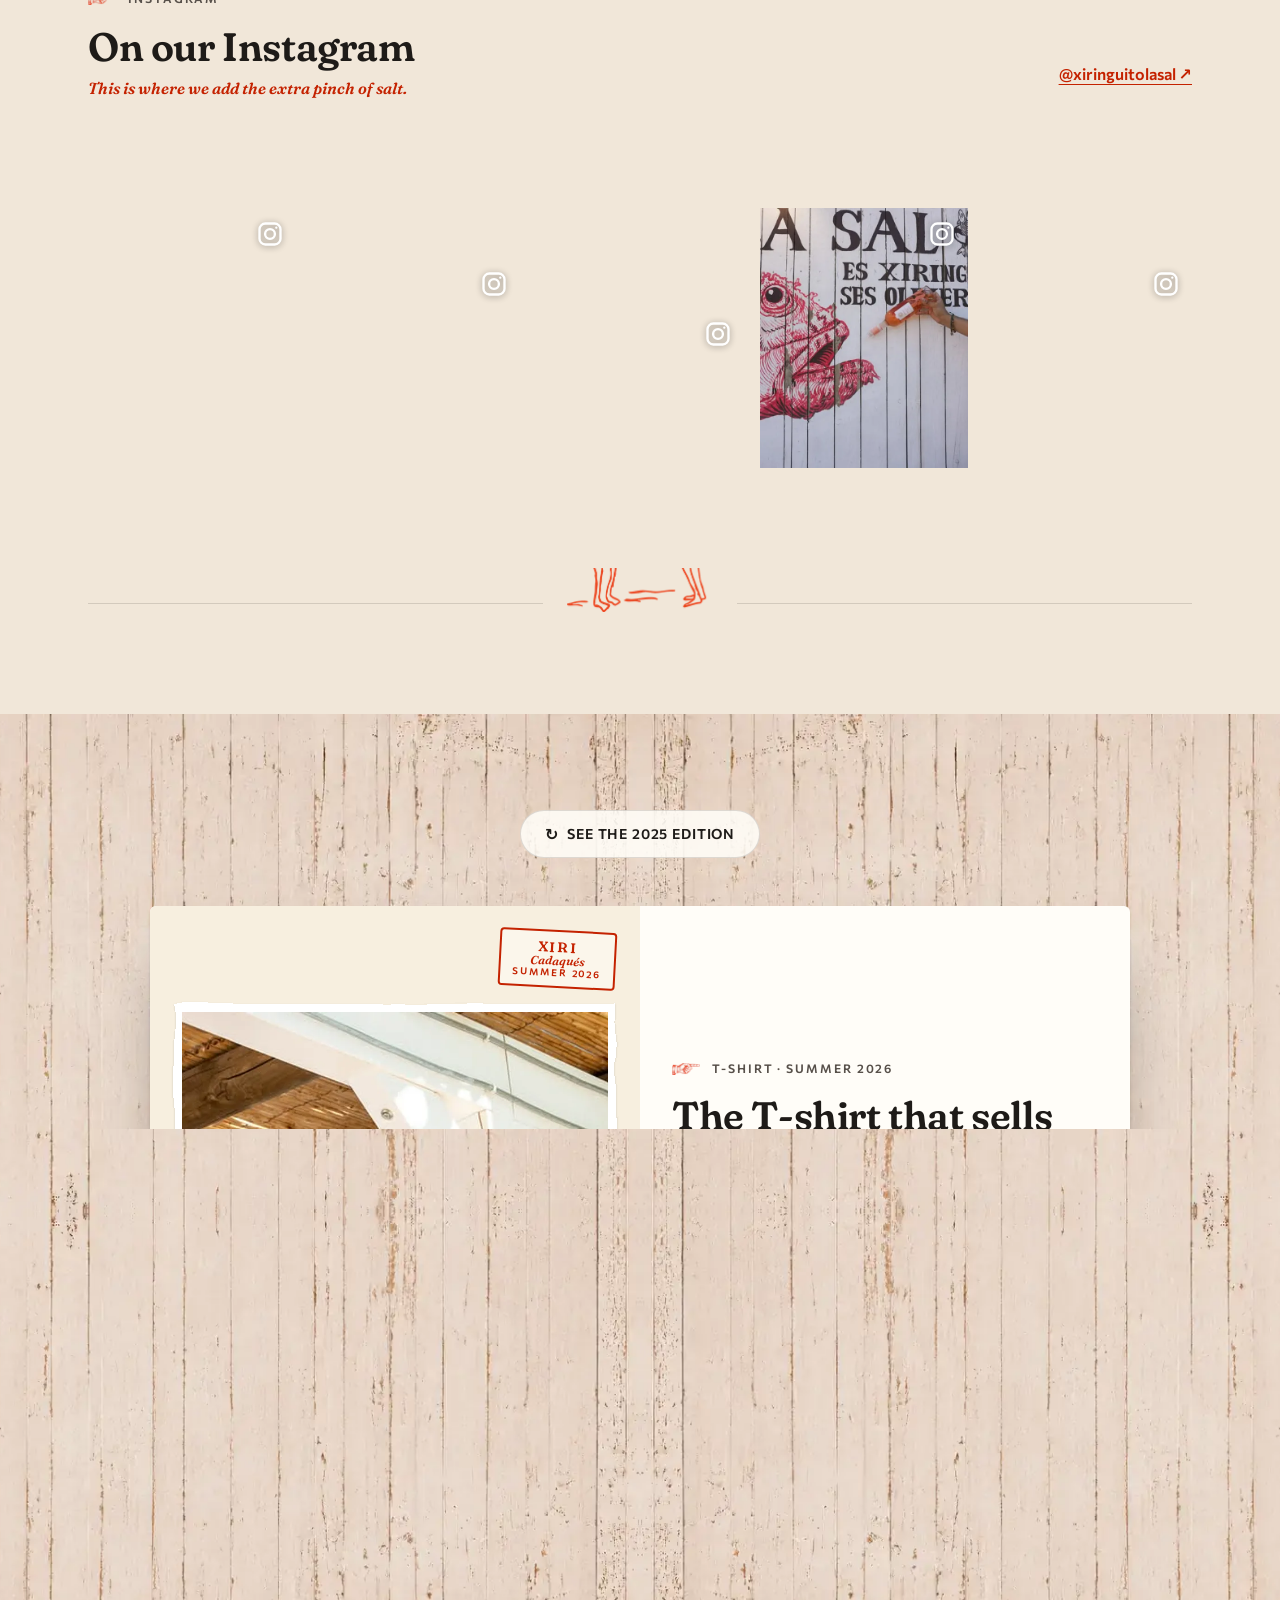
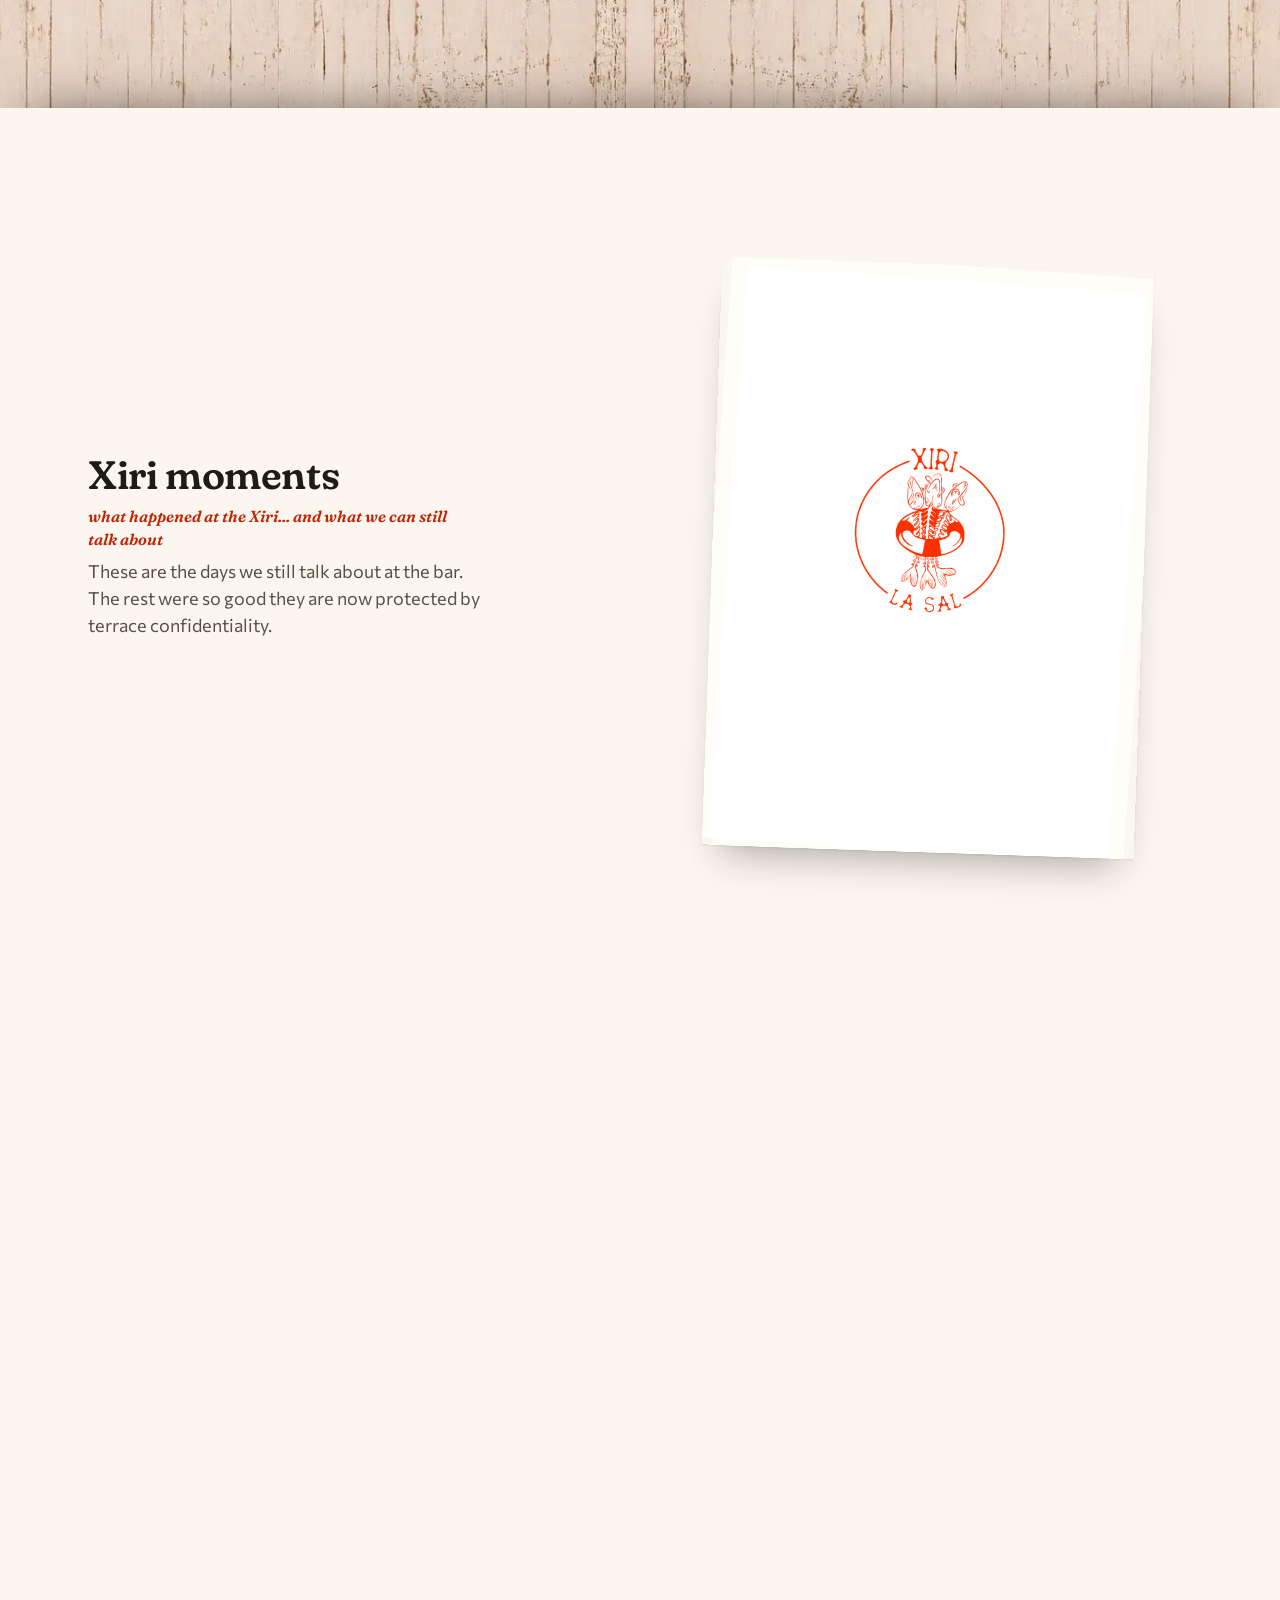
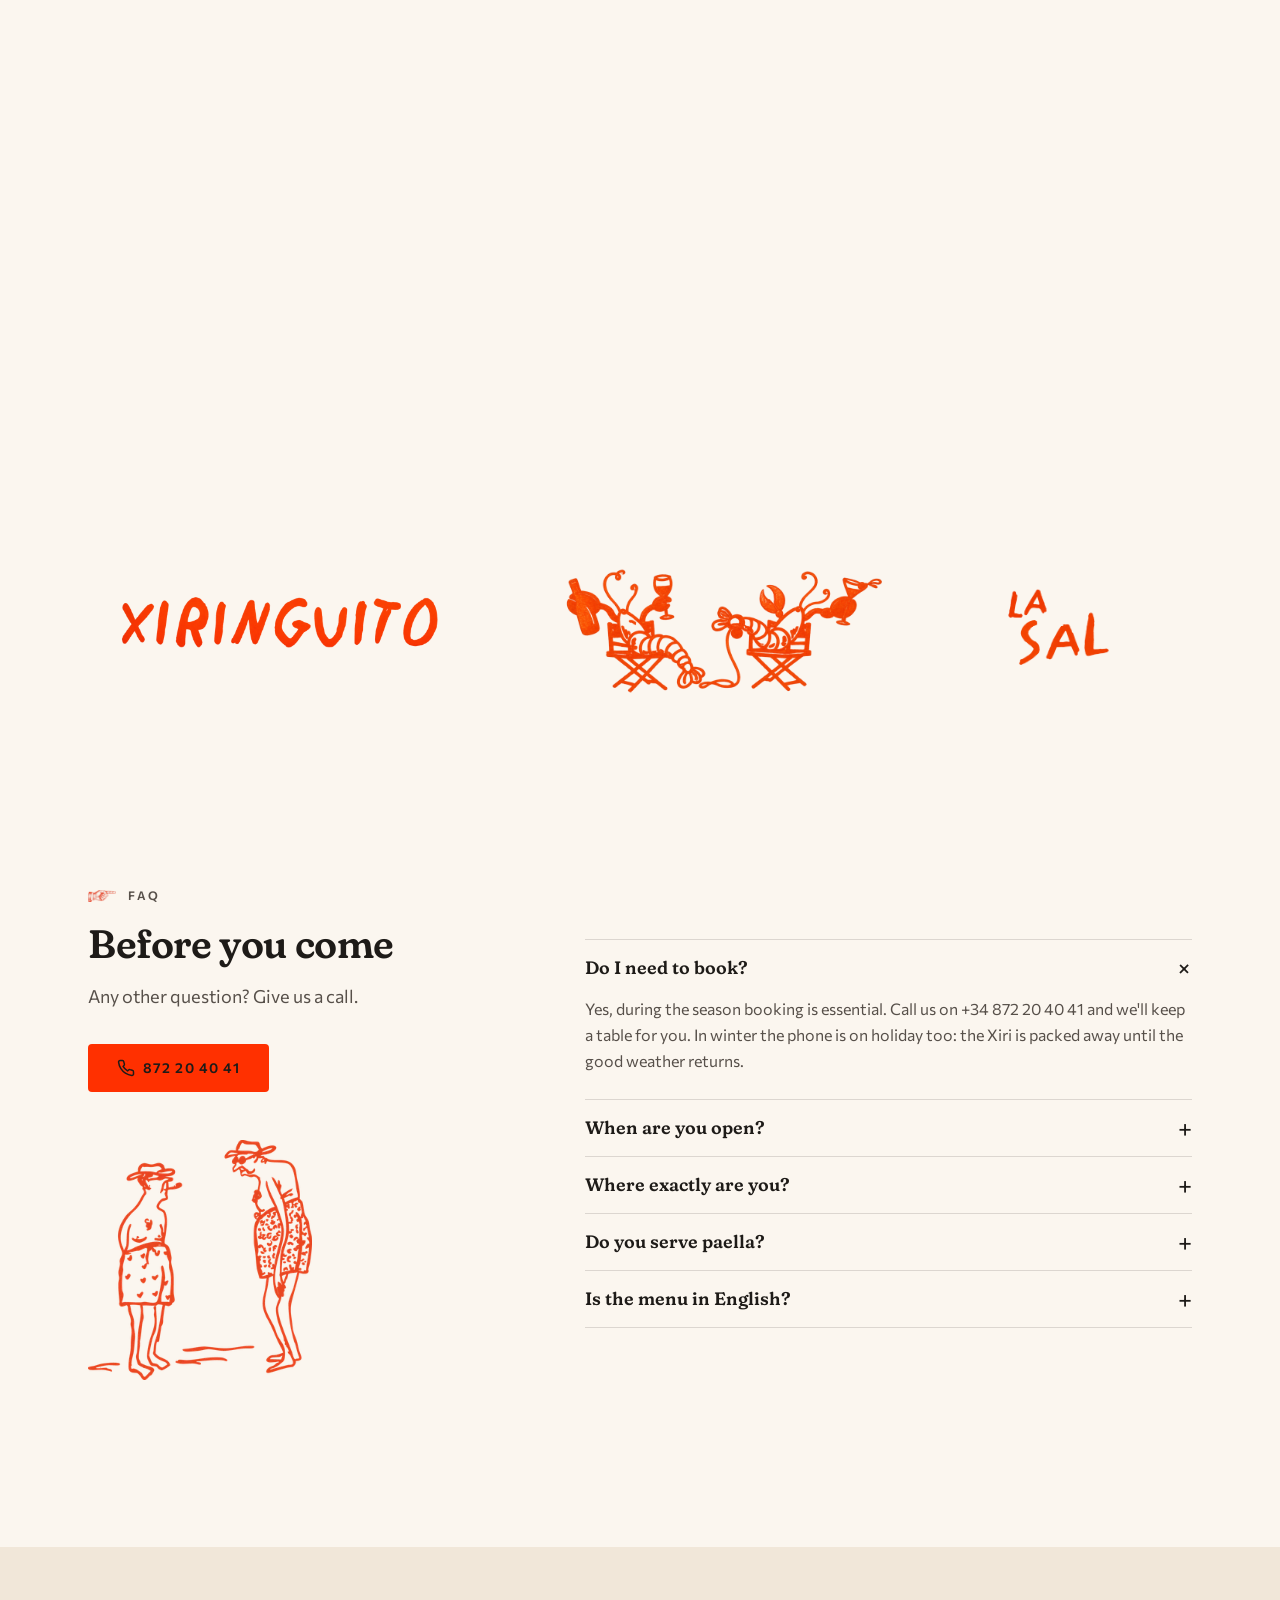
==== commit ff010635: "Treure links dels plats (ja no porten a carta escrita) Les targetes de plats ara són divs no clicabl" ====
--- a/en/index.html
+++ b/en/index.html
@@ -246,14 +246,14 @@
       </div>
     </div>
     <ul class="plats">
-      <li class="plat rv"><a href="menu/" data-carta-html><span class="ph"><img src="../assets/img/plat-arros.webp" alt="" width="800" height="800" loading="lazy" decoding="async"></span><h3 data-i18n="d1_name">Creamy rice with cuttlefish and red prawn</h3><small data-i18n="d1_tag">Most ordered</small></a></li>
-      <li class="plat rv"><a href="menu/" data-carta-html><span class="ph"><img src="../assets/img/plat-peix-del-dia.webp" alt="" width="800" height="800" loading="lazy" decoding="async"></span><h3 data-i18n="d4_name">Catch of the day, always fresh</h3><small data-i18n="d4_tag">Today</small></a></li>
-      <li class="plat rv"><a href="menu/" data-carta-html><span class="ph"><img src="../assets/img/plat-anxoves.webp" alt="" width="800" height="800" loading="lazy" decoding="async"></span><h3 data-i18n="d2_name">Eni's anchovies</h3><small data-i18n="d2_tag">To share</small></a></li>
-      <li class="plat rv"><a href="menu/" data-carta-html><span class="ph"><img src="../assets/img/plat-calamars.webp" alt="" width="800" height="800" loading="lazy" decoding="async"></span><h3 data-i18n="d3_name">Andalusian-style squid with black and white aioli</h3><small data-i18n="d3_tag">Fried</small></a></li>
-      <li class="plat rv"><a href="menu/" data-carta-html><span class="ph"><img src="../assets/img/plat-turbot.webp" alt="" width="800" height="800" loading="lazy" decoding="async"></span><h3 data-i18n="d5_name">Our fried turbot</h3><small data-i18n="d5_tag">The classic</small></a></li>
-      <li class="plat rv"><a href="menu/" data-carta-html><span class="ph"><img src="../assets/img/plat-tiradito.webp" alt="" width="800" height="800" loading="lazy" decoding="async"></span><h3 data-i18n="d6_name">Tiradito of the day</h3><small data-i18n="d6_tag">Raw and fresh</small></a></li>
-      <li class="plat rv"><a href="menu/" data-carta-html><span class="ph"><img src="../assets/img/plat-coulant.webp" alt="" width="800" height="800" loading="lazy" decoding="async"></span><h3 data-i18n="d7_name">Chocolate coulant with hazelnut ice cream</h3><small data-i18n="d7_tag">Dessert</small></a></li>
-      <li class="plat rv"><a href="menu/" data-carta-html><span class="ph"><img src="../assets/img/plat-croquetes.webp" alt="" width="800" height="800" loading="lazy" decoding="async"></span><h3 data-i18n="d8_name">Croquettes of the day</h3><small data-i18n="d8_tag">To share</small></a></li>
+      <li class="plat rv"><div class="plat-card"><span class="ph"><img src="../assets/img/plat-arros.webp" alt="" width="800" height="800" loading="lazy" decoding="async"></span><h3 data-i18n="d1_name">Creamy rice with cuttlefish and red prawn</h3><small data-i18n="d1_tag">Most ordered</small></a></li>
+      <li class="plat rv"><div class="plat-card"><span class="ph"><img src="../assets/img/plat-peix-del-dia.webp" alt="" width="800" height="800" loading="lazy" decoding="async"></span><h3 data-i18n="d4_name">Catch of the day, always fresh</h3><small data-i18n="d4_tag">Today</small></a></li>
+      <li class="plat rv"><div class="plat-card"><span class="ph"><img src="../assets/img/plat-anxoves.webp" alt="" width="800" height="800" loading="lazy" decoding="async"></span><h3 data-i18n="d2_name">Eni's anchovies</h3><small data-i18n="d2_tag">To share</small></a></li>
+      <li class="plat rv"><div class="plat-card"><span class="ph"><img src="../assets/img/plat-calamars.webp" alt="" width="800" height="800" loading="lazy" decoding="async"></span><h3 data-i18n="d3_name">Andalusian-style squid with black and white aioli</h3><small data-i18n="d3_tag">Fried</small></a></li>
+      <li class="plat rv"><div class="plat-card"><span class="ph"><img src="../assets/img/plat-turbot.webp" alt="" width="800" height="800" loading="lazy" decoding="async"></span><h3 data-i18n="d5_name">Our fried turbot</h3><small data-i18n="d5_tag">The classic</small></a></li>
+      <li class="plat rv"><div class="plat-card"><span class="ph"><img src="../assets/img/plat-tiradito.webp" alt="" width="800" height="800" loading="lazy" decoding="async"></span><h3 data-i18n="d6_name">Tiradito of the day</h3><small data-i18n="d6_tag">Raw and fresh</small></a></li>
+      <li class="plat rv"><div class="plat-card"><span class="ph"><img src="../assets/img/plat-coulant.webp" alt="" width="800" height="800" loading="lazy" decoding="async"></span><h3 data-i18n="d7_name">Chocolate coulant with hazelnut ice cream</h3><small data-i18n="d7_tag">Dessert</small></a></li>
+      <li class="plat rv"><div class="plat-card"><span class="ph"><img src="../assets/img/plat-croquetes.webp" alt="" width="800" height="800" loading="lazy" decoding="async"></span><h3 data-i18n="d8_name">Croquettes of the day</h3><small data-i18n="d8_tag">To share</small></a></li>
     </ul>
   </div>
   </div>
--- a/assets/css/main.css
+++ b/assets/css/main.css
@@ -209,11 +209,11 @@
 .plats::-webkit-scrollbar{display:none}
 .plat{flex:0 0 calc(var(--ph) * .8);scroll-snap-align:start}
 
-.plat a{position:relative;display:flex;flex-direction:column;justify-content:flex-end;height:var(--ph);width:100%;padding:var(--s4) var(--s3);overflow:hidden;color:var(--on-photo);text-decoration:none;background:var(--surface)}
+.plat a,.plat-card{position:relative;display:flex;flex-direction:column;justify-content:flex-end;height:var(--ph);width:100%;padding:var(--s4) var(--s3);overflow:hidden;color:var(--on-photo);text-decoration:none;background:var(--surface)}
 .plat .ph{position:absolute;inset:0}
 .plat .ph::after{content:"";position:absolute;inset:0;background:linear-gradient(180deg,rgba(20,16,12,0) 35%,rgba(20,16,12,.72) 100%)}
 .plat img{width:100%;height:100%;object-fit:cover;transition:transform .4s cubic-bezier(.23,1,.32,1)}
-@media (hover:hover) and (pointer:fine){.plat a:hover img{transform:scale(1.04)}}
+@media (hover:hover) and (pointer:fine){.plat a:hover img,.plat-card:hover img{transform:scale(1.04)}}
 .plat h3,.plat small{position:relative;z-index:1}
 .plat h3{font:600 clamp(1.375rem, 1rem + .8vw, 1.75rem)/1.2 var(--f-title);text-shadow:0 1px 8px rgba(0,0,0,.35)}
 .plat small{order:-1;margin-bottom:4px;font-size:var(--fs-xs);font-weight:600;letter-spacing:.12em;text-transform:uppercase;opacity:.9}
@@ -225,7 +225,7 @@
 @media (max-width:960px){
   .plats{gap:var(--s2);overscroll-behavior-x:contain}
   .plat,.plat-nota{flex:0 0 84%}
-  .plat a{height:auto;aspect-ratio:4/5;max-height:min(64vh,560px)}
+  .plat a,.plat-card{height:auto;aspect-ratio:4/5;max-height:min(64vh,560px)}
 }
 
 .punts{display:none}
